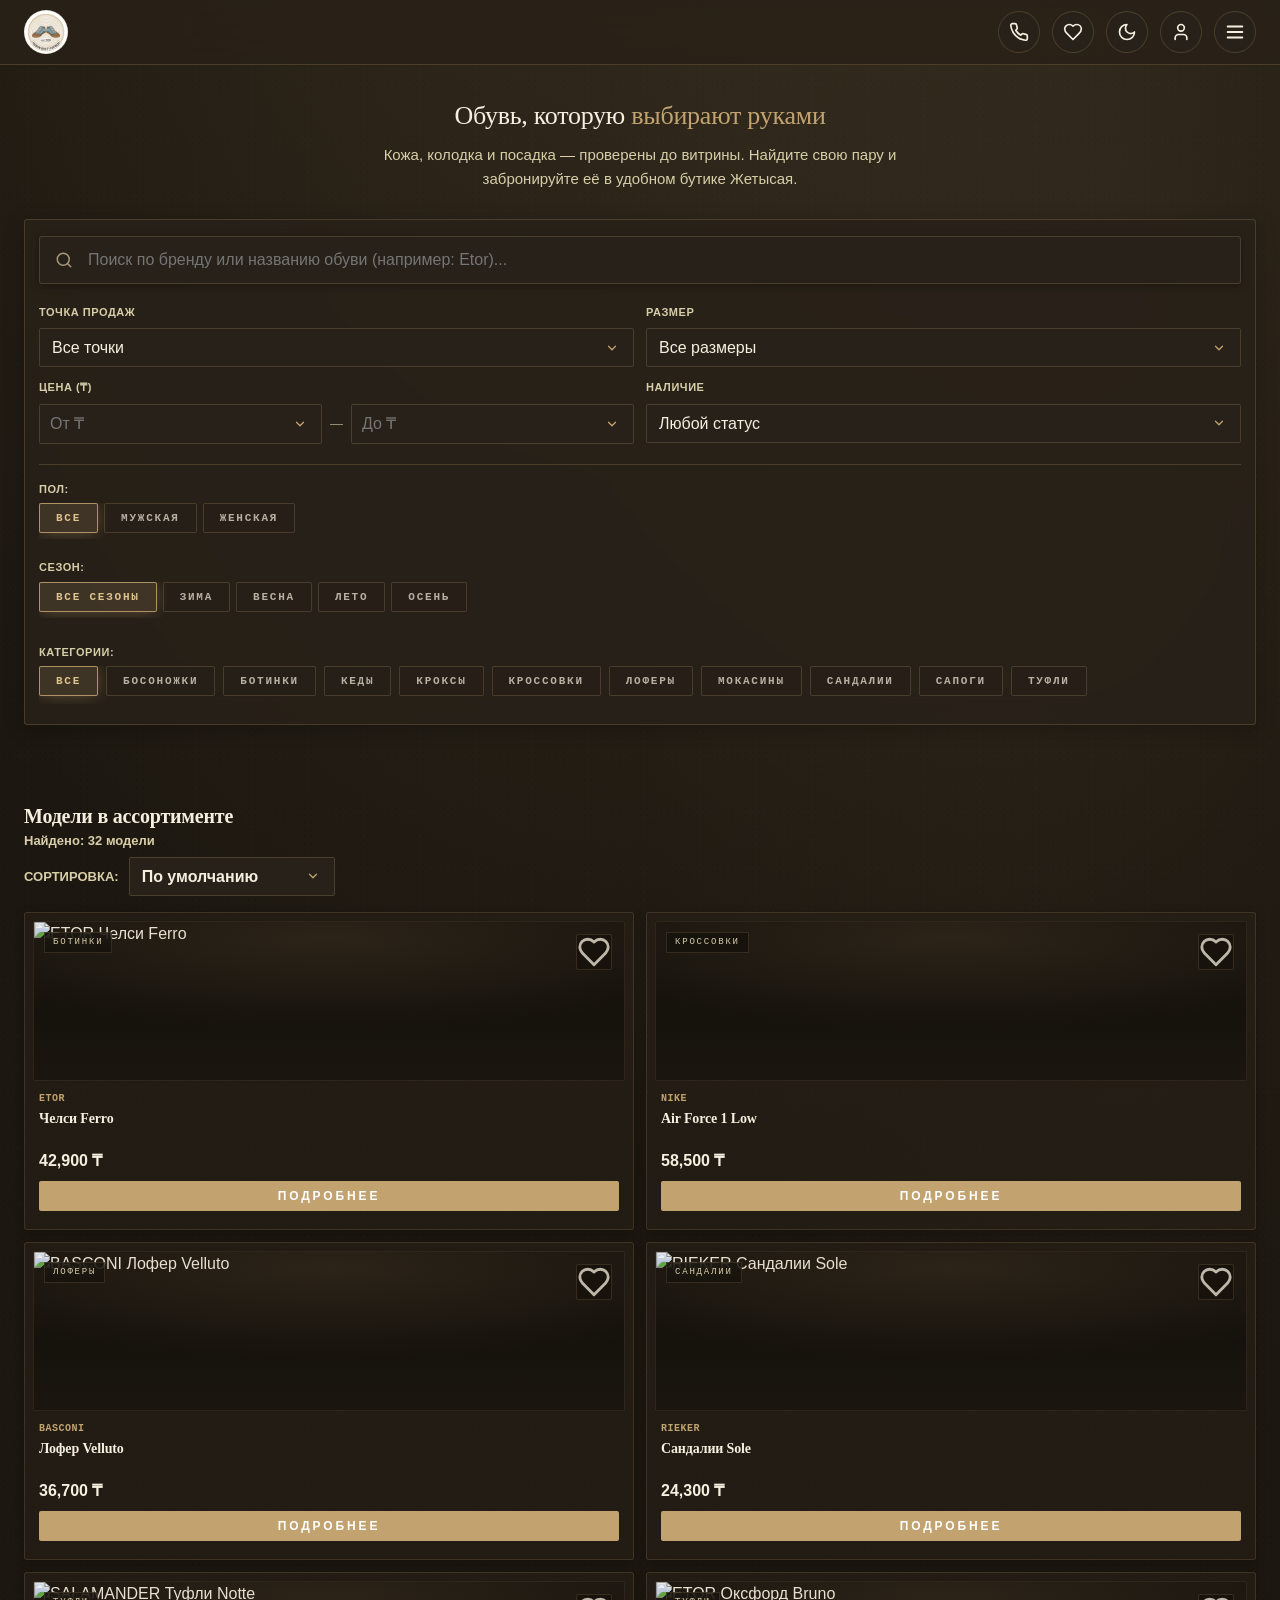
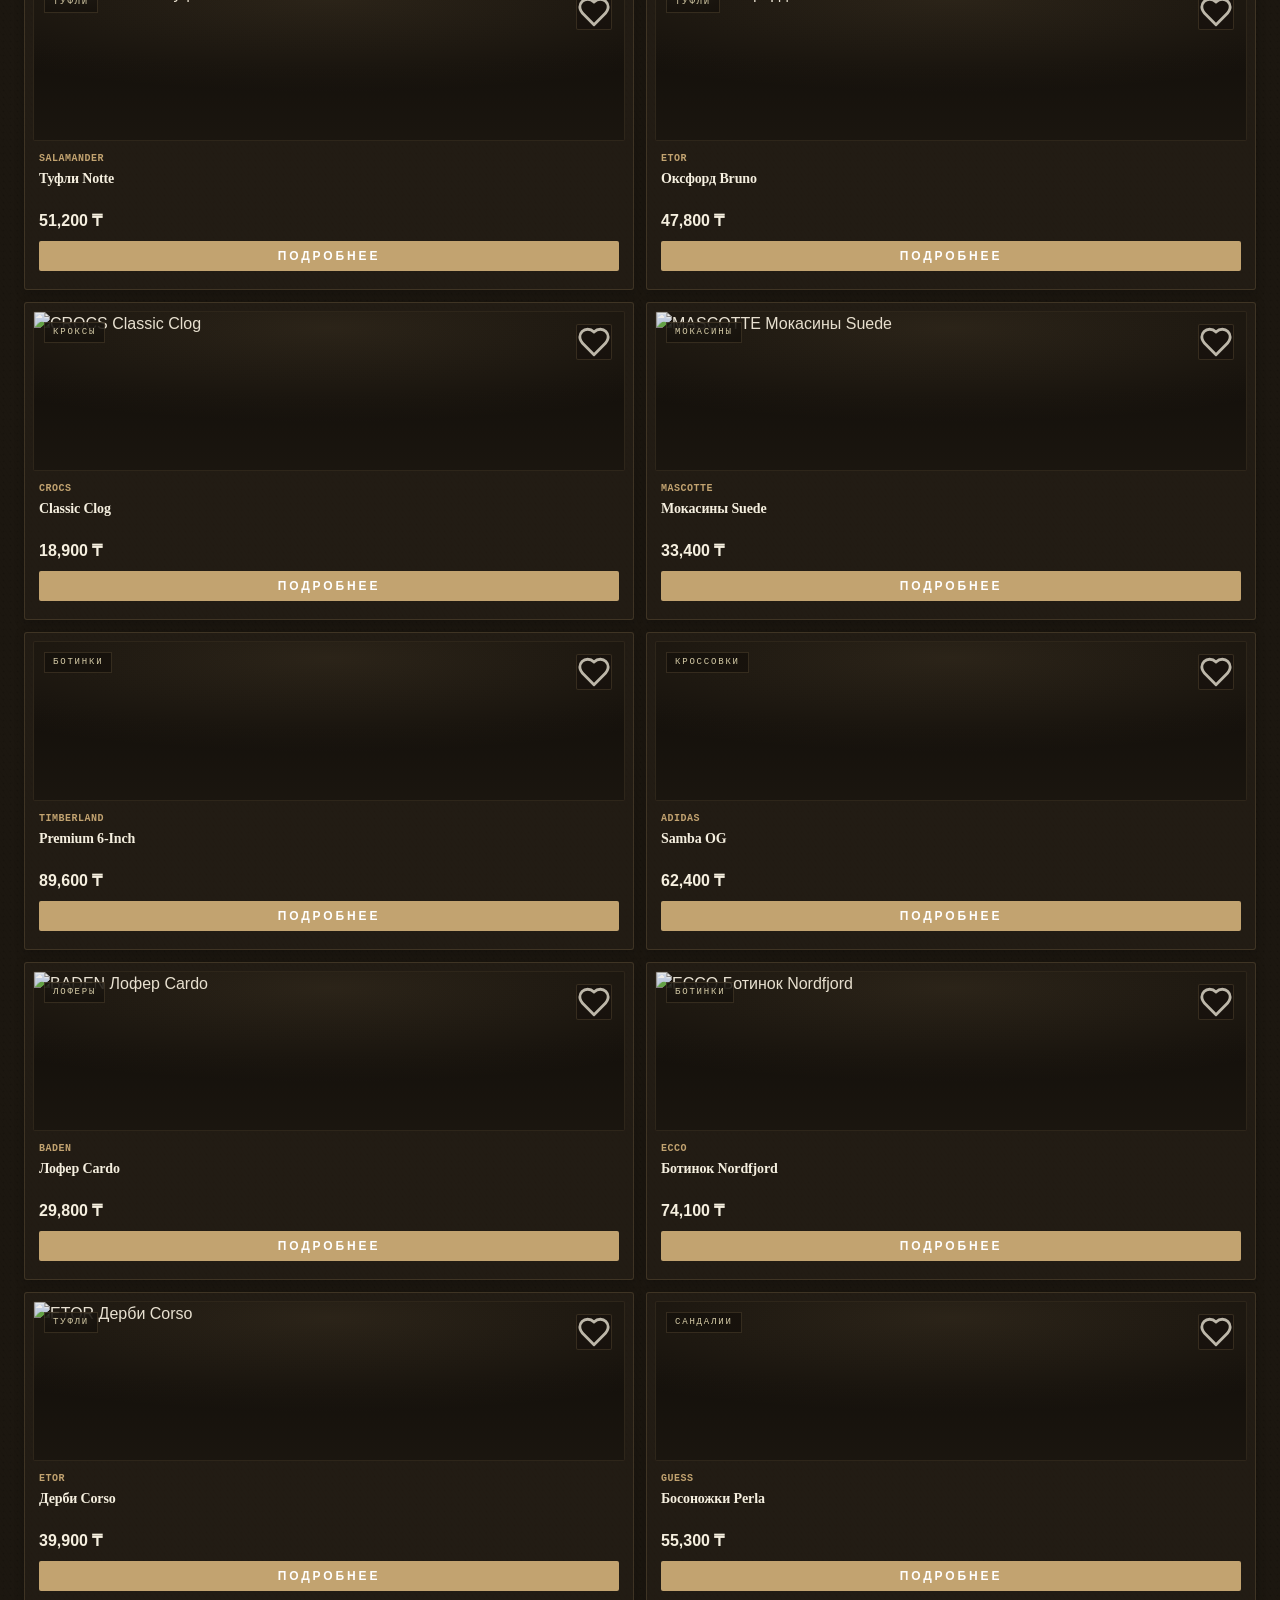
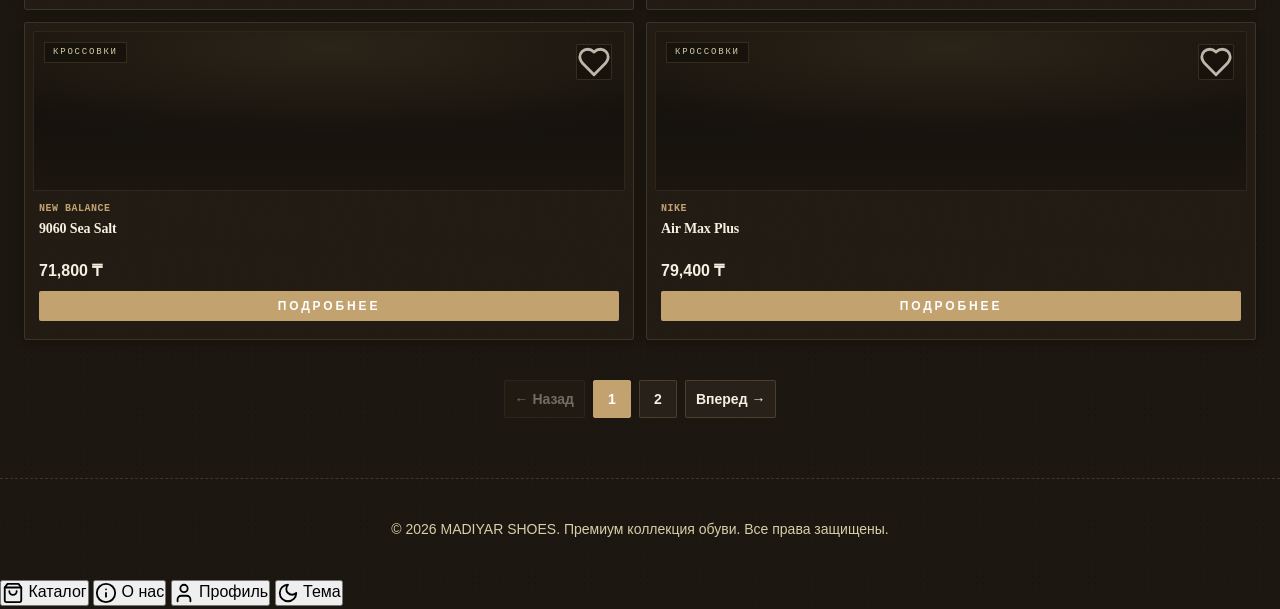
==== index.html @ 5789b3b8 "fix: show product delivery note on mobile" ====
<!DOCTYPE html>
<html lang="ru" data-theme="dark">

<head>
  <meta charset="UTF-8">
  <meta name="viewport" content="width=device-width, initial-scale=1.0">
  <meta http-equiv="Content-Security-Policy" content="default-src 'self'; connect-src 'self' https://*.supabase.co; img-src 'self' data: https://images.unsplash.com https://*.supabase.co; style-src 'self' 'unsafe-inline' https://fonts.googleapis.com; font-src 'self' https://fonts.gstatic.com; script-src 'self' https://cdn.jsdelivr.net; frame-src 'self'; base-uri 'self'; form-action 'self'">

  <title>MADIYAR SHOES — Премиум каталог и Учет остатков</title>
  <link rel="stylesheet" href="css/style.css?v=1014">
</head>

<body>

  <!-- Шапка сайта -->
  <header>
    <div class="container header-wrapper">
      <button type="button" class="logo" id="btn-logo" aria-label="На главную страницу">
        <div class="logo-icon-container" style="display: flex; align-items: center; justify-content: center;">
          <img src="assets/images/logo.png?v=1" alt="Madiyar Shoes Logo"
            style="width: 52px; height: 52px; border-radius: 50%; object-fit: cover; border: 1.5px solid var(--border-color); background: #ffffff;">
        </div>
        <div style="display: flex; flex-direction: column; margin-left: 10px;">
          <span style="font-family: var(--font-title); font-weight: 400; letter-spacing: 0.12em; font-size: 18px; color: var(--text-primary);">MADIYAR</span>
          <span style="font-family: var(--font-mono); font-size: 9px; letter-spacing: 0.38em; color: var(--primary); text-transform: uppercase; margin-top: 1px;">SHOES &bull; ЖЕТЫСАЙ</span>
        </div>
      </button>

      <nav class="nav-menu" id="nav-menu">
        <button type="button" class="nav-link active" id="nav-catalog">Каталог</button>
        <button type="button" class="nav-link" id="nav-about">О нас</button>
      </nav>

      <div class="header-actions">
        <!-- Быстрая связь -->
        <button class="btn-icon" id="btn-contact-quick" title="Быстрая связь">
          <svg xmlns="http://www.w3.org/2000/svg" width="20" height="20" viewBox="0 0 24 24" fill="none"
            stroke="currentColor" stroke-width="2" stroke-linecap="round" stroke-linejoin="round">
            <path d="M22 16.92v3a2 2 0 0 1-2.18 2 19.79 19.79 0 0 1-8.63-3.07 19.5 19.5 0 0 1-6-6 19.79 19.79 0 0 1-3.07-8.67A2 2 0 0 1 4.11 2h3a2 2 0 0 1 2 1.72 12.84 12.84 0 0 0 .7 2.81 2 2 0 0 1-.45 2.11L8.09 9.91a16 16 0 0 0 6 6l1.27-1.27a2 2 0 0 1 2.11-.45 12.84 12.84 0 0 0 2.81.7A2 2 0 0 1 22 16.92z"/>
          </svg>
        </button>

        <!-- Избранное -->
        <button class="btn-icon" id="btn-favorites" title="Избранное" style="position: relative;">
          <svg xmlns="http://www.w3.org/2000/svg" width="20" height="20" viewBox="0 0 24 24" fill="none"
            stroke="currentColor" stroke-width="2" stroke-linecap="round" stroke-linejoin="round">
            <path d="M19 14c1.49-1.46 3-3.21 3-5.5A5.5 5.5 0 0 0 16.5 3c-1.76 0-3 .5-4.5 2-1.5-1.5-2.74-2-4.5-2A5.5 5.5 0 0 0 2 8.5c0 2.3 1.5 4.05 3 5.5l7 7Z"/>
          </svg>
          <span class="badge-count d-none" id="fav-badge">0</span>
        </button>

        <!-- Кнопка смены темы -->
        <button class="btn-icon" id="btn-theme-toggle" title="Сменить тему">
          <svg xmlns="http://www.w3.org/2000/svg" width="20" height="20" viewBox="0 0 24 24" fill="none"
            stroke="currentColor" stroke-width="2" stroke-linecap="round" stroke-linejoin="round">
            <path d="M12 3a6 6 0 0 0 9 9 9 9 0 1 1-9-9Z" />
          </svg>
        </button>

        <!-- Профиль клиента -->
        <button class="btn-icon" id="btn-profile" title="Личный кабинет">
          <svg xmlns="http://www.w3.org/2000/svg" width="20" height="20" viewBox="0 0 24 24" fill="none"
            stroke="currentColor" stroke-width="2" stroke-linecap="round" stroke-linejoin="round">
            <path d="M19 21v-2a4 4 0 0 0-4-4H9a4 4 0 0 0-4 4v2" />
            <circle cx="12" cy="7" r="4" />
          </svg>
        </button>

        <!-- Мобильная кнопка меню (гамбургер) -->
        <button class="btn-icon mobile-menu-toggle" id="btn-mobile-menu" title="Меню">
          <svg xmlns="http://www.w3.org/2000/svg" width="22" height="22" viewBox="0 0 24 24" fill="none"
            stroke="currentColor" stroke-width="2" stroke-linecap="round" stroke-linejoin="round">
            <line x1="4" x2="20" y1="12" y2="12"/>
            <line x1="4" x2="20" y1="6" y2="6"/>
            <line x1="4" x2="20" y1="18" y2="18"/>
          </svg>
        </button>
      </div>
    </div>
  </header>

  <!-- ==================== КЛИЕНТСКИЙ РАЗДЕЛ ==================== -->
  <main id="client-section">

    <!-- 2. СТРАНИЦА КАТАЛОГА С ОБЪЕДИНЕННОЙ ПАНЕЛЬЮ ФИЛЬТРОВ -->
    <div id="page-catalog" class="client-page">
      
      <!-- Заголовок и Объединенная Панель Поиска и Фильтров -->
      <section class="container" style="padding-top: 36px; padding-bottom: 24px;">
        <h1 class="hero-title" style="text-align: center; margin-bottom: 12px;">Обувь, которую <span style="color: var(--primary);">выбирают руками</span></h1>
        <p class="hero-subtitle" style="text-align: center; margin-bottom: 28px;">Кожа, колодка и посадка — проверены до витрины. Найдите свою пару и забронируйте её в удобном бутике Жетысая.</p>

        <!-- Единая Премиум Карта Фильтров -->
        <div class="filters-section unified-filters-card">
          
          <!-- Поисковая строка вверху панели -->
          <div class="search-bar-row">
            <div class="search-bar-container" style="max-width: 100%;">
              <svg class="search-icon-inside" xmlns="http://www.w3.org/2000/svg" width="20" height="20"
                viewBox="0 0 24 24" fill="none" stroke="currentColor" stroke-width="2" stroke-linecap="round"
                stroke-linejoin="round">
                <circle cx="11" cy="11" r="8" />
                <path d="m21 21-4.3-4.3" />
              </svg>
              <input type="text" class="search-input" id="search-input"
                placeholder="Поиск по бренду или названию обуви (например: Etor)...">
            </div>
            
            <button type="button" class="btn-secondary btn-reset-filters d-none" id="btn-reset-filters" title="Сбросить все фильтры">
              <svg xmlns="http://www.w3.org/2000/svg" width="16" height="16" viewBox="0 0 24 24" fill="none" stroke="currentColor" stroke-width="2" stroke-linecap="round" stroke-linejoin="round"><path d="M3 12a9 9 0 1 0 9-9 9.75 9.75 0 0 0-6.74 2.74L3 8"/><path d="M3 3v5h5"/></svg>
              <span>Сбросить все</span>
            </button>
          </div>

          <!-- Кнопка разворачивания на мобильных -->
          <div class="filters-toggle-bar">
            <button type="button" class="btn-filters-toggle" id="btn-toggle-filters" aria-expanded="false" aria-controls="filters-grid-container mobile-filter-options">
              <svg xmlns="http://www.w3.org/2000/svg" width="18" height="18" viewBox="0 0 24 24" fill="none" stroke="currentColor" stroke-width="2" stroke-linecap="round" stroke-linejoin="round"><polygon points="22 3 2 3 10 12.46 10 19 14 21 14 12.46 22 3"/></svg>
              <span>Параметры и фильтры</span>
              <span class="filters-badge d-none" id="filters-active-badge">0</span>
              <svg class="chevron-icon" xmlns="http://www.w3.org/2000/svg" width="16" height="16" viewBox="0 0 24 24" fill="none" stroke="currentColor" stroke-width="2" stroke-linecap="round" stroke-linejoin="round"><path d="m6 9 6 6 6-6"/></svg>
            </button>
          </div>

          <div class="filters-grid" id="filters-grid-container">
            <!-- Выпадающие селекторы (Точка, Размер, Наличие, Цена, Сортировка) -->
            <div class="filter-group">
              <label class="filter-label">Точка продаж</label>
              <select class="filter-select" id="filter-location">
                <option value="all">Все точки</option>
                <option value="bazaar">Базар «Кулпаршын» (25 бутик)</option>
                <option value="mall">Гранд Парк (1 блок, 10 бутик)</option>
              </select>
            </div>

            <div class="filter-group">
              <label class="filter-label">Размер</label>
              <select class="filter-select" id="filter-size">
                <option value="all">Все размеры</option>
                <!-- Размеры добавятся динамически из JS -->
              </select>
            </div>

            <div class="filter-group">
              <label class="filter-label">Цена (₸)</label>
              <div style="display: flex; gap: 8px; align-items: center;">
                <input type="number" id="filter-price-min" min="0" placeholder="От ₸" class="filter-select filter-price-input" style="padding-right: 8px !important; padding-left: 10px !important; background-image: none; font-size: 13px;">
                <span style="color: var(--text-muted); font-size: 13px;">—</span>
                <input type="number" id="filter-price-max" min="0" placeholder="До ₸" class="filter-select filter-price-input" style="padding-right: 8px !important; padding-left: 10px !important; background-image: none; font-size: 13px;">
              </div>
            </div>

            <div class="filter-group">
              <label class="filter-label">Наличие</label>
              <select class="filter-select" id="filter-status">
                <option value="all">Любой статус</option>
                <option value="in-stock">В наличии</option>
              </select>
            </div>
          </div>

          <!-- Чипсы мультивыбора Категорий, Пола, Сезона -->
          <div class="chips-filters-wrapper mobile-filter-options" id="mobile-filter-options">
            <!-- Пол -->
            <div class="nav-filter-group">
              <span class="nav-filter-label">Пол:</span>
              <div class="nav-tabs" id="tabs-gender">
                <button class="nav-tab-btn active" data-gender="all">Все</button>
                <button class="nav-tab-btn" data-gender="мужской">Мужская</button>
                <button class="nav-tab-btn" data-gender="женский">Женская</button>
              </div>
            </div>

            <!-- Сезон -->
            <div class="nav-filter-group">
              <span class="nav-filter-label">Сезон:</span>
              <div class="nav-tabs" id="tabs-season">
                <button class="nav-tab-btn active" data-season="all">Все сезоны</button>
                <button class="nav-tab-btn" data-season="зима">Зима</button>
                <button class="nav-tab-btn" data-season="весна">Весна</button>
                <button class="nav-tab-btn" data-season="лето">Лето</button>
                <button class="nav-tab-btn" data-season="осень">Осень</button>
              </div>
            </div>

            <!-- Горизонтально прокручиваемые Категории -->
            <div class="nav-filter-group" style="align-items: flex-start;">
              <span class="nav-filter-label" style="margin-top: 6px;">Категории:</span>
              <div class="categories-scroll-wrapper nav-tabs" id="tabs-category">
                <button class="nav-tab-btn active" data-category="all">Все</button>
              </div>
            </div>
          </div>

          <!-- Плашка активных тегов фильтрации -->
          <div class="active-filter-tags-row d-none" id="active-filters-tags"></div>
        </div>
      </section>

      <!-- Сетка товаров каталога с панелью сортировки -->
      <section class="container" style="padding-top: 32px;">
        <div class="catalog-title-bar">
          <div>
            <h2 class="catalog-title">Модели в ассортименте</h2>
            <div class="catalog-count" id="catalog-count">Найдено: 0 моделей</div>
          </div>

          <!-- Видная сортировка рядом со счетчиком -->
          <div class="catalog-sort-wrapper">
            <label for="catalog-sort-select" class="sort-label">Сортировка:</label>
            <select class="filter-select catalog-sort-select" id="catalog-sort-select">
              <option value="default">По умолчанию</option>
              <option value="price-asc">Сначала дешевле ↑</option>
              <option value="price-desc">Сначала дороже ↓</option>
              <option value="name-asc">По названию (А-Я)</option>
            </select>
          </div>
        </div>

        <div class="products-grid" id="products-grid">
          <!-- Карточки товаров заполняются динамически через JS -->
        </div>

        <div class="pagination-container" id="catalog-pagination"
          style="display: flex; justify-content: center; align-items: center; gap: 8px; margin-top: 32px; margin-bottom: 20px;">
          <!-- Заполняется динамически -->
        </div>
      </section>
    </div>


    <!-- 3. СТРАНИЦА "О НАС" С ИСТОРИЕЙ И КАРТАМИ -->
    <div id="page-about" class="client-page d-none">
      <!-- Наша история -->
      <section class="container" style="margin-top: 40px; margin-bottom: 50px;">
        <div class="filters-section" style="padding: 40px; border-radius: var(--radius-lg);">
          <h2
            style="font-family: var(--font-title); font-size: 32px; text-align: center; margin-bottom: 20px; color: var(--text-primary);">
            Наша история</h2>
          <p
            style="font-size: 16px; line-height: 1.8; color: var(--text-secondary); margin-bottom: 15px; text-align: justify;">
            Все началось в далеком 2008 году как скромное семейное дело. Мы с родителями всегда считали, что
            качественная обувь — это залог уверенных шагов в будущее, отсюда и родилось наше название —
            <strong>MADIYAR</strong>.
            Первый наш бутик открылся на базаре «Кулпаршын». В те годы мы лично отбирали каждую модель, проверяя
            прочность швов, мягкость кожи и удобство колодки. Наши клиенты ценили эту заботу, и слухи о качественном
            бутике быстро расходились по городу.
          </p>
          <p style="font-size: 16px; line-height: 1.8; color: var(--text-secondary); text-align: justify;">
            Со временем наше дело росло, и к нам присоединилось новое поколение семьи. Чтобы быть ближе к покупателям,
            которые ценят современный комфорт, мы открыли вторую точку продаж в одном из знаковых торгово-выставочных
            комплексов Жетысая — Гранд Парке. Сегодня MADIYAR — это проверенный временем бренд с 4 заботливыми
            администраторами (нашей семьей!), собственными точками и тысячами постоянных клиентов, шагающих по жизни с
            комфортом.
          </p>
        </div>
      </section>

      <!-- Интерактивная карта и бутики -->
      <section class="container" style="margin-bottom: 60px;">
        <div class="filters-section" style="padding: 30px;">
          <h2
            style="font-family: var(--font-title); font-size: 28px; text-align: center; margin-bottom: 25px; color: var(--text-primary);">
            Наши торговые точки</h2>

          <div style="display: flex; justify-content: center; gap: 15px; margin-bottom: 30px; flex-wrap: wrap;">
            <button class="nav-tab-btn active" id="btn-map-bazaar" style="padding: 10px 24px; cursor: pointer;">Базар
              «Кулпаршын» (25 бутик)</button>
            <button class="nav-tab-btn" id="btn-map-mall" style="padding: 10px 24px; cursor: pointer;">Гранд Парк (1
              блок, 10 бутик)</button>
          </div>

          <div style="display: grid; grid-template-columns: repeat(auto-fit, minmax(300px, 1fr)); gap: 30px;">
            <!-- Информация и Фото бутика -->
            <div style="display: flex; flex-direction: column; gap: 20px;">
              <!-- Контент для Кулпаршын -->
              <div id="info-map-bazaar" class="map-info-block">
                <div
                  style="border-radius: var(--radius-md); overflow: hidden; height: 220px; margin-bottom: 15px; border: 1px solid var(--border-color); background: rgba(0,0,0,0.05); display: flex; justify-content: center; align-items: center;">
                  <img src="https://images.unsplash.com/photo-1441986300917-64674bd600d8?w=800&q=80"
                    style="width: 100%; height: 100%; object-fit: cover;" alt="Бутик Кулпаршын">
                </div>
                <h3 style="margin-bottom: 10px; color: var(--text-primary);">Базар «Кулпаршын»</h3>
                <p style="font-size: 14px; margin-bottom: 6px; color: var(--text-secondary);"><strong>Адрес:</strong>
                  Базар «Кулпаршын», бутик 25</p>
                <p style="font-size: 14px; margin-bottom: 6px; color: var(--text-secondary);"><strong>Режим
                    работы:</strong> Вторник — Воскресенье, 09:00 - 18:00</p>
                <p style="font-size: 14px; margin-bottom: 15px; color: var(--text-secondary);"><strong>Телефон:</strong>
                  +7 (777) 123-45-67</p>
              </div>

              <!-- Контент для Гранд Парк -->
              <div id="info-map-mall" class="map-info-block d-none">
                <div
                  style="border-radius: var(--radius-md); overflow: hidden; height: 220px; margin-bottom: 15px; border: 1px solid var(--border-color); background: rgba(0,0,0,0.05); display: flex; justify-content: center; align-items: center;">
                  <img src="https://images.unsplash.com/photo-1528698827591-e19ccd7bc23d?w=800&q=80"
                    style="width: 100%; height: 100%; object-fit: cover;" alt="Бутик Гранд Парк">
                </div>
                <h3 style="margin-bottom: 10px; color: var(--text-primary);">Гранд Парк</h3>
                <p style="font-size: 14px; margin-bottom: 6px; color: var(--text-secondary);"><strong>Адрес:</strong>
                  Гранд Парк, 1 блок, бутик 10</p>
                <p style="font-size: 14px; margin-bottom: 6px; color: var(--text-secondary);"><strong>Режим
                    работы:</strong> Ежедневно, 10:00 - 22:00</p>
                <p style="font-size: 14px; margin-bottom: 15px; color: var(--text-secondary);"><strong>Телефон:</strong>
                  +7 (778) 987-65-43</p>
              </div>

              <button class="btn-primary" id="btn-show-map-action" style="width: 100%; cursor: pointer;">Показать
                интерактивную карту</button>
            </div>

            <!-- Контейнер для Карты -->
            <div id="map-iframe-container"
              style="border-radius: var(--radius-md); overflow: hidden; height: 350px; border: 1px solid var(--border-color); background: rgba(0,0,0,0.03); display: flex; align-items: center; justify-content: center; position: relative;">
              <div id="map-placeholder-text" style="padding: 20px; text-align: center; color: var(--text-secondary);">
                <svg xmlns="http://www.w3.org/2000/svg" width="40" height="40" viewBox="0 0 24 24" fill="none"
                  stroke="currentColor" stroke-width="1.5" stroke-linecap="round" stroke-linejoin="round"
                  style="margin-bottom: 10px; color: var(--primary);">
                  <path d="M20 10c0 6-8 12-8 12s-8-6-8-12a8 8 0 0 1 16 0Z" />
                  <circle cx="12" cy="10" r="3" />
                </svg>
                <p>Нажмите на кнопку слева, чтобы запустить интерактивную карту</p>
              </div>


              <iframe id="map-iframe" src="" style="width:100%; height:100%; border:none; display:none;"
                sandbox="allow-scripts" allowfullscreen="true"></iframe>
            </div>
          </div>
        </div>
      </section>
    </div>

    <!-- Футер публичного сайта -->
    <footer
      style="text-align: center; padding: 40px 0; color: var(--text-secondary); font-size: 14px; border-top: 1px dashed var(--border-color); margin-top: 60px;">
      <div class="container">
        <p>© 2026 MADIYAR SHOES. Премиум коллекция обуви. Все права защищены.</p>
      </div>
    </footer>
  </main>


  <!-- ==================== ПАНЕЛЬ СОТРУДНИКОВ (staff.html) ==================== -->
  <main class="d-none" id="admin-section">
    <div class="admin-luxury-wrapper">
      
      <!-- Бэк-офисный Хедер Control Center -->
      <header class="admin-luxury-topbar">
        <div class="admin-brand-info">
          <div class="admin-logo-badge">
            <span class="gold-crown-icon">👑</span>
            <div class="admin-brand-text">
              <span class="brand-title">MADIYAR CONTROL CENTER</span>
              <span class="brand-subtitle">Панель управления для сотрудников</span>
            </div>
          </div>
        </div>

        <div class="admin-topbar-controls">
          <div class="admin-user-badge" id="admin-logged-user-badge">
            <span class="user-status-dot online"></span>
            <span id="admin-user-display-name">Сотрудник</span>
            <span class="user-role-tag" id="admin-user-display-role">Админ</span>
          </div>

          <div class="admin-action-btns">
            <button class="btn-admin-action" id="btn-admin-theme-toggle" type="button" title="Сменить тему">
              <svg xmlns="http://www.w3.org/2000/svg" width="15" height="15" viewBox="0 0 24 24" fill="none" stroke="currentColor" stroke-width="2" stroke-linecap="round" stroke-linejoin="round"><circle cx="12" cy="12" r="4"/><path d="M12 2v2M12 20v2M4.93 4.93l1.41 1.41M17.66 17.66l1.41 1.41M2 12h2M20 12h2M4.93 19.07l1.41-1.41M17.66 6.34l1.41-1.41"/></svg>
              <span>Тема</span>
            </button>
            <button class="btn-admin-action" id="btn-export-backup" title="Экспорт локальной БД">
              <svg xmlns="http://www.w3.org/2000/svg" width="15" height="15" viewBox="0 0 24 24" fill="none" stroke="currentColor" stroke-width="2" stroke-linecap="round" stroke-linejoin="round"><path d="M21 15v4a2 2 0 0 1-2 2H5a2 2 0 0 1-2-2v-4"/><polyline points="17 8 12 3 7 8"/><line x1="12" x2="12" y1="3" y2="15"/></svg>
              <span>Экспорт БД</span>
            </button>
            <button class="btn-admin-action" id="btn-import-backup" title="Импорт базы данных">
              <svg xmlns="http://www.w3.org/2000/svg" width="15" height="15" viewBox="0 0 24 24" fill="none" stroke="currentColor" stroke-width="2" stroke-linecap="round" stroke-linejoin="round"><path d="M21 15v4a2 2 0 0 1-2 2H5a2 2 0 0 1-2-2v-4"/><polyline points="7 10 12 15 17 10"/><line x1="12" x2="12" y1="15" y2="3"/></svg>
              <span>Импорт БД</span>
            </button>
            <button class="btn-admin-logout" id="btn-exit-admin" title="Выйти из панели сотрудников">
              <svg xmlns="http://www.w3.org/2000/svg" width="15" height="15" viewBox="0 0 24 24" fill="none" stroke="currentColor" stroke-width="2" stroke-linecap="round" stroke-linejoin="round"><path d="M9 21H5a2 2 0 0 1-2-2V5a2 2 0 0 1 2-2h4"/><polyline points="16 17 21 12 16 7"/><line x1="21" x2="9" y1="12" y2="12"/></svg>
              <span>Выйти</span>
            </button>
          </div>
        </div>
      </header>

      <div class="container admin-container">
        <!-- Дашборд со статистикой в тёмном люксовом стиле -->
        <div class="admin-dashboard-grid">
          <div class="dash-card luxury-card">
            <div class="dash-icon-glow" aria-hidden="true"><svg viewBox="0 0 24 24" fill="none" stroke="currentColor" stroke-width="1.8"><path d="M3 16c3 0 5-2 6-5l2 2c2 2 5 3 10 3v3H3z"/><path d="M8 7h.01M11 8h.01"/></svg></div>
            <div>
              <div class="dash-value" id="dash-total-models">0</div>
              <div class="dash-label">Моделей в каталоге</div>
            </div>
          </div>
          <div class="dash-card luxury-card">
            <div class="dash-icon-glow" aria-hidden="true"><svg viewBox="0 0 24 24" fill="none" stroke="currentColor" stroke-width="1.8"><path d="M3 21h18M5 21V9l7-5 7 5v12M9 21v-6h6v6M7 11h.01M17 11h.01"/></svg></div>
            <div>
              <div class="dash-value" id="dash-bazaar-stock">0</div>
              <div class="dash-label">Пар в Базаре «Кулпаршын»</div>
            </div>
          </div>
          <div class="dash-card luxury-card">
            <div class="dash-icon-glow" aria-hidden="true"><svg viewBox="0 0 24 24" fill="none" stroke="currentColor" stroke-width="1.8"><rect x="5" y="3" width="14" height="18" rx="1"/><path d="M9 7h.01M15 7h.01M9 11h.01M15 11h.01M9 15h.01M15 15h.01"/></svg></div>
            <div>
              <div class="dash-value" id="dash-mall-stock">0</div>
              <div class="dash-label">Пар в Гранд Парке</div>
            </div>
          </div>
          <div class="dash-card luxury-card">
            <div class="dash-icon-glow" aria-hidden="true"><svg viewBox="0 0 24 24" fill="none" stroke="currentColor" stroke-width="1.8"><rect x="5" y="4" width="14" height="17" rx="2"/><path d="M9 4.5h6v3H9zM9 12h6M9 16h4"/></svg></div>
            <div>
              <div class="dash-value" id="dash-pending-orders">0</div>
              <div class="dash-label">Новых броней</div>
            </div>
          </div>
        </div>

        <!-- Вкладки управления -->
        <div class="admin-tabs luxury-tabs">
          <button class="admin-tab active" id="tab-products">Товары</button>
          <button class="admin-tab" id="tab-orders">Заявки и брони</button>
          <button class="admin-tab" id="tab-sales">Касса и продажи</button>
          <button class="admin-tab" id="tab-staff">Сотрудники</button>
          <button class="admin-tab" id="tab-backup">Резервная копия</button>
        </div>

        <!-- Вкладка 1: Список товаров -->
        <div class="admin-panel-content active" id="panel-products">
        <div class="admin-actions-row">
          <h3>Каталог товаров</h3>
          <div style="display: flex; gap: 12px; align-items: center; flex-wrap: wrap;">
            <input type="text" id="admin-product-search" class="form-input"
              placeholder="Поиск по артикулу или названию..."
              style="width: 280px; margin: 0; padding: 10px 14px; font-size: 14px;">
            <button class="btn-primary" id="btn-add-product-modal">
              <svg xmlns="http://www.w3.org/2000/svg" width="16" height="16" viewBox="0 0 24 24" fill="none"
                stroke="currentColor" stroke-width="2" stroke-linecap="round" stroke-linejoin="round">
                <path d="M5 12h14" />
                <path d="M12 5v14" />
              </svg>
              Добавить модель
            </button>
          </div>
        </div>

        <div class="table-responsive">
          <table class="admin-table">
            <thead>
              <tr>
                <th>Фото</th>
                <th>Артикул</th>
                <th>Бренд / Название</th>
                <th>Базар (Размеры : Кол-во)</th>
                <th>ТЦ (Размеры : Кол-во)</th>
                <th>Цена</th>
                <th>Действия</th>
              </tr>
            </thead>
            <tbody id="admin-products-list">
              <!-- Заполняется динамически -->
            </tbody>
          </table>
        </div>
        <div class="admin-products-mobile-list" id="admin-products-mobile-list"></div>
      </div>

      <!-- Вкладка 2: Список заказов/бронирований -->
      <div class="admin-panel-content" id="panel-orders">
        <h3>Заявки от клиентов</h3>
        <br>
        <div class="table-responsive">
          <table class="admin-table">
            <thead>
              <tr>
                <th>ID</th>
                <th>Клиент</th>
                <th>Модель и Размер</th>
                <th>Точка / Доставка</th>
                <th>Тип покупки</th>
                <th>Сумма</th>
                <th>Статус</th>
                <th>Действия</th>
              </tr>
            </thead>
            <tbody id="admin-orders-list">
              <!-- Заполняется динамически -->
            </tbody>
          </table>
        </div>
      </div>

      <!-- Вкладка 3: Резервное копирование -->
      <div class="admin-panel-content" id="panel-backup">
        <h3>Резервное копирование базы данных</h3>
        <p style="color:var(--text-secondary); margin-bottom: 24px;">Вы можете экспортировать текущую базу товаров,
          остатков и броней в текстовый файл, чтобы восстановить её в будущем или перенести на другое устройство.</p>

        <div class="backup-section">
          <div class="backup-info">
            <h4>Экспорт данных</h4>
            <p>Скачать текущее состояние товаров, остатков и заказов в виде JSON файла.</p>
          </div>
          <button class="btn-primary" id="btn-export-db">Скачать файл базы</button>
        </div>

        <div class="backup-section">
          <div class="backup-info">
            <h4>Импорт данных</h4>
            <p>Загрузить данные из ранее сохраненного JSON файла. Текущие данные будут перезаписаны!</p>
            <input type="file" id="import-file-input" accept=".json" style="display:none;">
          </div>
          <button class="btn-secondary" id="btn-trigger-import">Выбрать файл и импортировать</button>
        </div>

        <div class="backup-section">
          <div class="backup-info">
            <h4>Сброс базы данных</h4>
            <p style="color: var(--accent-red)">Внимание! Все измененные остатки, добавленные товары и бронирования
              будут стерты. Приложение вернется к исходному демо-ассортименту.</p>
          </div>
          <button class="btn-secondary" style="border-color: var(--accent-red); color: var(--accent-red)"
            id="btn-reset-db">Сбросить базу данных</button>
        </div>
      </div>

      <!-- Вкладка 4: История оффлайн-продаж -->
      <div class="admin-panel-content" id="panel-sales">
        <h3>Оффлайн продажи и Учет остатков</h3>
        <p style="color:var(--text-secondary); margin-bottom: 24px;">Запись оффлайн продаж, сделанных непосредственно со
          складов на Базаре или в ТЦ. При сохранении остаток выбранного размера автоматически уменьшится на 1.</p>

        <div class="sales-layout" style="display: flex; gap: 24px; flex-wrap: wrap; margin-bottom: 24px;">
          <!-- Форма записи продажи -->
          <div class="sales-form-card"
            style="flex: 1.5; min-width: 320px; background: var(--bg-card); padding: 20px; border-radius: var(--radius-md); border: 1px solid var(--border-color);">
            <h4
              style="margin-top: 0; margin-bottom: 16px; font-family: var(--font-title); font-size: 18px; color: var(--text-primary);">
              Записать продажу обуви</h4>

            <form id="offline-sale-form">
              <div style="display: flex; gap: 16px; flex-wrap: wrap;">
                <div class="form-group" style="flex: 1; min-width: 200px; margin-bottom: 14px; position: relative;">
                  <label class="form-label">Поиск модели по артикулу</label>
                  <input type="text" id="sale-product-search" class="form-input"
                    placeholder="Введите артикул (например: 14090)..." style="width: 100%;" autocomplete="off" required>
                  <input type="hidden" id="sale-product-id" value="">
                  <div id="sale-product-autocomplete-dropdown" class="autocomplete-dropdown d-none"></div>
                </div>

                <div class="form-group" style="flex: 1; min-width: 200px; margin-bottom: 14px;">
                  <label class="form-label">Точка продажи</label>
                  <div class="form-btn-group" id="sale-point-group" style="margin-top: 4px;">
                    <button type="button" class="form-group-btn active" data-value="bazaar">Базар</button>
                    <button type="button" class="form-group-btn" data-value="mall">ТЦ</button>
                  </div>
                </div>
              </div>

              <div style="display: flex; gap: 16px; flex-wrap: wrap;">
                <div class="form-group" style="flex: 1; min-width: 200px; margin-bottom: 14px;">
                  <label class="form-label">Доступный размер</label>
                  <select id="sale-size-select" class="form-input" style="width: 100%;" required>
                    <!-- Заполняется динамически -->
                  </select>
                </div>

                <div class="form-group" style="flex: 1; min-width: 200px; margin-bottom: 14px;">
                  <label class="form-label">Способ оплаты</label>
                  <div class="form-btn-group" id="sale-payment-group" style="margin-top: 4px;">
                    <button type="button" class="form-group-btn active" data-value="kaspi">Каспи</button> 
                    <button type="button" class="form-group-btn" data-value="red">Каспи Ред</button>
                    <button type="button" class="form-group-btn" data-value="cash">Нал</button>
                  </div>
                </div>
              </div>

              <button type="submit" class="btn-primary"
                style="width: 100%; justify-content: center; padding: 12px; margin-top: 10px;">
                Сохранить продажу и списать со склада
              </button>
            </form>
          </div>

          <!-- Касса / Статистика оффлайн -->
          <div class="sales-stats-card"
            style="flex: 1; min-width: 280px; background: var(--bg-card); padding: 20px; border-radius: var(--radius-md); border: 1px solid var(--border-color); display: flex; flex-direction: column; justify-content: space-between;">
            <div>
              <h4
                style="margin-top: 0; margin-bottom: 16px; font-family: var(--font-title); font-size: 18px; color: var(--text-primary);">
                Касса за сегодня</h4>
              <div style="display: flex; flex-direction: column; gap: 12px; margin-bottom: 16px;">
                <div
                  style="background: rgba(0,0,0,0.02); padding: 14px; border-radius: var(--radius-sm); border: 1px solid var(--border-color); text-align: center;">
                  <div
                    style="font-size: 12px; color: var(--text-muted); text-transform: uppercase; font-weight: 700; margin-bottom: 4px;">
                    Всего за сегодня</div>
                  <div id="sales-count-total" style="font-size: 24px; font-weight: 800; color: var(--text-primary);">0
                    шт</div>
                </div>
                <div
                  style="background: rgba(0,0,0,0.02); padding: 14px; border-radius: var(--radius-sm); border: 1px solid var(--border-color); text-align: center;">
                  <div
                    style="font-size: 12px; color: var(--text-muted); text-transform: uppercase; font-weight: 700; margin-bottom: 4px;">
                    Выручка за сегодня</div>
                  <div id="sales-sum-total" style="font-size: 24px; font-weight: 800; color: var(--accent-green);">0 ₸
                  </div>
                </div>
              </div>
            </div>

            <div style="border-top: 1px solid var(--border-color); padding-top: 16px;">
              <div style="display: flex; justify-content: space-between; font-size: 14px; margin-bottom: 8px;">
                <span style="color: var(--text-secondary);">Каспи QR:</span>
                <strong id="sales-sum-kaspi" style="color: var(--text-primary);">0 ₸</strong>
              </div>
              <div style="display: flex; justify-content: space-between; font-size: 14px; margin-bottom: 8px;">
                <span style="color: var(--text-secondary);">Каспи Ред:</span>
                <strong id="sales-sum-red" style="color: var(--text-primary);">0 ₸</strong>
              </div>
              <div style="display: flex; justify-content: space-between; font-size: 14px;">
                <span style="color: var(--text-secondary);">Наличные:</span>
                <strong id="sales-sum-cash" style="color: var(--text-primary);">0 ₸</strong>
              </div>
            </div>
          </div>
        </div>

        <!-- Таблица истории продаж -->
        <div
          style="display: flex; justify-content: space-between; align-items: center; flex-wrap: wrap; margin-top: 32px; margin-bottom: 14px;">
          <h4 style="font-family: var(--font-title); font-size: 20px; color: var(--text-primary); margin: 0;">История
            операций</h4>

          <div style="display: flex; gap: 12px; align-items: center; flex-wrap: wrap;">
            <div style="display: flex; align-items: center; gap: 8px;">
              <span style="font-size: 13px; color: var(--text-secondary);">Период с:</span>
              <input type="date" id="history-date-start" class="form-input"
                style="padding: 6px 10px; margin: 0; width: 140px; font-size: 13px;">
            </div>
            <div style="display: flex; align-items: center; gap: 8px;">
              <span style="font-size: 13px; color: var(--text-secondary);">по:</span>
              <input type="date" id="history-date-end" class="form-input"
                style="padding: 6px 10px; margin: 0; width: 140px; font-size: 13px;">
            </div>
            <button type="button" class="btn-secondary" id="btn-clear-history-dates"
              style="padding: 6px 10px; font-size: 12px; margin: 0;">Сбросить даты</button>
          </div>
        </div>
        <div class="table-responsive">
          <table class="admin-table">
            <thead>
              <tr>
                <th>Дата и время</th>
                <th>Артикул / Модель</th>
                <th>Точка</th>
                <th>Размер</th>
                <th>Способ оплаты</th>
                <th>Сумма</th>
                <th>Действия</th>
              </tr>
            </thead>
            <tbody id="offline-sales-list">
              <!-- Заполняется динамически -->
            </tbody>
          </table>
        </div>
      </div>

      <!-- Вкладка 4: Управление продавцами -->
      <div class="admin-panel-content" id="panel-staff">
        <div class="admin-actions-row">
          <h3>Управление продавцами и доступом</h3>
          <button class="btn-primary" id="btn-add-staff-modal">
            <svg xmlns="http://www.w3.org/2000/svg" width="16" height="16" viewBox="0 0 24 24" fill="none" stroke="currentColor" stroke-width="2" stroke-linecap="round" stroke-linejoin="round">
              <path d="M16 21v-2a4 4 0 0 0-4-4H6a4 4 0 0 0-4 4v2"/><circle cx="9" cy="7" r="4"/><line x1="19" x2="19" y1="8" y2="14"/><line x1="16" x2="22" y1="11" y2="11"/>
            </svg>
            <span>Добавить сотрудника</span>
          </button>
        </div>

        <div class="table-container">
          <table class="admin-table">
            <thead>
              <tr>
                <th>ФИО Сотрудника</th>
                <th>Телефон</th>
                <th>Роль</th>
                <th>Точка</th>
                <th>Статус</th>
                <th>Действия</th>
              </tr>
            </thead>
            <tbody id="admin-staff-list">
              <!-- Заполняется динамически -->
            </tbody>
          </table>
        </div>
      </div>
    </div>
    </div>
  </main>


  <!-- ==================== МОДАЛЬНЫЕ ОКНА ==================== -->

  <!-- 1. Модальное окно деталей товара (Client View) -->
  <div class="modal-overlay" id="modal-product-details" role="dialog" aria-modal="true" aria-labelledby="details-name">
    <div class="modal-container">
      <button class="modal-close"><svg xmlns="http://www.w3.org/2000/svg" width="18" height="18" viewBox="0 0 24 24"
          fill="none" stroke="currentColor" stroke-width="2.5" stroke-linecap="round" stroke-linejoin="round">
          <line x1="18" y1="6" x2="6" y2="18"></line>
          <line x1="6" y1="6" x2="18" y2="18"></line>
        </svg></button>
      <div class="product-details">
        <div class="details-image-box">
          <img class="details-image" id="details-image" src="" alt="Обувь">
        </div>
        <div class="details-info">
          <div class="details-brand" id="details-brand"></div>
          <h2 class="details-name" id="details-name"></h2>
          <p class="details-description" id="details-description"></p>
          <div class="details-price" id="details-price"></div>

          <!-- Выбор размера по точкам -->
          <div class="size-picker-section">
            <div class="size-section-title">Выберите нужный размер на точке:</div>

            <div class="sizes-grid-wrapper">
              <!-- Точка 1: Базар -->
              <div class="point-sizes-block">
                <div class="point-title">
                  <span>Базар «Кулпаршын» (25 бутик)</span>
                  <span class="status" id="bazaar-point-status"></span>
                </div>
                <div class="sizes-flex-list" id="bazaar-sizes-list">
                  <!-- Размеры -->
                </div>
              </div>

              <!-- Точка 2: Гранд Парк -->
              <div class="point-sizes-block">
                <div class="point-title">
                  <span>Гранд Парк (1 блок, 10 бутик)</span>
                  <span class="status" id="mall-point-status"></span>
                </div>
                <div class="sizes-flex-list" id="mall-sizes-list">
                  <!-- Размеры -->
                </div>
              </div>
            </div>
          </div>

          <!-- Действия с обувью -->
          <div class="details-actions-block">
            <button class="btn-booking" id="btn-book-action" disabled>
              <svg xmlns="http://www.w3.org/2000/svg" width="18" height="18" viewBox="0 0 24 24" fill="none"
                stroke="currentColor" stroke-width="2" stroke-linecap="round" stroke-linejoin="round">
                <path d="M19 21v-2a4 4 0 0 0-4-4H9a4 4 0 0 0-4 4v2" />
                <circle cx="12" cy="7" r="4" />
              </svg>
              Забронировать
            </button>
            <button class="btn-buy-now" id="btn-buy-action" disabled>
              <span>Оставить заявку Kaspi</span>
            </button>
          </div>
          <span class="details-help-text" style="font-size: 11px; color: var(--text-muted); margin-top: 10px; text-align: center;">При
            бронировании вы сможете примерить обувь на выбранной точке. При удаленной оплате Kaspi мы свяжемся для
            доставки.</span>
        </div>
      </div>
    </div>
  </div>

  <!-- 2. Модальное окно авторизации/профиля (Client Auth) -->
  <div class="modal-overlay" id="modal-auth-profile" role="dialog" aria-modal="true" aria-labelledby="auth-modal-title">
    <div class="modal-container" style="max-width: 500px;">
      <button class="modal-close"><svg xmlns="http://www.w3.org/2000/svg" width="18" height="18" viewBox="0 0 24 24"
          fill="none" stroke="currentColor" stroke-width="2.5" stroke-linecap="round" stroke-linejoin="round">
          <line x1="18" y1="6" x2="6" y2="18"></line>
          <line x1="6" y1="6" x2="18" y2="18"></line>
        </svg></button>

      <!-- Форма входа/регистрации (показывается гостю) -->
      <div class="auth-box" id="auth-form-container">
        <h2 class="auth-title" id="auth-modal-title">Данные для бронирования</h2>
        <p class="auth-desc" id="auth-modal-desc">Укажите имя и телефон. Данные сохранятся только на этом устройстве для просмотра заявок.</p>

        <form id="auth-form">
          <div class="form-group" id="name-group">
            <label class="form-label">Ваши Имя и Фамилия</label>
            <input type="text" class="form-input" id="auth-name" placeholder="Например, Арман Сериков" required>
          </div>

          <div class="form-group">
            <label class="form-label">Номер телефона</label>
            <input type="tel" class="form-input" id="auth-phone" placeholder="+7 (777) 123-45-67" required>
          </div>

          <button type="submit" class="btn-submit" id="btn-auth-submit">Продолжить</button>
        </form>
      </div>

      <!-- Панель профиля клиента (показывается авторизованному) -->
      <div class="profile-box d-none" id="profile-container">
        <div class="profile-header" style="padding-right: 48px;">
          <div>
            <h2 id="profile-user-name">Здравствуйте!</h2>
            <p style="color:var(--text-secondary); font-size:14px;" id="profile-user-phone"></p>
          </div>
          <button class="btn-secondary btn-profile-logout" id="btn-logout">Выйти</button>
        </div>

        <h3 class="profile-orders-title">Ваши заказы и бронирования</h3>
        <div class="orders-list" id="profile-orders-list">
          <!-- Заказы выводятся из JS -->
        </div>
      </div>
    </div>
  </div>

  <!-- 3. Модальное окно входа в Админ-панель (Admin Pin Code) -->
  <div class="modal-overlay" id="modal-admin-auth">
    <div class="modal-container" style="max-width: 400px;">
      <button class="modal-close"><svg xmlns="http://www.w3.org/2000/svg" width="18" height="18" viewBox="0 0 24 24"
          fill="none" stroke="currentColor" stroke-width="2.5" stroke-linecap="round" stroke-linejoin="round">
          <line x1="18" y1="6" x2="6" y2="18"></line>
          <line x1="6" y1="6" x2="18" y2="18"></line>
        </svg></button>
      <div class="auth-box">
        <h2 class="auth-title">Вход в Панель Учета</h2>
        <p class="auth-desc">Доступ только для владельцев и продавцов магазина.</p>

        <form id="admin-login-form">
          <div class="form-group">
            <label class="form-label">Номер телефона администратора</label>
            <input type="tel" class="form-input" id="admin-phone-input" placeholder="+7 (701) 999-88-77" required>
          </div>
          <div class="form-group">
            <label class="form-label">Пароль сотрудника</label>
            <div style="position: relative; width: 100%;">
              <input type="password" autocomplete="current-password" minlength="8" maxlength="64" class="form-input" id="admin-pin-input" placeholder="Пароль сотрудника" required style="padding-right: 42px;">
              <button type="button" id="btn-toggle-admin-pin" title="Показать или скрыть пароль" style="position: absolute; right: 10px; top: 50%; transform: translateY(-50%); background: none; border: none; color: var(--text-secondary); cursor: pointer; display: flex; align-items: center; justify-content: center; padding: 4px;">
                <svg id="eye-icon-admin" xmlns="http://www.w3.org/2000/svg" width="18" height="18" viewBox="0 0 24 24" fill="none" stroke="currentColor" stroke-width="2" stroke-linecap="round" stroke-linejoin="round">
                  <path d="M2 12s3-7 10-7 10 7 10 7-3 7-10 7-10-7-10-7Z"/>
                  <circle cx="12" cy="12" r="3"/>
                </svg>
              </button>
            </div>
          </div>
          <button type="submit" class="btn-submit">Войти</button>
        </form>
      </div>
    </div>
  </div>

  <!-- 4. Модальное окно симуляции оплаты Kaspi (QR / Red / Credit) -->
  <div class="modal-overlay" id="modal-kaspi-sim" role="dialog" aria-modal="true">
    <div class="modal-container kaspi-modal-container">
      <button class="modal-close"><svg xmlns="http://www.w3.org/2000/svg" width="18" height="18" viewBox="0 0 24 24"
          fill="none" stroke="currentColor" stroke-width="2.5" stroke-linecap="round" stroke-linejoin="round">
          <line x1="18" y1="6" x2="6" y2="18"></line>
          <line x1="6" y1="6" x2="18" y2="18"></line>
        </svg></button>
      <div class="kaspi-header">
        <div class="kaspi-logo-sim">kaspi<span>.kz</span></div>
        <div style="font-size:13px; color:#495057; font-weight: 600;">Удаленная оплата заказа</div>
      </div>
      <div class="kaspi-body">
        <div style="font-size:14px; color:var(--text-secondary); margin-bottom:8px;" id="kaspi-product-label">Кроссовки
          Etor (Размер 42)</div>
        <div class="kaspi-amount" id="kaspi-amount-label">28 000 ₸</div>

        <!-- Оплата: клиент указывает номер Kaspi, продавец отправляет удалённый запрос вручную -->

        <div style="margin: 18px 0 6px; text-align:left;">
          <label class="form-label" style="font-size:13px; display:block; margin-bottom:6px;">Введите номер Kaspi, с
            которого будете оплачивать:</label>
          <input type="tel" class="form-input" id="kaspi-phone-input" placeholder="8 700 000 00 00"
            style="width:100%; padding:12px 14px; font-size:15px; text-align:center; letter-spacing:0.5px;"
            autocomplete="off" inputmode="tel">
          <p class="kaspi-footer-note" id="kaspi-instruction-text">После отправки номера продавец отправит вам удаленный
            запрос на оплату.</p>
        </div>

        <button class="btn-submit" style="background: var(--kaspi-red); width:100%; margin-top:10px;"
          id="btn-kaspi-confirm">Отправить номер и подтвердить</button>
      </div>
    </div>
  </div>

  <!-- 5. Модальное окно добавления/редактирования товара (Admin Panel) -->
  <div class="modal-overlay" id="modal-admin-product-edit">
    <div class="modal-container" style="max-width: 650px;">
      <button class="modal-close"><svg xmlns="http://www.w3.org/2000/svg" width="18" height="18" viewBox="0 0 24 24"
          fill="none" stroke="currentColor" stroke-width="2.5" stroke-linecap="round" stroke-linejoin="round">
          <line x1="18" y1="6" x2="6" y2="18"></line>
          <line x1="6" y1="6" x2="18" y2="18"></line>
        </svg></button>
      <div style="padding:24px; border-bottom:1px solid var(--border-color)">
        <h2 id="product-modal-title">Добавление нового товара</h2>
      </div>

      <form id="product-edit-form">
        <input type="hidden" id="edit-product-id">
        <div class="edit-form-grid">

          <div class="form-group">
            <label class="form-label">Артикул товара</label>
            <input type="text" class="form-input" id="edit-product-article" placeholder="Например: ET-204-W" required>
          </div>

          <div class="form-group">
            <label class="form-label">Бренд</label>
            <input type="text" class="form-input" id="edit-product-brand" placeholder="Например: Etor" required>
          </div>

          <div class="form-group form-full-width">
            <label class="form-label">Название товара</label>
            <input type="text" class="form-input" id="edit-product-name" placeholder="Например: Белые кожаные кроссовки"
              required>
          </div>

          <div class="form-group form-full-width">
            <label class="form-label">Описание товара</label>
            <textarea class="form-input" id="edit-product-desc" rows="3"
              placeholder="Введите подробное описание обуви..."></textarea>
          </div>

          <div class="form-group">
            <label class="form-label">Цена (₸)</label>
            <input type="number" class="form-input" id="edit-product-price" placeholder="28000" required>
          </div>

          <div class="form-group">
            <label class="form-label">Фото товара (загрузить файл или указать URL)</label>
            <input type="file" class="form-input" id="edit-product-file" accept="image/*" style="padding: 8px 12px;">
            <input type="text" class="form-input" id="edit-product-image-url" placeholder="Или вставьте прямую URL-ссылку..." style="margin-top: 6px;">
            <input type="hidden" id="edit-product-image">
            <div id="product-image-preview"
              style="margin-top: 10px; display: none; width: 60px; height: 60px; border-radius: var(--radius-sm); border: 1px solid var(--border-color); overflow: hidden; align-items: center; justify-content: center; background: #1e293b;">
              <img id="preview-img-tag" src="" alt="Превью"
                style="max-width: 100%; max-height: 100%; object-fit: contain;">
            </div>
          </div>

          <div class="form-group">
            <label class="form-label">Пол</label>
            <div class="form-btn-group" id="edit-product-gender-group">
              <button type="button" class="form-group-btn" data-value="мужской">Мужской</button>
              <button type="button" class="form-group-btn" data-value="женский">Женский</button>
              <button type="button" class="form-group-btn" data-value="унисекс">Унисекс</button>
            </div>
          </div>

          <div class="form-group">
            <label class="form-label">Сезон</label>
            <div class="form-btn-group" id="edit-product-season-group">
              <button type="button" class="form-group-btn" data-value="зима">Зима</button>
              <button type="button" class="form-group-btn" data-value="весна">Весна</button>
              <button type="button" class="form-group-btn" data-value="лето">Лето</button>
              <button type="button" class="form-group-btn" data-value="осень">Осень</button>
            </div>
          </div>

          <div class="form-group" style="position: relative;">
            <label class="form-label">Категория</label>
            <input type="text" id="edit-product-category" class="form-input"
              placeholder="Нажмите для выбора или введите..." autocomplete="off" required>
            <div id="category-autocomplete-dropdown" class="autocomplete-dropdown d-none"></div>
          </div>

          <!-- Редактор остатков по размерам -->
          <div class="form-full-width">
            <h4 style="margin-bottom:12px;">Остатки размеров по торговым точкам</h4>
            <div class="admin-stock-editor">
              <!-- Точка 1: Базар -->
              <div class="admin-stock-point">
                <strong style="font-size:14px;">Базар «Кулпаршын» (25 бутик)</strong>
                <div class="admin-sizes-inputs" id="admin-sizes-bazaar">
                  <!-- Размеры инпуты (39-45) -->
                </div>
              </div>
              <!-- Точка 2: Гранд Парк -->
              <div class="admin-stock-point">
                <strong style="font-size:14px;">Гранд Парк (1 блок, 10 бутик)</strong>
                <div class="admin-sizes-inputs" id="admin-sizes-mall">
                  <!-- Размеры инпуты (39-45) -->
                </div>
              </div>
            </div>
          </div>
        </div>

        <div
          style="padding:20px 24px; background: rgba(0,0,0,0.05); display:flex; justify-content:flex-end; gap:12px; border-top: 1px solid var(--border-color);">
          <button type="button" class="btn-secondary" id="btn-cancel-edit">Отмена</button>
          <button type="submit" class="btn-primary" id="btn-save-product">Сохранить товар</button>
        </div>
      </form>
    </div>
  </div>

  <!-- Модальное окно управления сотрудниками -->
  <div class="modal-overlay" id="modal-admin-staff-edit">
    <div class="modal-content" style="max-width: 500px; border-radius: var(--radius-md); overflow: hidden; position: relative;">
      <button class="modal-close-btn">&times;</button>
      <div style="padding: 24px; border-bottom: 1px solid rgba(255, 215, 0, 0.25);">
        <h2 id="staff-modal-title" style="margin: 0; font-family: var(--font-title); font-size: 20px;">Добавление сотрудника</h2>
      </div>

      <form id="staff-edit-form" style="padding: 24px;">
        <input type="hidden" id="edit-staff-id">
        <div class="form-group" style="margin-bottom: 16px;">
          <label class="form-label" style="display:block; margin-bottom: 6px; font-size: 13px; font-weight: 600;">ФИО Продавца</label>
          <input type="text" class="form-input" id="edit-staff-name" placeholder="Например: Арман Сериков" required>
        </div>

        <div class="form-group" style="margin-bottom: 16px;">
          <label class="form-label" style="display:block; margin-bottom: 6px; font-size: 13px; font-weight: 600;">Номер телефона РК</label>
          <input type="text" class="form-input" id="edit-staff-phone" placeholder="+7 (707) 123-45-67" required>
        </div>

        <div class="form-group" style="margin-bottom: 16px;">
          <label class="form-label" style="display:block; margin-bottom: 6px; font-size: 13px; font-weight: 600;">Пароль сотрудника</label>
          <input type="password" autocomplete="new-password" minlength="8" maxlength="64" class="form-input" id="edit-staff-pin" placeholder="8–64 букв и цифр" required>
        </div>

        <div class="form-group" style="margin-bottom: 16px;">
          <label class="form-label" style="display:block; margin-bottom: 6px; font-size: 13px; font-weight: 600;">Роль</label>
          <div class="form-btn-group" id="edit-staff-role-group">
            <button type="button" class="form-group-btn active" data-value="seller">Продавец</button>
            <button type="button" class="form-group-btn" data-value="admin">Администратор</button>
          </div>
        </div>

        <div class="form-group" style="margin-bottom: 24px;">
          <label class="form-label" style="display:block; margin-bottom: 6px; font-size: 13px; font-weight: 600;">Привязанная точка продаж</label>
          <div class="form-btn-group" id="edit-staff-location-group">
            <button type="button" class="form-group-btn active" data-value="bazaar">Базар</button>
            <button type="button" class="form-group-btn" data-value="mall">Гранд Парк</button>
          </div>
        </div>

        <div style="display:flex; justify-content:flex-end; gap:12px;">
          <button type="button" class="btn-secondary" id="btn-cancel-staff">Отмена</button>
          <button type="submit" class="btn-primary" id="btn-save-staff">Сохранить сотрудника</button>
        </div>
      </form>
    </div>
  </div>

  <!-- 6. Модальное окно Быстрой связи (WhatsApp / Звонок продавцу) -->
  <div class="modal-overlay" id="modal-quick-contact" role="dialog" aria-modal="true">
    <div class="modal-container" style="max-width: 480px;">
      <button class="modal-close"><svg xmlns="http://www.w3.org/2000/svg" width="18" height="18" viewBox="0 0 24 24"
          fill="none" stroke="currentColor" stroke-width="2.5" stroke-linecap="round" stroke-linejoin="round">
          <line x1="18" y1="6" x2="6" y2="18"></line>
          <line x1="6" y1="6" x2="18" y2="18"></line>
        </svg></button>
      <div class="favorites-modal-content">
        <h2 class="quick-contact-title" style="font-family: var(--font-title); font-size: 22px; margin-bottom: 8px;">Быстрая связь с бутиками MADIYAR</h2>
        <p class="quick-contact-intro" style="color: var(--text-secondary); font-size: 14px; margin-bottom: 24px;">Выберите бутик для консультации по наличию, размеру и доставке.</p>

        <div style="display: flex; flex-direction: column; gap: 16px;">
          <!-- Точка 1: Базар -> Рыскул -->
          <div style="background: var(--bg-card); padding: 20px; border-radius: 2px; border: 1px solid var(--border-color);" class="aura quick-contact-card">
            <h4 style="margin-bottom: 4px; font-family: var(--font-title); font-size: 17px; color: var(--text-primary);">Базар «Кулпаршын» (25 бутик)</h4>
            <p style="font-family: var(--font-mono); font-size: 11px; letter-spacing: 0.15em; color: var(--text-muted); text-transform: uppercase; margin-bottom: 14px;">Рыскул / Администрация</p>
            <div class="quick-contact-actions" style="display: flex; gap: 10px;">
              <a href="https://wa.me/77027570109?text=%D0%97%D0%B4%D1%80%D0%B0%D0%B2%D1%81%D1%82%D0%B2%D1%83%D0%B9%D1%82%D0%B5!%20%D0%AF%20%D0%BF%D0%BE%20%D0%BF%D0%BE%D0%B2%D0%BE%D0%B4%D1%83%20%D0%BE%D0%B1%D1%83%D0%B2%D0%B8%20MADIYAR" target="_blank" class="aura quick-contact-action quick-contact-whatsapp" style="flex: 1.2; display: inline-flex; align-items: center; justify-content: center; gap: 8px; background: rgba(37, 211, 102, 0.12); border: 1px solid rgba(37, 211, 102, 0.4); color: #25D366; font-size: 12px; font-weight: 700; text-transform: uppercase; letter-spacing: 0.08em; padding: 10px 14px; border-radius: 2px; text-decoration: none;">
                <svg width="15" height="15" viewBox="0 0 24 24" fill="currentColor"><path d="M17.472 14.382c-.297-.149-1.758-.867-2.03-.967-.273-.099-.471-.148-.67.15-.197.297-.767.966-.94 1.164-.173.199-.347.223-.644.075-.297-.15-1.255-.463-2.39-1.475-.883-.788-1.48-1.761-1.653-2.059-.173-.297-.018-.458.13-.606.134-.133.298-.347.446-.52.149-.174.198-.298.298-.497.099-.198.05-.371-.025-.52-.075-.149-.669-1.612-.916-2.207-.242-.579-.487-.501-.669-.51l-.57-.01c-.198 0-.52.074-.792.372s-1.04 1.016-1.04 2.479 1.065 2.876 1.213 3.074c.149.198 2.095 3.2 5.076 4.487.709.306 1.263.489 1.694.626.712.226 1.36.194 1.872.118.571-.085 1.758-.719 2.006-1.413.248-.695.248-1.29.173-1.414-.074-.124-.272-.198-.57-.347m-5.421 7.403h-.004a9.87 9.87 0 0 1-5.031-1.378l-.361-.214-3.741.982.998-3.648-.235-.374a9.86 9.86 0 0 1-1.51-5.26c.001-5.45 4.436-9.884 9.888-9.884 2.64 0 5.122 1.03 6.988 2.898a9.825 9.825 0 0 1 2.893 6.99c-.002 5.45-4.437 9.884-9.885 9.884m8.413-18.297A11.815 11.815 0 0 0 12.05 0C5.495 0 .16 5.335.157 11.892c0 2.096.547 4.142 1.588 5.945L.057 24l6.305-1.654a11.882 11.882 0 0 0 5.683 1.448h.005c6.554 0 11.89-5.335 11.893-11.893a11.821 11.821 0 0 0-3.48-8.413"/></svg>
                WhatsApp
              </a>
              <a href="tel:+77027570109" class="aura quick-contact-action quick-contact-call" style="display: inline-flex; align-items: center; justify-content: center; gap: 6px; background: rgba(255, 255, 255, 0.05); border: 1px solid var(--border-color); color: var(--text-primary); font-size: 12px; font-weight: 600; text-transform: uppercase; letter-spacing: 0.05em; padding: 10px 14px; border-radius: 2px; text-decoration: none;">
                <svg width="14" height="14" viewBox="0 0 24 24" fill="none" stroke="currentColor" stroke-width="2" stroke-linecap="round" stroke-linejoin="round"><path d="M22 16.92v3a2 2 0 0 1-2.18 2 19.79 19.79 0 0 1-8.63-3.07 19.5 19.5 0 0 1-6-6 19.79 19.79 0 0 1-3.07-8.67A2 2 0 0 1 4.11 2h3a2 2 0 0 1 2 1.72 12.84 12.84 0 0 0 .7 2.81 2 2 0 0 1-.45 2.11L8.09 9.91a16 16 0 0 0 6 6l1.27-1.27a2 2 0 0 1 2.11-.45 12.84 12.84 0 0 0 2.81.7A2 2 0 0 1 22 16.92z"/></svg>
                Позвонить
              </a>
            </div>
          </div>

          <!-- Точка 2: Гранд Парк -> Жидебай -->
          <div style="background: var(--bg-card); padding: 20px; border-radius: 2px; border: 1px solid var(--border-color);" class="aura quick-contact-card">
            <h4 style="margin-bottom: 4px; font-family: var(--font-title); font-size: 17px; color: var(--text-primary);">Гранд Парк (1 блок, 10 бутик)</h4>
            <p style="font-family: var(--font-mono); font-size: 11px; letter-spacing: 0.15em; color: var(--text-muted); text-transform: uppercase; margin-bottom: 14px;">Жидебай / Администрация</p>
            <div class="quick-contact-actions" style="display: flex; gap: 10px;">
              <a href="https://wa.me/77757157560?text=%D0%97%D0%B4%D1%80%D0%B0%D0%B2%D1%81%D1%82%D0%B2%D0%B9%D1%82%D0%B5!%20%D0%AF%20%D0%BF%D0%BE%20%D0%BF%D0%BE%D0%B2%D0%BE%D0%B4%D1%83%20%D0%BE%D0%B1%D1%83%D0%B2%D0%B8%20MADIYAR" target="_blank" class="aura quick-contact-action quick-contact-whatsapp" style="flex: 1.2; display: inline-flex; align-items: center; justify-content: center; gap: 8px; background: rgba(37, 211, 102, 0.12); border: 1px solid rgba(37, 211, 102, 0.4); color: #25D366; font-size: 12px; font-weight: 700; text-transform: uppercase; letter-spacing: 0.08em; padding: 10px 14px; border-radius: 2px; text-decoration: none;">
                <svg width="15" height="15" viewBox="0 0 24 24" fill="currentColor"><path d="M17.472 14.382c-.297-.149-1.758-.867-2.03-.967-.273-.099-.471-.148-.67.15-.197.297-.767.966-.94 1.164-.173.199-.347.223-.644.075-.297-.15-1.255-.463-2.39-1.475-.883-.788-1.48-1.761-1.653-2.059-.173-.297-.018-.458.13-.606.134-.133.298-.347.446-.52.149-.174.198-.298.298-.497.099-.198.05-.371-.025-.52-.075-.149-.669-1.612-.916-2.207-.242-.579-.487-.501-.669-.51l-.57-.01c-.198 0-.52.074-.792.372s-1.04 1.016-1.04 2.479 1.065 2.876 1.213 3.074c.149.198 2.095 3.2 5.076 4.487.709.306 1.263.489 1.694.626.712.226 1.36.194 1.872.118.571-.085 1.758-.719 2.006-1.413.248-.695.248-1.29.173-1.414-.074-.124-.272-.198-.57-.347m-5.421 7.403h-.004a9.87 9.87 0 0 1-5.031-1.378l-.361-.214-3.741.982.998-3.648-.235-.374a9.86 9.86 0 0 1-1.51-5.26c.001-5.45 4.436-9.884 9.888-9.884 2.64 0 5.122 1.03 6.988 2.898a9.825 9.825 0 0 1 2.893 6.99c-.002 5.45-4.437 9.884-9.885 9.884m8.413-18.297A11.815 11.815 0 0 0 12.05 0C5.495 0 .16 5.335.157 11.892c0 2.096.547 4.142 1.588 5.945L.057 24l6.305-1.654a11.882 11.882 0 0 0 5.683 1.448h.005c6.554 0 11.89-5.335 11.893-11.893a11.821 11.821 0 0 0-3.48-8.413"/></svg>
                WhatsApp
              </a>
              <a href="tel:+77757157560" class="aura quick-contact-action quick-contact-call" style="display: inline-flex; align-items: center; justify-content: center; gap: 6px; background: rgba(255, 255, 255, 0.05); border: 1px solid var(--border-color); color: var(--text-primary); font-size: 12px; font-weight: 600; text-transform: uppercase; letter-spacing: 0.05em; padding: 10px 14px; border-radius: 2px; text-decoration: none;">
                <svg width="14" height="14" viewBox="0 0 24 24" fill="none" stroke="currentColor" stroke-width="2" stroke-linecap="round" stroke-linejoin="round"><path d="M22 16.92v3a2 2 0 0 1-2.18 2 19.79 19.79 0 0 1-8.63-3.07 19.5 19.5 0 0 1-6-6 19.79 19.79 0 0 1-3.07-8.67A2 2 0 0 1 4.11 2h3a2 2 0 0 1 2 1.72 12.84 12.84 0 0 0 .7 2.81 2 2 0 0 1-.45 2.11L8.09 9.91a16 16 0 0 0 6 6l1.27-1.27a2 2 0 0 1 2.11-.45 12.84 12.84 0 0 0 2.81.7A2 2 0 0 1 22 16.92z"/></svg>
                Позвонить
              </a>
            </div>
          </div>
        </div>
      </div>
    </div>
  </div>

  <!-- 7. Модальное окно Избранных товаров -->
  <div class="modal-overlay" id="modal-favorites-list" role="dialog" aria-modal="true">
    <div class="modal-container" style="max-width: 800px;">
      <button class="modal-close"><svg xmlns="http://www.w3.org/2000/svg" width="18" height="18" viewBox="0 0 24 24"
          fill="none" stroke="currentColor" stroke-width="2.5" stroke-linecap="round" stroke-linejoin="round">
          <line x1="18" y1="6" x2="6" y2="18"></line>
          <line x1="6" y1="6" x2="18" y2="18"></line>
        </svg></button>
      <div style="padding: 24px;">
        <h2 style="font-family: var(--font-title); font-size: 22px; margin-bottom: 6px;">Избранные модели</h2>
        <p style="color: var(--text-secondary); font-size: 14px; margin-bottom: 20px;">Сохраненные модели обуви для быстрого доступа:</p>

        <div class="products-grid" id="favorites-products-grid" style="margin-bottom: 0;">
          <!-- Карточки избранного выводятся из JS -->
        </div>
      </div>
    </div>
  </div>

  <!-- Мобильная нижняя навигационная панель (Bottom Nav) -->
  <nav class="mobile-bottom-nav" id="mobile-bottom-nav">
    <button class="bottom-nav-item active" id="bnav-catalog" title="Каталог">
      <svg xmlns="http://www.w3.org/2000/svg" width="22" height="22" viewBox="0 0 24 24" fill="none" stroke="currentColor" stroke-width="2" stroke-linecap="round" stroke-linejoin="round">
        <path d="M6 2 3 6v14a2 2 0 0 0 2 2h14a2 2 0 0 0 2-2V6l-3-4Z"/><line x1="3" x2="21" y1="6" y2="6"/><path d="M16 10a4 4 0 0 1-8 0"/>
      </svg>
      <span>Каталог</span>
    </button>
    <button class="bottom-nav-item" id="bnav-about" title="О нас">
      <svg xmlns="http://www.w3.org/2000/svg" width="22" height="22" viewBox="0 0 24 24" fill="none" stroke="currentColor" stroke-width="2" stroke-linecap="round" stroke-linejoin="round">
        <circle cx="12" cy="12" r="10"/><path d="M12 16v-4"/><path d="M12 8h.01"/>
      </svg>
      <span>О нас</span>
    </button>
    <button class="bottom-nav-item" id="bnav-profile" title="Профиль">
      <svg xmlns="http://www.w3.org/2000/svg" width="22" height="22" viewBox="0 0 24 24" fill="none" stroke="currentColor" stroke-width="2" stroke-linecap="round" stroke-linejoin="round">
        <path d="M19 21v-2a4 4 0 0 0-4-4H9a4 4 0 0 0-4 4v2"/><circle cx="12" cy="7" r="4"/>
      </svg>
      <span>Профиль</span>
    </button>
    <button class="bottom-nav-item" id="bnav-theme" title="Тема">
      <svg xmlns="http://www.w3.org/2000/svg" width="22" height="22" viewBox="0 0 24 24" fill="none" stroke="currentColor" stroke-width="2" stroke-linecap="round" stroke-linejoin="round">
        <path d="M12 3a6 6 0 0 0 9 9 9 9 0 1 1-9-9Z"/>
      </svg>
      <span>Тема</span>
    </button>
  </nav>

  <!-- Контейнер для уведомлений (Toasts) -->
  <div class="toast-container" id="toast-container"></div>

  <!-- Подключение скриптов -->
  <script src="https://cdn.jsdelivr.net/npm/@supabase/supabase-js@2"></script>
  <script src="js/config.js?v=25"></script>
  <script src="js/utils.js?v=27"></script>
  <script src="js/db.js?v=25"></script>
  <script src="js/auth.js?v=25"></script>
  <script src="js/catalog.js?v=27"></script>
  <script src="js/orders.js?v=25"></script>
  <script src="js/admin.js?v=26"></script>
  <script src="js/sales.js?v=26"></script>
  <script src="js/app.js?v=29"></script>
</body>

</html>
---- css/style.css ----
/* Премиум стили для интернет-магазина обуви MADIYAR SHOES (style.css) */

@import url('https://fonts.googleapis.com/css2?family=Prata&family=Manrope:wght@300;400;500;600;700;800&family=JetBrains+Mono:wght@400;500;700&family=Plus+Jakarta+Sans:wght@300;400;500;600;700;800&display=swap');

:root {
  /* Цветовая схема Dark Vintage (Тёмный табачно-золотой фон Figma Make по умолчанию) */
  --bg-main: #1c1710;
  --bg-deep: #14100b;
  --bg-surface: rgba(40, 33, 25, 0.85);
  --bg-card: #282119;
  --bg-card-soft: #322a20;
  --bg-modal: #251e16;
  
  --border-color: rgba(194, 163, 112, 0.22);
  --border-glow: rgba(194, 163, 112, 0.45);
  
  --text-primary: #f5efdf;
  --text-secondary: #d8cea9;
  --text-muted: #a8977c;
  
  --primary: #c2a370;
  --primary-hover: #e0c48f;
  --primary-glow: rgba(194, 163, 112, 0.4);
  
  --accent-cyan: #436e78;
  --accent-green: #4d7041;
  --accent-red: #b94242;
  --accent-gold: #c2a370;
  
  /* Kaspi брендовые цвета */
  --kaspi-red: #e63939;
  --kaspi-red-hover: #c92c2c;
  --kaspi-bg: #fff5f5;
  
  --font-title: 'Prata', Georgia, serif;
  --font-body: 'Manrope', 'Plus Jakarta Sans', sans-serif;
  --font-mono: 'JetBrains Mono', monospace;
  
  --shadow-sm: 0 2px 8px rgba(0, 0, 0, 0.3);
  --shadow-md: 0 8px 24px rgba(0, 0, 0, 0.4);
  --shadow-lg: 0 16px 40px rgba(0, 0, 0, 0.5);
  
  /* Четкие архитектурные квадратные рамки в стиле Figma */
  --radius-sm: 2px;
  --radius-md: 3px;
  --radius-lg: 4px;
  
  --transition: all 0.32s cubic-bezier(0.22, 1, 0.36, 1);
}

/* Plenkacore Light (Теплая винтажная бумага / Светлая тема) */
[data-theme="light"] {
  --bg-main: #ddd0b6;
  --bg-deep: #cbbb9c;
  --bg-surface: rgba(239, 230, 209, 0.88);
  --bg-card: #efe6d1;
  --bg-card-soft: #e5d9be;
  --bg-modal: #faf4e8;
  
  --border-color: rgba(107, 78, 30, 0.22);
  --border-glow: rgba(107, 78, 30, 0.45);
  
  --text-primary: #2b2318;
  --text-secondary: #6d5c44;
  --text-muted: #8c785d;
  
  --primary: #8a6326;
  --primary-hover: #6f4e1a;
  --primary-glow: rgba(138, 99, 38, 0.35);
  
  --shadow-sm: 0 2px 8px rgba(43, 35, 24, 0.08);
  --shadow-md: 0 8px 24px rgba(43, 35, 24, 0.12);
  --shadow-lg: 0 16px 40px rgba(43, 35, 24, 0.18);
}

/* Сброс стилей */
* {
  margin: 0;
  padding: 0;
  box-sizing: border-box;
}

body {
  background-color: var(--bg-main);
  color: var(--text-primary);
  font-family: var(--font-body);
  line-height: 1.5;
  overflow-x: hidden;
  transition: background-color 0.5s ease, color 0.3s ease;
  min-height: 100vh;
  background-image:
    radial-gradient(120% 70% at 50% -12%, rgba(194, 163, 112, 0.16), transparent 62%),
    radial-gradient(60% 45% at 88% 8%, rgba(194, 163, 112, 0.07), transparent 70%),
    repeating-linear-gradient(58deg, rgba(0, 0, 0, 0.05) 0px, rgba(0, 0, 0, 0.05) 1px, transparent 1px, transparent 4px),
    radial-gradient(circle at 50% 50%, rgba(0, 0, 0, 0.14) 0.6px, transparent 1.2px);
  background-size: 100% 100%, 100% 100%, auto, 7px 7px;
  background-attachment: fixed;
}

h1, h2, h3, h4, h5, h6 {
  font-family: var(--font-title);
  font-weight: 400;
  letter-spacing: -0.01em;
}

a {
  color: inherit;
  text-decoration: none;
}

button, input, textarea, select {
  font-family: inherit;
  font-size: inherit;
  outline: none;
}

/* Скроллбар */
::-webkit-scrollbar {
  width: 8px;
  height: 8px;
}
::-webkit-scrollbar-track {
  background: var(--bg-main);
}
::-webkit-scrollbar-thumb {
  background: var(--border-color);
  border-radius: 4px;
}
::-webkit-scrollbar-thumb:hover {
  background: var(--text-muted);
}

/* Контейнер */
.container {
  max-width: 1280px;
  margin: 0 auto;
  padding: 0 24px;
}

/* Шапка (Header) */
header {
  position: sticky;
  top: 0;
  z-index: 100;
  background: var(--bg-surface);
  backdrop-filter: blur(12px) saturate(180%);
  -webkit-backdrop-filter: blur(12px) saturate(180%);
  border-bottom: 1px solid var(--border-color);
  transition: var(--transition);
}

.header-wrapper {
  display: flex;
  align-items: center;
  justify-content: space-between;
  height: 80px;
}

.logo {
  display: flex;
  align-items: center;
  gap: 12px;
  font-size: 24px;
  font-weight: 800;
  background: linear-gradient(135deg, var(--primary), var(--accent-cyan));
  -webkit-background-clip: text;
  -webkit-text-fill-color: transparent;
  cursor: pointer;
}

.logo span {
  font-family: var(--font-title);
}

.logo-icon {
  background: linear-gradient(135deg, var(--primary), var(--accent-cyan));
  border-radius: 50%;
  width: 40px;
  height: 40px;
  display: flex;
  align-items: center;
  justify-content: center;
  -webkit-text-fill-color: #fff;
  color: #fff;
  font-size: 20px;
  font-weight: bold;
  box-shadow: 0 0 15px var(--primary-glow);
}

.nav-menu {
  display: flex;
  gap: 24px;
  align-items: center;
}

.nav-link {
  color: var(--text-secondary);
  font-weight: 500;
  font-size: 15px;
  cursor: pointer;
  transition: var(--transition);
  padding: 8px 16px;
  border-radius: var(--radius-sm);
}

.nav-link:hover, .nav-link.active {
  color: var(--text-primary);
  background: rgba(255, 255, 255, 0.05);
}

[data-theme="light"] .nav-link:hover, [data-theme="light"] .nav-link.active {
  background: rgba(0, 0, 0, 0.03);
}

.header-actions {
  display: flex;
  align-items: center;
  gap: 12px;
}

.btn-icon {
  background: var(--bg-card);
  border: 1px solid var(--border-color);
  color: var(--text-primary);
  width: 42px;
  height: 42px;
  border-radius: 50%;
  display: flex;
  align-items: center;
  justify-content: center;
  cursor: pointer;
  transition: all 0.3s cubic-bezier(0.4, 0, 0.2, 1);
  position: relative;
}

.btn-icon:hover {
  background: var(--bg-card);
  border-color: var(--accent-gold);
  color: var(--primary);
  transform: translateY(-2px);
}

[data-theme="light"] .btn-icon:hover {
  background: rgba(0, 0, 0, 0.05);
}

/* Кнопка переключения админа */
.btn-admin-toggle {
  background: var(--bg-card);
  border: 1px solid var(--border-color);
  color: var(--text-secondary);
  font-weight: 600;
  padding: 10px 20px;
  border-radius: var(--radius-md);
  cursor: pointer;
  display: flex;
  align-items: center;
  gap: 8px;
  transition: var(--transition);
}

.btn-admin-toggle:hover {
  color: var(--primary);
  border-color: var(--primary);
  box-shadow: 0 0 15px var(--border-glow);
}

.btn-admin-toggle.admin-active {
  background: var(--primary);
  color: #fff;
  border-color: var(--primary);
  box-shadow: 0 4px 15px var(--primary-glow);
}

/* Главный заголовок в шрифте Prata из Figma */
.hero-section {
  padding: 60px 0 40px;
  text-align: center;
}

.hero-title {
  font-family: var(--font-title);
  font-size: 48px;
  font-weight: 400;
  margin-bottom: 16px;
  line-height: 1.15;
  color: var(--text-primary);
  letter-spacing: -0.01em;
}

.hero-subtitle {
  color: var(--text-secondary);
  max-width: 600px;
  margin: 0 auto 32px;
  font-size: 15px;
  line-height: 1.6;
}

.search-bar-container {
  max-width: 600px;
  margin: 0 auto;
  position: relative;
}

.search-input {
  width: 100%;
  background: var(--bg-card);
  border: 1px solid var(--border-color);
  color: var(--text-primary);
  padding: 16px 24px 16px 54px;
  border-radius: 2px;
  font-size: 15px;
  transition: all 0.3s ease;
  box-shadow: var(--shadow-sm);
}

.search-input:focus {
  border-color: var(--primary);
  box-shadow: 0 0 0 1px var(--primary), 0 0 20px -4px rgba(194, 163, 112, 0.45);
}

.search-icon-inside {
  position: absolute;
  left: 20px;
  top: 50%;
  transform: translateY(-50%);
  color: var(--text-muted);
  pointer-events: none;
}

/* Блок фильтров (Unified Filters Card - Figma Architectural Style) */
.filters-section {
  margin-bottom: 40px;
  background: var(--bg-surface);
  border: 1px solid var(--border-color);
  padding: 24px;
  border-radius: 2px;
  backdrop-filter: blur(16px);
  -webkit-backdrop-filter: blur(16px);
  box-shadow: 0 4px 20px rgba(0, 0, 0, 0.25);
}

.filters-toggle-bar {
  display: none;
}

.btn-filters-toggle {
  display: flex;
  align-items: center;
  gap: 8px;
  width: 100%;
  padding: 12px 16px;
  background: var(--bg-card);
  border: 1px solid var(--border-color);
  border-radius: var(--radius-md);
  color: var(--text-primary);
  font-size: 14px;
  font-weight: 600;
  cursor: pointer;
  transition: var(--transition);
}

.btn-filters-toggle .chevron-icon {
  margin-left: auto;
  transition: transform 0.3s ease;
}

.btn-filters-toggle[aria-expanded="true"] .chevron-icon {
  transform: rotate(180deg);
}

.badge-count {
  position: absolute;
  top: -4px;
  right: -4px;
  background: var(--accent-red);
  color: #ffffff;
  font-size: 10px;
  font-weight: 800;
  padding: 2px 6px;
  border-radius: 10px;
  line-height: 1;
  box-shadow: 0 2px 6px rgba(0, 0, 0, 0.3);
}

.filters-badge {
  background: var(--primary);
  color: #fff;
  font-size: 11px;
  font-weight: 700;
  padding: 2px 7px;
  border-radius: 10px;
}

/* Единая карта фильтров */
.unified-filters-card {
  display: flex;
  flex-direction: column;
  gap: 20px;
  padding: 24px;
}

.search-bar-row {
  display: flex;
  gap: 16px;
  align-items: center;
}

.search-bar-row .search-bar-container {
  flex: 1;
}

.btn-reset-filters {
  display: inline-flex;
  align-items: center;
  gap: 8px;
  padding: 12px 18px;
  border-radius: var(--radius-md);
  border: 1px solid var(--accent-red);
  color: var(--accent-red);
  background: transparent;
  font-weight: 600;
  font-size: 13px;
  cursor: pointer;
  white-space: nowrap;
  transition: var(--transition);
}

.btn-reset-filters:hover {
  background: var(--accent-red);
  color: #ffffff;
  box-shadow: 0 4px 12px rgba(185, 66, 66, 0.3);
}

.chips-filters-wrapper {
  display: flex;
  flex-direction: column;
  gap: 16px;
  padding-top: 16px;
  border-top: 1px solid var(--border-color);
}

.nav-filter-group {
  display: flex;
  align-items: center;
  gap: 12px;
}

.nav-filter-label {
  font-size: 12px;
  font-weight: 700;
  color: var(--text-secondary);
  text-transform: uppercase;
  letter-spacing: 0.05em;
  min-width: 130px;
}

.nav-tabs {
  display: flex;
  flex-wrap: wrap;
  gap: 8px;
}

.nav-tab-btn {
  background: var(--bg-card);
  border: 1px solid var(--border-color);
  color: var(--text-primary);
  padding: 8px 16px;
  border-radius: 2px;
  font-size: 12px;
  font-weight: 700;
  text-transform: uppercase;
  letter-spacing: 0.1em;
  cursor: pointer;
  transition: all 0.25s ease;
  user-select: none;
}

.nav-tab-btn:hover {
  border-color: var(--primary-hover);
  color: var(--text-primary);
  box-shadow: 0 0 16px -2px rgba(194, 163, 112, 0.45);
}

/* Активное состояние чипсы с мягким золотистым рассеянным ореолом */
.nav-tab-btn.active {
  background: linear-gradient(135deg, rgba(194, 163, 112, 0.28), rgba(163, 125, 34, 0.2));
  color: #fff !important;
  border: 1px solid var(--primary);
  box-shadow: 0 0 20px rgba(194, 163, 112, 0.45), inset 0 1px 0 rgba(255, 255, 255, 0.2);
  font-weight: 800;
}

/* Плашка активных тегов фильтрации */
.active-filter-tags-row {
  display: flex;
  flex-wrap: wrap;
  align-items: center;
  gap: 8px;
  padding-top: 14px;
  border-top: 1px dashed var(--border-color);
}

.active-filter-tags-row {
  display: flex;
  flex-wrap: wrap;
  gap: 8px;
  margin-top: 18px;
  padding-top: 16px;
  border-top: 1px solid var(--border-color);
  margin-bottom: 4px;
}

.active-tag {
  display: inline-flex;
  align-items: center;
  gap: 6px;
  padding: 6px 12px;
  font-family: var(--font-mono);
  font-size: 11px;
  letter-spacing: 0.05em;
  background: rgba(40, 33, 25, 0.7);
  border: 1px solid rgba(194, 163, 112, 0.4);
  color: var(--text-primary);
  border-radius: 2px !important;
}

.tag-remove-btn {
  background: none;
  border: none;
  color: var(--accent-red);
  font-size: 16px;
  font-weight: 800;
  line-height: 1;
  cursor: pointer;
  padding: 0 2px;
  display: inline-flex;
  align-items: center;
}

.tag-remove-btn:hover {
  color: #ff0000;
}

.filters-grid {
  display: grid;
  grid-template-columns: repeat(auto-fit, minmax(200px, 1fr));
  gap: 20px;
}

.filter-group {
  display: flex;
  flex-direction: column;
  gap: 8px;
}

.filter-label {
  font-size: 12px;
  font-weight: 700;
  color: var(--text-secondary);
  text-transform: uppercase;
  letter-spacing: 0.05em;
}

.filter-select, .filter-input {
  background-color: var(--bg-card);
  border: 1px solid var(--border-color);
  color: var(--text-primary);
  padding: 12px 16px;
  padding-right: 38px !important;
  border-radius: 2px !important;
  font-size: 13.5px;
  width: 100%;
  cursor: pointer;
  transition: var(--transition);
  appearance: none;
  -webkit-appearance: none;
  -moz-appearance: none;
  background-image: url("data:image/svg+xml,%3Csvg xmlns='http://www.w3.org/2000/svg' width='14' height='14' viewBox='0 0 24 24' fill='none' stroke='%23c2a370' stroke-width='2.2' stroke-linecap='round' stroke-linejoin='round'%3E%3Cpolyline points='6 9 12 15 18 9'%3E%3C/polyline%3E%3C/svg%3E") !important;
  background-repeat: no-repeat !important;
  background-position: right 14px center !important;
}

.filter-select:focus, .filter-input:focus {
  border-color: var(--primary);
  box-shadow: 0 0 12px -2px rgba(194, 163, 112, 0.35);
}

/* Прокручиваемый горизонтальный контейнер для множества категорий */
.categories-scroll-wrapper {
  display: flex !important;
  gap: 8px !important;
  overflow-x: auto !important;
  max-width: 100% !important;
  padding-bottom: 8px !important;
  scrollbar-width: thin !important;
  scrollbar-color: rgba(194, 163, 112, 0.4) transparent !important;
}

.categories-scroll-wrapper::-webkit-scrollbar {
  height: 4px;
}

.categories-scroll-wrapper::-webkit-scrollbar-track {
  background: rgba(20, 16, 11, 0.5);
  border-radius: 2px;
}

.categories-scroll-wrapper::-webkit-scrollbar-thumb {
  background: rgba(194, 163, 112, 0.4);
  border-radius: 2px;
}

.categories-scroll-wrapper .nav-tab-btn {
  flex-shrink: 0 !important;
  white-space: nowrap !important;
}

/* Стилизация активных чипсов навигации и фильтрации (Прямоугольный архитектурный стиль Figma) */
.nav-tab-btn, .btn-filter-pill, .form-group-btn {
  border-radius: 2px !important;
  border: 1px solid var(--border-color) !important;
  background: rgba(40, 33, 25, 0.45) !important;
  color: rgba(245, 239, 223, 0.7) !important;
  font-family: var(--font-mono) !important;
  font-size: 11px !important;
  letter-spacing: 0.16em !important;
  text-transform: uppercase !important;
  padding: 8px 16px !important;
  transition: all 0.25s ease !important;
}

.nav-tab-btn:hover, .btn-filter-pill:hover, .form-group-btn:hover {
  border-color: rgba(194, 163, 112, 0.45) !important;
  color: #f5efdf !important;
}

.nav-tab-btn.active, .btn-filter-pill.active, .form-group-btn.active {
  background: rgba(194, 163, 112, 0.16) !important;
  border-color: rgba(194, 163, 112, 0.85) !important;
  color: #e0c48f !important;
  box-shadow: 0 0 16px -2px rgba(194, 163, 112, 0.45) !important;
}

/* Каталог товаров и заголовочная плашка */
.catalog-title-bar {
  display: flex;
  justify-content: space-between;
  align-items: center;
  flex-wrap: wrap;
  gap: 16px;
  margin-bottom: 24px;
}

.catalog-title {
  font-size: 24px;
  font-weight: 800;
  color: var(--text-primary);
}

.catalog-count {
  color: var(--text-secondary);
  font-size: 14px;
  font-weight: 600;
}

.catalog-sort-wrapper {
  display: flex;
  align-items: center;
  gap: 10px;
}

.sort-label {
  font-size: 13px;
  font-weight: 700;
  color: var(--text-secondary);
  text-transform: uppercase;
}

.catalog-sort-select {
  padding: 10px 16px;
  font-size: 14px;
  font-weight: 600;
  min-width: 200px;
  border-radius: var(--radius-md);
}

/* Кнопка ИЗБРАННОЕ на карточке товара (Точно по Figma ProductCard.tsx) */
.btn-fav-card {
  position: absolute;
  top: 12px;
  right: 12px;
  z-index: 5;
  width: 36px;
  height: 36px;
  border-radius: 2px !important;
  background: rgba(20, 16, 11, 0.55) !important;
  backdrop-filter: blur(8px);
  -webkit-backdrop-filter: blur(8px);
  border: 1px solid rgba(194, 163, 112, 0.25) !important;
  color: rgba(245, 239, 223, 0.75) !important;
  display: flex;
  align-items: center;
  justify-content: center;
  cursor: pointer;
  transition: all 0.3s cubic-bezier(0.2, 1, 0.3, 1);
}

.btn-fav-card:hover {
  border-color: rgba(194, 163, 112, 0.6) !important;
  color: #e0c48f !important;
  box-shadow: 0 0 14px -2px rgba(194, 163, 112, 0.4) !important;
}

.btn-fav-card.active {
  background: rgba(20, 16, 11, 0.85) !important;
  border-color: rgba(194, 163, 112, 0.85) !important;
  color: #c2a370 !important;
  box-shadow: 0 0 16px -2px rgba(194, 163, 112, 0.45) !important;
}

/* Уведомления (Toast Notifications) в стиле Figma Dark Vintage */
#toast-container {
  position: fixed;
  bottom: 24px;
  right: 24px;
  z-index: 99999;
  display: flex;
  flex-direction: column;
  gap: 10px;
  pointer-events: none;
}

.toast {
  pointer-events: auto;
  display: flex;
  align-items: center;
  gap: 12px;
  padding: 12px 18px;
  border-radius: 2px !important;
  background: rgba(28, 23, 16, 0.94) !important;
  border: 1px solid rgba(194, 163, 112, 0.4) !important;
  color: #f5efdf !important;
  font-family: var(--font-main) !important;
  font-size: 13px !important;
  backdrop-filter: blur(12px) !important;
  -webkit-backdrop-filter: blur(12px) !important;
  box-shadow: 0 8px 30px rgba(0, 0, 0, 0.6), 0 0 20px rgba(194, 163, 112, 0.18) !important;
  opacity: 0;
  transform: translateY(12px) scale(0.96);
  transition: all 0.3s cubic-bezier(0.2, 1, 0.3, 1);
}

.toast.show {
  opacity: 1;
  transform: translateY(0) scale(1);
}

.toast svg {
  color: #c2a370 !important;
  flex-shrink: 0;
}

/* Сетка товаров: 3 карточки в ряд на десктопе */
.products-grid {
  display: grid;
  grid-template-columns: repeat(3, 1fr);
  gap: 24px;
  margin-bottom: 60px;
}

/* Карточка товара в четком прямоугольном архитектурном стиле Figma */
.product-card {
  background: var(--bg-card);
  border: 1px solid var(--border-color);
  border-radius: 2px;
  overflow: hidden;
  display: flex;
  flex-direction: column;
  transition: box-shadow 320ms ease, border-color 320ms ease, transform 320ms ease;
  cursor: pointer;
  position: relative;
  padding: 12px;
  box-shadow: 0 2px 10px rgba(0, 0, 0, 0.25);
}

.product-card:hover {
  transform: translateY(-4px);
  border-color: var(--primary);
  box-shadow:
    0 0 0 1px rgba(194, 163, 112, 0.25),
    0 0 28px -6px rgba(194, 163, 112, 0.48),
    0 0 64px -16px rgba(194, 163, 112, 0.35);
}

.product-image-container {
  height: 300px;
  background: var(--bg-deep);
  border: 1px solid rgba(194, 163, 112, 0.15);
  overflow: hidden;
  position: relative;
  display: flex;
  align-items: center;
  justify-content: center;
  border-radius: 2px;
}

/* Атмосферный плёночный наплыв на фото из Figma (Warm Film Wash) */
.film-wash-overlay {
  position: absolute;
  inset: 0;
  pointer-events: none;
  z-index: 2;
  background: 
    linear-gradient(to top, rgba(28, 23, 16, 0.75), rgba(28, 23, 16, 0.04) 55%),
    radial-gradient(80% 60% at 50% 10%, rgba(194, 163, 112, 0.14), transparent);
}

/* Прямоугольный тег категории в стиле Figma */
.card-category-tag {
  position: absolute;
  top: 10px;
  left: 10px;
  z-index: 5;
  border: 1px solid rgba(194, 163, 112, 0.35);
  background: rgba(20, 16, 11, 0.75);
  backdrop-filter: blur(8px);
  -webkit-backdrop-filter: blur(8px);
  padding: 3px 8px;
  font-family: var(--font-mono);
  font-size: 9px;
  letter-spacing: 0.2em;
  color: var(--text-secondary);
  text-transform: uppercase;
}

[data-theme="light"] .product-image-container {
  background: rgba(255, 255, 255, 0.05);
}

.product-image {
  width: 100% !important;
  height: 100% !important;
  max-width: 100% !important;
  max-height: 100% !important;
  object-fit: cover !important;
  transition: transform 0.8s cubic-bezier(0.2, 1, 0.3, 1) !important;
}

.product-card:hover .product-image {
  transform: scale(1.06) !important;
}

.product-card-badge {
  display: none; /* Убран наплывающий бейдж */
}

.product-card-content {
  padding: 24px;
  display: flex;
  flex-direction: column;
  flex-grow: 1;
}

.product-brand {
  color: var(--primary);
  font-size: 12px;
  font-weight: 700;
  text-transform: uppercase;
  letter-spacing: 0.05em;
  margin-bottom: 4px;
}

.product-name {
  font-size: 18px;
  font-weight: 700;
  margin-bottom: 8px;
  line-height: 1.3;
}

/* Локации в карточке */
.product-locations-info {
  display: flex;
  flex-direction: column;
  gap: 8px;
  margin-bottom: 20px;
  padding-top: 12px;
  border-top: 1px dashed var(--border-color);
  font-size: 13px;
}

.location-item {
  display: flex;
  justify-content: space-between;
  align-items: center;
}

.location-name {
  color: var(--text-secondary);
}

.location-status {
  font-weight: 600;
}

.status-in-stock {
  color: var(--accent-green);
}

.status-low-stock {
  color: var(--accent-gold);
}

.status-out-of-stock {
  color: var(--text-muted);
}

.product-price-row {
  display: flex;
  justify-content: space-between;
  align-items: center;
  margin-top: auto;
  gap: 8px;
  width: 100%;
}

.product-price {
  font-size: 16px !important;
  font-weight: 800;
  color: var(--text-primary);
  white-space: nowrap !important;
  flex-shrink: 0 !important;
}

.btn-card-action {
  white-space: nowrap !important;
  flex-shrink: 0 !important;
}

.btn-card-action {
  background: var(--primary);
  color: #fff;
  border: none;
  padding: 8px 16px;
  border-radius: var(--radius-sm);
  font-size: 13px;
  font-weight: 600;
  cursor: pointer;
  transition: var(--transition);
}

.btn-card-action:hover {
  background: var(--primary-hover);
  box-shadow: 0 4px 12px var(--primary-glow);
}

/* Модальные окна (Modals) */
.modal-overlay {
  position: fixed;
  top: 0;
  left: 0;
  width: 100%;
  height: 100%;
  background: rgba(0, 0, 0, 0.6);
  backdrop-filter: blur(8px);
  z-index: 1000;
  display: flex;
  align-items: center;
  justify-content: center;
  opacity: 0;
  pointer-events: none;
  transition: opacity 0.3s ease;
}

.modal-overlay.open {
  opacity: 1;
  pointer-events: auto;
}

.modal-container {
  background: var(--bg-modal);
  border: 1px solid var(--border-color);
  border-radius: var(--radius-lg);
  width: 90%;
  max-width: 800px;
  max-height: 90vh;
  overflow-y: auto;
  box-shadow: var(--shadow-lg);
  transform: scale(0.95);
  transition: transform 0.3s cubic-bezier(0.34, 1.56, 0.64, 1);
  position: relative;
}

.modal-overlay.open .modal-container {
  transform: scale(1);
}

.modal-close {
  position: absolute;
  top: 20px;
  right: 20px;
  width: 36px;
  height: 36px;
  border-radius: 50%;
  background: rgba(255, 255, 255, 0.05);
  border: 1px solid var(--border-color);
  color: var(--text-primary);
  display: flex;
  align-items: center;
  justify-content: center;
  cursor: pointer;
  z-index: 10;
  transition: var(--transition);
}

.modal-close:hover {
  background: rgba(255, 255, 255, 0.1);
  transform: rotate(90deg);
}

/* Деталка товара в модалке */
.product-details {
  display: grid;
  grid-template-columns: 1fr;
  gap: 30px;
  padding: 30px;
}

@media (min-width: 768px) {
  .product-details {
    grid-template-columns: 1.1fr 0.9fr;
  }
}

.details-image-box {
  background: rgba(0, 0, 0, 0.03);
  border-radius: var(--radius-md);
  height: 400px; /* Увеличено фото в деталях */
  display: flex;
  align-items: center;
  justify-content: center;
  overflow: hidden;
  border: 1px solid var(--border-color);
}

[data-theme="light"] .details-image-box {
  background: rgba(255, 255, 255, 0.05);
}

.details-image {
  max-width: 90%;
  max-height: 90%;
  object-fit: contain;
}

.details-info {
  display: flex;
  flex-direction: column;
}

.details-brand {
  color: var(--primary);
  font-weight: 700;
  text-transform: uppercase;
  font-size: 13px;
  margin-bottom: 6px;
}

.details-name {
  font-size: 26px;
  font-weight: 800;
  margin-bottom: 8px;
}

.details-description {
  color: var(--text-secondary);
  font-size: 14px;
  line-height: 1.6;
  margin-bottom: 24px;
}

.details-price {
  font-size: 28px;
  font-weight: 800;
  margin-bottom: 24px;
}

/* Выбор размера */
.size-picker-section {
  margin-bottom: 24px;
}

.size-section-title {
  font-size: 14px;
  font-weight: 600;
  color: var(--text-secondary);
  margin-bottom: 12px;
}

.sizes-grid-wrapper {
  display: flex;
  flex-direction: column;
  gap: 16px;
}

.point-sizes-block {
  background: rgba(255, 255, 255, 0.02);
  border: 1px solid var(--border-color);
  padding: 16px;
  border-radius: var(--radius-md);
}

[data-theme="light"] .point-sizes-block {
  background: rgba(0, 0, 0, 0.01);
}

.point-title {
  font-size: 13px;
  font-weight: 700;
  color: var(--text-primary);
  margin-bottom: 10px;
  display: flex;
  justify-content: space-between;
}

.point-title span.status {
  font-weight: 500;
  font-size: 12px;
}

.sizes-flex-list {
  display: flex;
  flex-wrap: wrap;
  gap: 10px;
}

.size-pill {
  min-width: 44px;
  height: 40px;
  border: 1px solid var(--border-color);
  background: var(--bg-card);
  color: var(--text-primary);
  border-radius: 2px;
  display: flex;
  align-items: center;
  justify-content: center;
  font-size: 14px;
  font-family: var(--font-mono);
  font-weight: 600;
  cursor: pointer;
  position: relative;
  transition: all 0.25s ease;
}

.size-pill:hover:not(.disabled) {
  border-color: var(--primary);
  color: var(--primary-hover);
  box-shadow: 0 0 16px -2px rgba(194, 163, 112, 0.45);
}

.size-pill.selected {
  background: linear-gradient(135deg, #c2a370, #96753d);
  border-color: #e0c48f;
  color: #14100b;
  font-weight: 800;
  box-shadow: 0 0 18px rgba(194, 163, 112, 0.55);
}

.size-pill.disabled {
  opacity: 0.3;
  cursor: not-allowed;
  background: rgba(255, 255, 255, 0.01);
}

.size-pill-qty {
  position: absolute;
  bottom: -4px;
  right: -4px;
  background: var(--accent-cyan);
  color: #fff;
  font-size: 9px;
  padding: 1px 4px;
  border-radius: 4px;
  font-weight: 800;
}

/* Действия в карточке товара */
.details-actions-block {
  display: flex;
  gap: 12px;
  margin-top: 10px;
}

.btn-booking {
  flex: 1;
  background: transparent;
  border: 1px solid var(--primary);
  color: var(--primary);
  padding: 14px 20px;
  border-radius: var(--radius-md);
  font-weight: 700;
  cursor: pointer;
  transition: var(--transition);
  display: flex;
  align-items: center;
  justify-content: center;
  gap: 8px;
}

.btn-booking:hover:not(:disabled) {
  background: var(--primary-glow);
}

.btn-buy-now {
  flex: 1;
  background: var(--kaspi-red);
  color: #fff;
  border: none;
  padding: 14px 20px;
  border-radius: var(--radius-md);
  font-weight: 700;
  cursor: pointer;
  transition: var(--transition);
  display: flex;
  align-items: center;
  justify-content: center;
  gap: 8px;
  box-shadow: 0 4px 14px rgba(241, 70, 53, 0.3);
}

.btn-buy-now:hover:not(:disabled) {
  background: var(--kaspi-red-hover);
  box-shadow: 0 6px 20px rgba(241, 70, 53, 0.4);
}

.btn-booking:disabled, .btn-buy-now:disabled {
  opacity: 0.5;
  cursor: not-allowed;
  box-shadow: none;
}

/* Модалка профиля / авторизации */
.auth-box {
  padding: 40px;
  max-width: 450px;
  margin: 0 auto;
  text-align: center;
}

.auth-title {
  font-size: 24px;
  margin-bottom: 8px;
}

.auth-desc {
  color: var(--text-secondary);
  font-size: 14px;
  margin-bottom: 24px;
}

.form-group {
  margin-bottom: 20px;
  text-align: left;
}

.form-label {
  font-size: 13px;
  font-weight: 600;
  color: var(--text-secondary);
  margin-bottom: 8px;
  display: block;
}

.form-input {
  background: var(--bg-card);
  border: 1px solid var(--border-color);
  color: var(--text-primary);
  padding: 12px 16px;
  border-radius: var(--radius-md);
  width: 100%;
  font-size: 15px;
  transition: var(--transition);
}

.form-input:focus {
  border-color: var(--primary);
}

.btn-submit {
  background: var(--primary);
  color: #fff;
  border: none;
  padding: 14px 24px;
  width: 100%;
  border-radius: var(--radius-md);
  font-weight: 700;
  cursor: pointer;
  transition: var(--transition);
  margin-top: 10px;
}

.btn-submit:hover {
  background: var(--primary-hover);
  box-shadow: 0 4px 15px var(--primary-glow);
}

/* Профиль авторизованного клиента */
.profile-box {
  padding: 30px;
}

.profile-header {
  display: flex;
  justify-content: space-between;
  align-items: center;
  padding-bottom: 20px;
  border-bottom: 1px solid var(--border-color);
  margin-bottom: 24px;
}

.profile-orders-title {
  font-size: 18px;
  margin-bottom: 16px;
}

.orders-list {
  display: flex;
  flex-direction: column;
  gap: 16px;
}

.order-card {
  background: rgba(255, 255, 255, 0.02);
  border: 1px solid var(--border-color);
  border-radius: var(--radius-md);
  padding: 16px;
  display: flex;
  flex-direction: column;
  gap: 10px;
}

[data-theme="light"] .order-card {
  background: rgba(0, 0, 0, 0.01);
}

.order-header-row {
  display: flex;
  justify-content: space-between;
  font-size: 14px;
  font-weight: 600;
}

.order-status-badge {
  padding: 4px 8px;
  border-radius: var(--radius-sm);
  font-size: 12px;
  font-weight: 700;
}

.badge-new {
  background: rgba(99, 102, 241, 0.15);
  color: var(--primary);
}

.badge-paid {
  background: rgba(16, 185, 129, 0.15);
  color: var(--accent-green);
}

.badge-confirmed {
  background: rgba(6, 182, 212, 0.15);
  color: var(--accent-cyan);
}

.badge-completed {
  background: rgba(107, 114, 128, 0.15);
  color: var(--text-secondary);
}

.order-details-row {
  display: flex;
  gap: 16px;
  font-size: 14px;
  color: var(--text-secondary);
}

.order-details-row strong {
  color: var(--text-primary);
}

/* Симулятор оплаты Kaspi */
.kaspi-modal-container {
  max-width: 440px;
  border-top: 4px solid var(--kaspi-red);
}

.kaspi-header {
  background: #f8f9fa;
  padding: 24px;
  text-align: center;
  border-bottom: 1px solid #e9ecef;
}

[data-theme="light"] .kaspi-header {
  background: #f1f3f5;
}

.kaspi-logo-sim {
  font-size: 24px;
  font-weight: 900;
  color: var(--kaspi-red);
  letter-spacing: -0.05em;
  margin-bottom: 4px;
}

.kaspi-logo-sim span {
  color: #1e293b;
}

.kaspi-body {
  padding: 30px 24px;
  text-align: center;
}

.kaspi-amount {
  font-size: 32px;
  font-weight: 800;
  color: #1f2937;
  margin-bottom: 20px;
}

[data-theme="dark"] .kaspi-amount {
  color: #f3f4f6;
}

.kaspi-qr-frame {
  width: 190px;
  height: 190px;
  margin: 0 auto 24px;
  background: #fff;
  border: 4px solid var(--kaspi-red);
  border-radius: var(--radius-md);
  padding: 12px;
  display: flex;
  align-items: center;
  justify-content: center;
  box-shadow: 0 0 25px rgba(241, 70, 53, 0.2);
  position: relative;
}

.kaspi-qr-sim {
  width: 100%;
  height: 100%;
  background: repeating-linear-gradient(45deg, #000, #000 4px, #fff 4px, #fff 8px);
  opacity: 0.85;
}

/* Симуляция QR считывания */
.kaspi-qr-frame::after {
  content: '';
  position: absolute;
  top: 0;
  left: 0;
  width: 100%;
  height: 3px;
  background: var(--kaspi-red);
  animation: scan 2s infinite ease-in-out;
  box-shadow: 0 0 10px var(--kaspi-red);
}

@keyframes scan {
  0%, 100% { top: 0%; }
  50% { top: 100%; }
}

.kaspi-type-selector {
  display: flex;
  gap: 10px;
  margin-bottom: 24px;
}

.kaspi-type-btn {
  flex: 1;
  background: rgba(0, 0, 0, 0.03);
  border: 1px solid var(--border-color);
  color: var(--text-primary);
  padding: 10px 4px;
  border-radius: var(--radius-sm);
  font-size: 13px;
  font-weight: 600;
  cursor: pointer;
  transition: var(--transition);
}

[data-theme="dark"] .kaspi-type-btn {
  background: rgba(255, 255, 255, 0.03);
}

.kaspi-type-btn:hover {
  border-color: var(--kaspi-red);
}

.kaspi-type-btn.selected {
  background: var(--kaspi-red);
  color: #fff;
  border-color: var(--kaspi-red);
}

.kaspi-footer-note {
  font-size: 12px;
  color: var(--text-secondary);
  line-height: 1.5;
  margin-bottom: 20px;
}

/* О нас блок */
.about-section {
  padding: 60px 0;
  border-top: 1px solid var(--border-color);
  margin-top: 60px;
}

.about-title {
  text-align: center;
  font-size: 32px;
  margin-bottom: 40px;
}

.about-grid {
  display: grid;
  grid-template-columns: 1fr;
  gap: 40px;
}

@media (min-width: 768px) {
  .about-grid {
    grid-template-columns: 1fr 1fr;
  }
}

.about-card {
  background: var(--bg-card);
  border: 1px solid var(--border-color);
  padding: 30px;
  border-radius: var(--radius-lg);
}

.about-card h3 {
  font-size: 20px;
  margin-bottom: 16px;
  color: var(--primary);
}

.about-info-list {
  display: flex;
  flex-direction: column;
  gap: 12px;
}

.about-info-item {
  display: flex;
  gap: 12px;
  font-size: 14px;
}

.about-info-item strong {
  min-width: 120px;
}

/* ==========================================================================
   Административная Панель (Admin View)
   ========================================================================== */
.admin-layout {
  display: flex;
  flex-direction: column;
  gap: 30px;
  padding: 40px 0;
}

.admin-dashboard-grid {
  display: grid;
  grid-template-columns: repeat(auto-fit, minmax(220px, 1fr));
  gap: 20px;
}

.dash-card {
  background: var(--bg-card);
  border: 1px solid var(--border-color);
  border-radius: var(--radius-md);
  padding: 24px;
  display: flex;
  flex-direction: column;
  gap: 8px;
}

.dash-value {
  font-size: 36px;
  font-weight: 800;
  color: var(--primary);
  line-height: 1;
}

.dash-label {
  font-size: 14px;
  color: var(--text-secondary);
  font-weight: 500;
}

/* Вкладки в админке */
.admin-tabs {
  display: flex;
  border-bottom: 1px solid var(--border-color);
  gap: 8px;
}

.admin-tab {
  background: transparent;
  border: none;
  border-bottom: 2px solid transparent;
  color: var(--text-secondary);
  padding: 12px 24px;
  font-weight: 600;
  font-size: 16px;
  cursor: pointer;
  transition: var(--transition);
}

.admin-tab:hover {
  color: var(--text-primary);
}

.admin-tab.active {
  color: var(--primary);
  border-color: var(--primary);
}

.admin-panel-content {
  display: none;
}

.admin-panel-content.active {
  display: block;
}

/* Действия в админке */
.admin-actions-row {
  display: flex;
  justify-content: space-between;
  align-items: center;
  margin-bottom: 24px;
  gap: 16px;
}

.btn-primary {
  background: var(--primary);
  color: #fff;
  border: none;
  padding: 12px 24px;
  border-radius: var(--radius-md);
  font-weight: 600;
  cursor: pointer;
  transition: var(--transition);
  display: inline-flex;
  align-items: center;
  justify-content: center;
  gap: 8px;
}

.btn-primary:hover {
  background: var(--primary-hover);
  box-shadow: 0 4px 12px var(--primary-glow);
}

.btn-secondary {
  background: transparent;
  border: 1px solid var(--border-color);
  color: var(--text-primary);
  padding: 12px 24px;
  border-radius: var(--radius-md);
  font-weight: 600;
  cursor: pointer;
  transition: var(--transition);
  display: inline-flex;
  align-items: center;
  justify-content: center;
  gap: 8px;
}

.btn-secondary:hover {
  background: rgba(255, 255, 255, 0.05);
}

/* Таблицы (Tables) */
.table-responsive {
  width: 100%;
  overflow-x: auto;
  background: var(--bg-card);
  border: 1px solid var(--border-color);
  border-radius: var(--radius-lg);
  box-shadow: var(--shadow-sm);
}

.admin-table {
  width: 100%;
  border-collapse: collapse;
  text-align: left;
  font-size: 14px;
}

.admin-table th {
  background: rgba(255, 255, 255, 0.02);
  padding: 16px 20px;
  font-weight: 600;
  color: var(--text-secondary);
  border-bottom: 1px solid var(--border-color);
  text-transform: uppercase;
  font-size: 12px;
  letter-spacing: 0.05em;
}

.admin-table td {
  padding: 16px 20px;
  border-bottom: 1px solid var(--border-color);
  vertical-align: middle;
}

.admin-table tr:last-child td {
  border-bottom: none;
}

.admin-table tbody tr:hover {
  background: rgba(255, 255, 255, 0.01);
}

/* Мини превью */
.table-img {
  width: 48px;
  height: 48px;
  background: #1e293b;
  border-radius: var(--radius-sm);
  display: flex;
  align-items: center;
  justify-content: center;
  border: 1px solid var(--border-color);
}

[data-theme="light"] .table-img {
  background: #f1f5f9;
}

.table-img img {
  max-width: 90%;
  max-height: 90%;
  object-fit: contain;
}

/* Таблица размеров в управлении остатками */
.stock-matrix-table {
  width: 100%;
  border-collapse: collapse;
}

.stock-matrix-table th {
  padding: 8px;
  font-size: 12px;
}

.stock-matrix-table td {
  padding: 8px;
  text-align: center;
}

.stock-input {
  width: 50px;
  background: var(--bg-card);
  border: 1px solid var(--border-color);
  color: var(--text-primary);
  padding: 6px;
  border-radius: 4px;
  text-align: center;
  font-size: 13px;
}

.stock-input:focus {
  border-color: var(--primary);
}

/* Формы редактирования товара */
.edit-form-grid {
  display: grid;
  grid-template-columns: 1fr;
  gap: 20px;
  padding: 24px;
}

@media (min-width: 768px) {
  .edit-form-grid {
    grid-template-columns: 1fr 1fr;
  }
}

.form-full-width {
  grid-column: 1 / -1;
}

/* Утилиты отображения */
.d-none {
  display: none !important;
}

.status-cell {
  display: inline-flex;
  align-items: center;
  gap: 6px;
}

/* Сетки для точек продаж в админке остатков */
.admin-stock-editor {
  display: flex;
  flex-direction: column;
  gap: 16px;
  margin-top: 12px;
}

.admin-stock-point {
  border: 1px solid var(--border-color);
  border-radius: var(--radius-md);
  padding: 16px;
  background: rgba(255, 255, 255, 0.01);
}

.admin-sizes-inputs {
  display: grid;
  grid-template-columns: repeat(auto-fill, minmax(70px, 1fr));
  gap: 12px;
  margin-top: 12px;
}

.size-input-group {
  display: flex;
  flex-direction: column;
  align-items: center;
  gap: 4px;
}

.size-input-label {
  font-size: 12px;
  color: var(--text-secondary);
  font-weight: 600;
}

/* Экспорт/Импорт база */
.backup-section {
  display: flex;
  gap: 16px;
  background: var(--bg-card);
  border: 1px solid var(--border-color);
  padding: 24px;
  border-radius: var(--radius-lg);
  margin-top: 30px;
}

.backup-info {
  flex-grow: 1;
}

.backup-info h4 {
  margin-bottom: 6px;
}

.backup-info p {
  font-size: 13px;
  color: var(--text-secondary);
}

/* Уведомления (Toasts) */
.toast-container {
  position: fixed;
  bottom: 24px;
  right: 24px;
  display: flex;
  flex-direction: column;
  gap: 12px;
  z-index: 2000;
}

.toast {
  background: var(--bg-modal);
  border: 1px solid var(--border-color);
  border-left: 4px solid var(--primary);
  border-radius: var(--radius-sm);
  padding: 16px 24px;
  color: var(--text-primary);
  font-size: 14px;
  font-weight: 500;
  box-shadow: var(--shadow-md);
  display: flex;
  align-items: center;
  gap: 12px;
  transform: translateY(20px);
  opacity: 0;
  transition: all 0.3s cubic-bezier(0.34, 1.56, 0.64, 1);
}

.toast.show {
  transform: translateY(0);
  opacity: 1;
}

.toast.success {
  border-left-color: var(--accent-green);
}

.toast.error {
  border-left-color: var(--accent-red);
}

.toast.info {
  border-left-color: var(--accent-cyan);
}

/* Выравнивание SVG иконок */
svg {
  display: inline-block;
  vertical-align: middle;
}

.modal-close svg {
  display: block;
}

/* Отступы при переходе к якорям (для фиксации шапки) */
#about-section, #client-section {
  scroll-margin-top: 100px;
}

/* Стили навигационных табов */
.nav-filter-group {
  display: flex;
  align-items: center;
  gap: 12px;
  overflow-x: auto;
  padding-bottom: 4px;
  scrollbar-width: none;
}

.nav-filter-group::-webkit-scrollbar {
  display: none;
}

.nav-filter-label {
  font-size: 13px;
  font-weight: 700;
  text-transform: uppercase;
  color: var(--text-secondary);
  min-width: 90px;
}

.nav-tabs {
  display: flex;
  gap: 8px;
}

.nav-tab-btn {
  background: rgba(0, 0, 0, 0.04);
  border: 1px solid var(--border-color);
  color: var(--text-primary);
  padding: 6px 14px;
  border-radius: 20px;
  font-size: 13px;
  font-weight: 600;
  cursor: pointer;
  white-space: nowrap;
  transition: var(--transition);
}

[data-theme="light"] .nav-tab-btn {
  background: rgba(255, 255, 255, 0.05);
}

.nav-tab-btn:hover {
  border-color: var(--primary);
  background: rgba(0, 0, 0, 0.08);
}

.nav-tab-btn.active {
  background: var(--primary);
  color: #fff;
  border-color: var(--primary);
  box-shadow: 0 4px 10px var(--primary-glow);
}

/* Стили бейджа для распроданных товаров */
.sold-out-badge {
  position: absolute;
  top: 12px;
  left: 12px;
  background: #7a6e5b;
  color: #faf6eb;
  font-size: 10px;
  font-weight: 800;
  text-transform: uppercase;
  padding: 4px 10px;
  border-radius: var(--radius-sm);
  border: 1px solid var(--border-color);
  letter-spacing: 0.05em;
  z-index: 5;
  box-shadow: var(--shadow-sm);
}

/* Кнопочные переключатели и автокомплит в формах */
.form-btn-group {
  display: flex;
  gap: 8px;
  width: 100%;
}

.form-group-btn {
  flex: 1;
  padding: 12px 14px;
  border: 2px solid var(--border-color);
  background: var(--bg-card);
  color: var(--text-secondary);
  border-radius: var(--radius-sm);
  font-weight: 700;
  font-size: 11px;
  text-transform: uppercase;
  letter-spacing: 0.06em;
  cursor: pointer;
  transition: all 0.2s ease;
  text-align: center;
}

[data-theme="dark"] .form-group-btn {
  background: rgba(255, 255, 255, 0.02);
}

.form-group-btn:hover {
  border-color: var(--primary);
  color: var(--text-primary);
}

.form-group-btn.active {
  background: var(--primary) !important;
  color: #fff !important;
  border-color: var(--primary) !important;
  font-weight: 700;
  box-shadow: 0 4px 10px var(--primary-glow) !important;
}

.form-group-btn.active::before {
  content: "✓ ";
  font-weight: 800;
  margin-right: 4px;
}

.autocomplete-dropdown {
  position: absolute;
  top: calc(100% + 4px);
  left: 0;
  right: 0;
  background: var(--bg-modal);
  border: 1px solid var(--border-color);
  border-radius: var(--radius-md);
  max-height: 180px;
  overflow-y: auto;
  z-index: 1000;
  box-shadow: var(--shadow-lg);
}

.autocomplete-item {
  padding: 10px 14px;
  font-size: 14px;
  color: var(--text-primary);
  cursor: pointer;
  transition: background 0.15s, color 0.15s;
  text-align: left;
  border-bottom: 1px solid rgba(0,0,0,0.03);
}

.autocomplete-item:hover {
  background: var(--text-primary);
  color: var(--bg-modal);
}

@keyframes flash-green {
  0% { border-color: var(--border-color); box-shadow: none; }
  50% { border-color: #678c59; box-shadow: 0 0 10px rgba(103, 140, 89, 0.4); background-color: rgba(103, 140, 89, 0.05); }
  100% { border-color: var(--border-color); box-shadow: none; }
}

.flash-success {
  animation: flash-green 0.6s ease;
}

/* Пагинация */
.pagination-btn {
  display: inline-flex;
  align-items: center;
  justify-content: center;
  min-width: 38px;
  height: 38px;
  padding: 0 10px;
  border-radius: var(--radius-sm);
  border: 1px solid var(--border-color);
  background: var(--bg-card);
  color: var(--text-primary);
  font-family: var(--font-body);
  font-size: 14px;
  font-weight: 700;
  cursor: pointer;
  transition: all 0.2s ease;
  user-select: none;
}

.pagination-btn:hover {
  background: var(--text-primary);
  color: var(--bg-modal);
  border-color: var(--text-primary);
}

.pagination-btn.active {
  background: var(--primary);
  color: #ffffff;
  border-color: var(--primary);
  pointer-events: none;
}

.pagination-btn.disabled {
  opacity: 0.4;
  pointer-events: none;
  cursor: default;
}

/* ==================== АДАПТИВНОСТЬ ДЛЯ МОБИЛЬНЫХ УСТРОЙСТВ И СМАРТФОНОВ ==================== */

/* Кнопка гамбургер-меню (скрыта на ПК) */
.mobile-menu-toggle {
  display: none;
}

/* Медиа-запрос для ноутбуков / планшетов (<= 992px) */
@media (max-width: 992px) {
  .container {
    padding: 0 16px;
  }

  .products-grid {
    grid-template-columns: repeat(auto-fill, minmax(220px, 1fr));
    gap: 20px;
  }

  .admin-dashboard-grid {
    grid-template-columns: repeat(2, 1fr);
    gap: 12px;
  }
}

/* Медиа-запрос для планшетов и мобильных (<= 768px) */
.admin-products-mobile-list {
  display: none;
}

@media (max-width: 768px) {
  /* Нижняя навигация уже содержит «О нас», профиль и тему. */
  #btn-theme-toggle,
  #btn-profile,
  #btn-mobile-menu {
    display: none;
  }

  .header-actions {
    gap: 8px;
  }

  .admin-products-mobile-list {
    display: grid;
    gap: 12px;
  }

  #panel-products .table-responsive {
    display: none;
  }

  .admin-product-mobile-card {
    display: grid;
    grid-template-columns: 76px minmax(0, 1fr);
    gap: 12px;
    padding: 12px;
    background: var(--bg-card);
    border: 1px solid var(--border-color);
    border-radius: 10px;
  }

  .admin-product-mobile-image {
    width: 76px;
    height: 94px;
    object-fit: cover;
    border-radius: 7px;
    border: 1px solid var(--border-color);
  }

  .admin-product-mobile-content {
    display: flex;
    min-width: 0;
    flex-direction: column;
    gap: 4px;
    color: var(--text-primary);
  }

  .admin-product-mobile-article,
  .admin-product-mobile-stock {
    overflow: hidden;
    color: var(--text-secondary);
    font-size: 12px;
    line-height: 1.35;
    text-overflow: ellipsis;
  }

  .admin-product-mobile-article {
    font-family: var(--font-mono);
    color: var(--primary);
    letter-spacing: 0.04em;
  }

  .admin-product-mobile-price {
    margin-top: auto;
    color: var(--text-primary);
  }

  .admin-product-mobile-edit {
    grid-column: 1 / -1;
    width: 100%;
    padding: 10px 12px !important;
  }

  #modal-admin-product-edit.modal-overlay,
  #modal-admin-staff-edit.modal-overlay {
    padding: 0 !important;
  }

  #modal-admin-product-edit .modal-container,
  #modal-admin-staff-edit .modal-content {
    width: 100vw !important;
    max-width: 100vw !important;
    max-height: 100dvh !important;
    margin: 0 !important;
    border-radius: 22px 22px 0 0 !important;
  }

  #modal-admin-product-edit .edit-form-grid,
  #modal-admin-staff-edit .edit-form-grid {
    grid-template-columns: 1fr !important;
  }

  #modal-admin-product-edit .admin-sizes-inputs {
    display: grid !important;
    grid-template-columns: repeat(4, minmax(0, 1fr));
    gap: 10px !important;
  }

  #modal-admin-product-edit .size-input-group {
    width: auto !important;
  }
}

/* Единая тёплая палитра: служебная панель продолжает витрину, без синего фона. */
body.is-admin-portal {
  background-color: var(--bg-main) !important;
  background-image:
    radial-gradient(120% 70% at 50% -12%, rgba(194, 163, 112, 0.16), transparent 62%),
    radial-gradient(60% 45% at 88% 8%, rgba(194, 163, 112, 0.07), transparent 70%) !important;
  color: var(--text-primary) !important;
}

body.is-admin-portal .admin-luxury-topbar,
body.is-admin-portal .admin-header,
body.is-admin-portal .admin-panel-card,
body.is-admin-portal .sales-form-card,
body.is-admin-portal .sales-stats-card,
body.is-admin-portal .dash-card.luxury-card,
body.is-admin-portal .admin-table,
body.is-admin-portal .admin-product-mobile-card,
body.is-admin-portal .modal-container {
  background: var(--bg-card) !important;
  border-color: var(--border-color) !important;
  box-shadow: var(--shadow-md) !important;
  color: var(--text-primary) !important;
}

body.is-admin-portal .admin-tabs.luxury-tabs,
body.is-admin-portal .admin-table th,
body.is-admin-portal .admin-table td,
body.is-admin-portal input,
body.is-admin-portal select,
body.is-admin-portal textarea,
body.is-admin-portal .form-group-btn {
  background: var(--bg-deep) !important;
  color: var(--text-primary) !important;
  border-color: var(--border-color) !important;
  box-shadow: none !important;
}

body.is-admin-portal .admin-table th,
body.is-admin-portal .admin-tabs.luxury-tabs .admin-tab,
body.is-admin-portal .dash-card .dash-label,
body.is-admin-portal .form-label,
body.is-admin-portal .form-group label {
  color: var(--text-secondary) !important;
  text-shadow: none !important;
}

body.is-admin-portal .admin-table tr:hover,
body.is-admin-portal .admin-tabs.luxury-tabs .admin-tab:hover {
  background: var(--bg-card-soft) !important;
  color: var(--text-primary) !important;
}

body.is-admin-portal .admin-tabs.luxury-tabs .admin-tab.active,
body.is-admin-portal .form-group-btn.active,
body.is-admin-portal .btn-primary,
body.is-admin-portal button[type="submit"] {
  background: var(--primary) !important;
  color: var(--bg-deep) !important;
  border-color: var(--primary) !important;
  box-shadow: 0 5px 16px var(--primary-glow) !important;
}

body.is-admin-portal .dash-card .dash-value,
body.is-admin-portal .dash-icon-glow,
body.is-admin-portal .admin-section-title,
body.is-admin-portal h1,
body.is-admin-portal h2,
body.is-admin-portal h3 {
  color: var(--text-primary) !important;
  text-shadow: none !important;
}

body.is-admin-portal .modal-overlay {
  background: rgba(27, 20, 13, 0.9) !important;
}

/* Финальная адаптация окон и панели управления для телефона. */
.modal-close,
body.is-admin-portal .modal-close {
  top: 16px !important;
  right: 16px !important;
  width: 42px !important;
  height: 42px !important;
  background: var(--bg-card-soft) !important;
  border: 1px solid var(--border-glow) !important;
  color: var(--text-primary) !important;
  box-shadow: var(--shadow-sm) !important;
}

.product-image,
#favorites-products-grid .product-image,
.details-image-box img {
  object-fit: contain !important;
  object-position: center !important;
}

#toast-container {
  bottom: calc(76px + env(safe-area-inset-bottom)) !important;
  left: 16px;
  right: 16px;
  align-items: center;
}

.toast {
  max-width: min(440px, 100%);
  padding: 10px 14px !important;
  font-size: 13px !important;
}

#modal-quick-contact .modal-container {
  overflow-x: hidden;
}

#modal-quick-contact .favorites-modal-content {
  padding: 76px 28px 28px !important;
}

.quick-contact-title {
  padding-right: 42px;
  font-size: clamp(25px, 7vw, 32px) !important;
  line-height: 1.16;
}

.quick-contact-intro {
  max-width: 38ch;
  line-height: 1.55;
}

.quick-contact-card {
  min-width: 0;
}

.quick-contact-actions {
  flex-wrap: wrap;
}

.quick-contact-action {
  min-width: 0;
  white-space: nowrap;
}

.quick-contact-whatsapp {
  flex: 1 1 180px !important;
}

.quick-contact-call {
  flex: 1 1 150px !important;
}

body.is-admin-portal .admin-luxury-wrapper,
body.is-admin-portal .admin-container {
  background: transparent !important;
  color: var(--text-primary) !important;
}

body.is-admin-portal .admin-luxury-topbar,
body.is-admin-portal .admin-logo-badge,
body.is-admin-portal .admin-user-badge,
body.is-admin-portal .btn-admin-action,
body.is-admin-portal .btn-admin-logout {
  background: var(--bg-surface) !important;
  color: var(--text-primary) !important;
  border-color: var(--border-color) !important;
  box-shadow: none !important;
}

body.is-admin-portal .gold-crown-icon {
  display: none !important;
}

body.is-admin-portal .admin-brand-text .brand-title,
body.is-admin-portal .admin-brand-text .brand-subtitle,
body.is-admin-portal .admin-user-badge,
body.is-admin-portal .user-role-tag {
  color: var(--text-primary) !important;
  text-shadow: none !important;
}

body.is-admin-portal .admin-dashboard-grid {
  grid-template-columns: repeat(4, minmax(0, 1fr));
}

body.is-admin-portal .dash-card.luxury-card {
  min-height: 132px;
  padding: 18px !important;
  flex-direction: row;
  align-items: center;
}

body.is-admin-portal .dash-icon-glow {
  width: 44px;
  height: 44px;
  flex: 0 0 44px;
  background: var(--bg-card-soft) !important;
  border-color: var(--border-color) !important;
  color: var(--primary) !important;
}

body.is-admin-portal .dash-icon-glow svg {
  width: 22px;
  height: 22px;
}

body.is-admin-portal .dash-card .dash-value {
  color: var(--text-primary) !important;
  font-family: var(--font-title) !important;
}

body.is-admin-portal .admin-tabs.luxury-tabs {
  display: grid !important;
  grid-template-columns: repeat(5, minmax(0, 1fr));
  overflow: visible !important;
  padding: 6px !important;
  background: var(--bg-card) !important;
}

body.is-admin-portal .admin-tabs.luxury-tabs .admin-tab {
  min-width: 0;
  padding: 11px 8px !important;
  font-family: var(--font-body) !important;
  font-size: 13px !important;
  letter-spacing: 0 !important;
  white-space: normal !important;
  line-height: 1.2;
}

body.is-admin-portal #modal-admin-product-edit .modal-container {
  background: var(--bg-modal) !important;
  border-color: var(--border-color) !important;
  box-shadow: var(--shadow-lg) !important;
}

body.is-admin-portal #modal-admin-product-edit h2,
body.is-admin-portal #modal-admin-product-edit h4,
body.is-admin-portal #modal-admin-product-edit strong,
body.is-admin-portal #modal-admin-product-edit .form-label {
  color: var(--text-primary) !important;
  text-shadow: none !important;
}

body.is-admin-portal #modal-admin-product-edit form,
body.is-admin-portal #modal-admin-product-edit form > div:last-child {
  background: transparent !important;
}

@media (max-width: 768px) {
  .modal-overlay {
    align-items: flex-end !important;
    padding: 0 !important;
  }

  .modal-container {
    width: 100% !important;
    max-width: 100% !important;
    max-height: min(92dvh, 820px) !important;
    border-radius: 22px 22px 0 0 !important;
  }

  #modal-product-details .product-details,
  #modal-auth-profile .profile-box,
  #modal-favorites-list .modal-container > div:not(.modal-close) {
    padding-top: 72px !important;
  }

  #modal-product-details .details-image-box {
    height: min(48dvh, 390px) !important;
  }

  #modal-favorites-list .products-grid {
    gap: 12px;
  }

  #modal-favorites-list .product-image-container {
    height: 210px !important;
  }

  .product-image-container {
    height: clamp(210px, 61vw, 286px) !important;
  }

  .film-wash-overlay {
    background: linear-gradient(to top, rgba(28, 23, 16, 0.42), rgba(28, 23, 16, 0.02) 58%) !important;
  }

  .quick-contact-actions {
    display: grid !important;
    grid-template-columns: 1fr;
  }

  .quick-contact-action,
  .quick-contact-whatsapp,
  .quick-contact-call {
    width: 100%;
    flex: none !important;
  }

  body.is-admin-portal .admin-luxury-topbar {
    position: sticky;
    top: 0;
    display: block !important;
    padding: 14px 16px !important;
  }

  body.is-admin-portal .admin-brand-info,
  body.is-admin-portal .admin-topbar-controls,
  body.is-admin-portal .admin-action-btns {
    width: 100%;
  }

  body.is-admin-portal .admin-brand-text .brand-title {
    font-size: 14px !important;
    letter-spacing: 0.06em !important;
  }

  body.is-admin-portal .admin-brand-text .brand-subtitle,
  body.is-admin-portal .admin-user-badge {
    display: none !important;
  }

  body.is-admin-portal .admin-action-btns {
    display: grid !important;
    grid-template-columns: repeat(4, minmax(0, 1fr));
    gap: 6px !important;
    margin-top: 10px;
  }

  body.is-admin-portal .btn-admin-action,
  body.is-admin-portal .btn-admin-logout {
    min-width: 0;
    justify-content: center;
    padding: 9px 5px !important;
    font-size: 11px !important;
  }

  body.is-admin-portal .btn-admin-action span,
  body.is-admin-portal .btn-admin-logout span {
    display: none;
  }

  body.is-admin-portal .admin-container {
    padding: 20px 16px calc(40px + env(safe-area-inset-bottom)) !important;
  }

  body.is-admin-portal .admin-dashboard-grid {
    grid-template-columns: repeat(2, minmax(0, 1fr));
    gap: 10px;
  }

  body.is-admin-portal .dash-card.luxury-card {
    min-height: 112px;
    padding: 14px !important;
    gap: 10px;
  }

  body.is-admin-portal .dash-icon-glow {
    width: 36px;
    height: 36px;
    flex-basis: 36px;
  }

  body.is-admin-portal .dash-icon-glow svg {
    width: 19px;
    height: 19px;
  }

  body.is-admin-portal .dash-card .dash-value {
    font-size: 28px !important;
  }

  body.is-admin-portal .dash-card .dash-label {
    font-size: 11px !important;
    line-height: 1.25;
  }

  body.is-admin-portal .admin-tabs.luxury-tabs {
    grid-template-columns: repeat(2, minmax(0, 1fr));
    gap: 6px !important;
    border-radius: 12px !important;
  }

  body.is-admin-portal .admin-tabs.luxury-tabs .admin-tab:last-child {
    grid-column: 1 / -1;
  }

  body.is-admin-portal #modal-admin-product-edit.modal-overlay {
    align-items: flex-end !important;
  }

  body.is-admin-portal #modal-admin-product-edit .modal-container {
    width: 100% !important;
    max-height: 94dvh !important;
    border-radius: 22px 22px 0 0 !important;
  }

  body.is-admin-portal #modal-admin-product-edit .modal-container > div:first-of-type {
    padding: 72px 20px 18px !important;
  }

  body.is-admin-portal #modal-admin-product-edit form {
    padding: 18px 20px !important;
  }

  body.is-admin-portal #modal-admin-product-edit .admin-sizes-inputs {
    grid-template-columns: repeat(3, minmax(0, 1fr)) !important;
    gap: 8px !important;
  }

  body.is-admin-portal #modal-admin-product-edit form > div:last-child {
    position: sticky;
    bottom: 0;
    display: grid !important;
    grid-template-columns: 1fr 1.35fr;
    padding: 14px 20px calc(14px + env(safe-area-inset-bottom)) !important;
    background: var(--bg-modal) !important;
    z-index: 4;
  }
}

/* Панель сотрудников в палитре витрины, без старого синего неона. */
body.is-admin-portal {
  background-color: var(--bg-main) !important;
  background-image:
    radial-gradient(120% 70% at 50% -12%, rgba(194, 163, 112, 0.16), transparent 62%),
    radial-gradient(60% 45% at 88% 8%, rgba(194, 163, 112, 0.07), transparent 70%) !important;
  color: var(--text-primary) !important;
}

body.is-admin-portal .admin-luxury-topbar,
body.is-admin-portal .admin-tabs.luxury-tabs,
body.is-admin-portal .sales-form-card,
body.is-admin-portal .sales-stats-card,
body.is-admin-portal .admin-panel-card,
body.is-admin-portal .admin-table,
body.is-admin-portal .backup-section,
body.is-admin-portal .backup-card,
body.is-admin-portal fieldset {
  background: var(--bg-card) !important;
  border-color: var(--border-color) !important;
  box-shadow: var(--shadow-sm) !important;
  color: var(--text-primary) !important;
}

body.is-admin-portal .admin-tabs.luxury-tabs .admin-tab,
body.is-admin-portal .form-group-btn,
body.is-admin-portal .btn-admin-action,
body.is-admin-portal .btn-secondary,
body.is-admin-portal input,
body.is-admin-portal select,
body.is-admin-portal textarea,
body.is-admin-portal .admin-table th {
  background: var(--bg-card-soft) !important;
  border-color: var(--border-color) !important;
  color: var(--text-primary) !important;
}

body.is-admin-portal .admin-tabs.luxury-tabs .admin-tab.active,
body.is-admin-portal .form-group-btn.active,
body.is-admin-portal button[type="submit"],
body.is-admin-portal .btn-primary {
  background: var(--primary) !important;
  border-color: var(--primary) !important;
  color: #fffaf0 !important;
  box-shadow: none !important;
}

body.is-admin-portal h1,
body.is-admin-portal h2,
body.is-admin-portal h3,
body.is-admin-portal h4,
body.is-admin-portal .admin-table th,
body.is-admin-portal .dash-value {
  color: var(--text-primary) !important;
  text-shadow: none !important;
}

body.is-admin-portal .admin-panel-content > p,
body.is-admin-portal .form-label,
body.is-admin-portal label,
body.is-admin-portal .admin-table td,
body.is-admin-portal .dash-label {
  color: var(--text-secondary) !important;
}

body.is-admin-portal .admin-table td {
  border-bottom-color: var(--border-color) !important;
}

body.is-admin-portal #modal-admin-product-edit .modal-container,
body.is-admin-portal #modal-admin-staff-edit .modal-content {
  background: var(--bg-modal) !important;
  border-color: var(--border-color) !important;
  box-shadow: var(--shadow-lg) !important;
}
  /* Предотвращение принудительного масштабирования Safari/Chrome в iOS на полях ввода */
  input, select, textarea {
    font-size: 16px !important;
  }

  /* Шапка сайта и мобильное меню */
  header {
    padding-top: env(safe-area-inset-top, 0px);
  }

  .header-wrapper {
    height: 64px;
  }

  .logo {
    gap: 8px;
  }

  .logo img {
    width: 44px !important;
    height: 44px !important;
  }

  .logo span {
    font-size: 16px !important;
    margin-left: 6px !important;
  }

  .mobile-menu-toggle {
    display: flex;
  }

  /* Выдвижная мобильная навигация */
  .nav-menu {
    position: absolute;
    top: 100%;
    left: 0;
    right: 0;
    background: var(--bg-modal);
    border-bottom: 1px solid var(--border-color);
    box-shadow: var(--shadow-lg);
    flex-direction: column;
    padding: 16px;
    gap: 10px;
    display: none;
    backdrop-filter: blur(16px);
    -webkit-backdrop-filter: blur(16px);
    z-index: 1000;
  }

  .nav-menu.active {
    display: flex;
    animation: fadeInDown 0.25s ease-out;
  }

  .nav-link {
    width: 100%;
    text-align: center;
    padding: 12px 16px;
    font-size: 16px;
    border-radius: var(--radius-md);
  }

  /* Поиск и Hero секция */
  .hero-section {
    padding: 24px 0 16px !important;
  }

  .hero-title {
    font-size: 26px;
    margin-bottom: 12px;
  }

  .search-input {
    padding: 14px 18px 14px 48px;
    font-size: 15px;
    border-radius: var(--radius-md);
  }

  .search-icon-inside {
    left: 16px;
    width: 18px;
    height: 18px;
  }

  /* Фильтры */
  .filters-section {
    padding: 16px 14px !important;
    margin-bottom: 20px !important;
    border-radius: var(--radius-md);
  }

  .filters-grid {
    grid-template-columns: repeat(2, 1fr);
    gap: 12px;
  }

  .filter-label {
    font-size: 11px;
  }

  .filter-select, .filter-input {
    padding: 10px 12px;
    font-size: 14px;
  }

  /* Горизонтальный скролл навигационных табов */
  .nav-filter-group {
    flex-direction: column;
    align-items: flex-start;
    gap: 6px;
    overflow: visible;
  }

  .nav-filter-label {
    min-width: auto;
    font-size: 11px;
  }

  .nav-tabs {
    width: 100%;
    overflow-x: auto;
    white-space: nowrap;
    -webkit-overflow-scrolling: touch;
    padding-bottom: 6px;
    gap: 6px;
    scrollbar-width: none;
  }

  .nav-tabs::-webkit-scrollbar {
    display: none;
  }

  .nav-tab-btn {
    padding: 6px 12px;
    font-size: 12px;
    flex-shrink: 0;
  }

  /* Сетка товаров */
  .catalog-title-bar {
    flex-direction: column;
    align-items: flex-start;
    gap: 6px;
    margin-bottom: 16px;
  }

  .catalog-title {
    font-size: 20px;
  }

  .catalog-count {
    font-size: 13px;
  }

  .products-grid {
    grid-template-columns: repeat(2, 1fr);
    gap: 12px;
    margin-bottom: 40px;
  }

  .product-card {
    padding: 8px;
    border-radius: var(--radius-md);
  }

  .product-image-container {
    height: 160px;
  }

  .product-card-content {
    padding: 10px 6px;
  }

  .product-brand {
    font-size: 10px;
  }

  .product-name {
    font-size: 14px;
    line-height: 1.25;
    margin-bottom: 4px;
    height: 35px;
    overflow: hidden;
    display: -webkit-box;
    -webkit-line-clamp: 2;
    -webkit-box-orient: vertical;
  }

  .product-locations-info {
    gap: 4px;
    padding-top: 8px;
    margin-bottom: 10px;
    font-size: 11px;
  }

  .product-price-row {
    flex-direction: column;
    align-items: stretch;
    gap: 8px;
  }

  .product-price {
    font-size: 16px;
    text-align: left;
  }

  .btn-card-action {
    width: 100%;
    text-align: center;
    padding: 8px 10px;
    font-size: 12px;
  }

  /* Модальные окна (Bottom-sheet style на смартфонах) */
  .modal-container {
    width: 96%;
    max-height: 88vh;
    border-radius: 20px;
    margin: 10px auto;
  }

  .modal-close {
    top: 12px;
    right: 12px;
    width: 32px;
    height: 32px;
  }

  .product-details {
    grid-template-columns: 1fr;
    padding: 20px 16px;
    gap: 16px;
  }

  .details-image-box {
    height: 240px;
  }

  .details-name {
    font-size: 20px;
  }

  .details-price {
    font-size: 22px;
    margin-bottom: 16px;
  }

  .details-actions-block {
    flex-direction: column;
    gap: 10px;
  }

  .btn-booking, .btn-buy-now {
    width: 100%;
    min-height: 44px;
    justify-content: center;
  }

  /* Панель администратора */
  .admin-layout {
    padding: 10px 0;
  }

  .admin-dashboard-grid {
    grid-template-columns: repeat(2, 1fr);
    gap: 10px;
  }

  .dash-card {
    padding: 12px 10px;
  }

  .dash-value {
    font-size: 20px;
  }

  .dash-label {
    font-size: 11px;
  }

  .admin-tabs {
    overflow-x: auto;
    white-space: nowrap;
    -webkit-overflow-scrolling: touch;
    padding-bottom: 6px;
    gap: 6px;
  }

  .admin-tab {
    padding: 8px 14px;
    font-size: 13px;
    flex-shrink: 0;
  }

  .admin-actions-row {
    flex-direction: column;
    align-items: stretch;
    gap: 12px;
  }

  .admin-actions-row input {
    width: 100% !important;
  }

  /* Таблицы админки */
  .table-responsive {
    border-radius: var(--radius-md);
    border: 1px solid var(--border-color);
    -webkit-overflow-scrolling: touch;
  }

  .admin-table th, .admin-table td {
    padding: 10px 8px;
    font-size: 12px;
    white-space: nowrap;
  }

  /* Секция продаж */
  .sales-layout {
    flex-direction: column;
  }

  .sales-form-card, .sales-stats-card {
    width: 100%;
    min-width: 100%;
  }

  /* Форма редактирования товара */
  .edit-form-grid {
    grid-template-columns: 1fr;
    gap: 14px;
  }
}

/* Мобильные элементы по умолчанию скрыты на десктопе */
.mobile-bottom-nav {
  display: none;
}
.filters-toggle-bar {
  display: none;
}

@keyframes slideUpBottomSheet {
  from {
    transform: translateY(100%);
  }
  to {
    transform: translateY(0);
  }
}

@keyframes fadeInDown {
  from {
    opacity: 0;
    transform: translateY(-8px);
  }
  to {
    opacity: 1;
    transform: translateY(0);
  }
}

/* ==================== МОБИЛЬНЫЕ СТИЛИ (<= 768px) ==================== */
@media (max-width: 768px) {
  html {
    -webkit-text-size-adjust: 100%;
    -webkit-tap-highlight-color: transparent;
  }

  body {
    padding-bottom: 74px !important;
  }

  button, input, select, textarea, a {
    touch-action: manipulation;
  }

  input, select, textarea {
    font-size: 16px !important; /* Отмена нежелательного авто-масштабирования iOS Safari */
  }

  /* Шапка сайта на мобильных */
  .header-wrapper {
    height: 60px;
  }

  .logo {
    font-size: 18px;
    gap: 8px;
  }

  .logo-icon-container img {
    width: 44px !important;
    height: 44px !important;
  }

  /* Мобильная нижняя навигация */
  .mobile-bottom-nav {
    display: flex;
    position: fixed;
    bottom: 0;
    left: 0;
    right: 0;
    height: 64px;
    background: var(--bg-surface);
    backdrop-filter: blur(16px) saturate(180%);
    -webkit-backdrop-filter: blur(16px) saturate(180%);
    border-top: 1px solid var(--border-color);
    align-items: center;
    justify-content: space-around;
    z-index: 990;
    padding: 0 8px;
    box-shadow: 0 -4px 20px rgba(0, 0, 0, 0.15);
  }

  .bottom-nav-item {
    display: flex;
    flex-direction: column;
    align-items: center;
    justify-content: center;
    gap: 3px;
    background: transparent;
    border: none;
    color: var(--text-muted);
    font-size: 11px;
    font-weight: 600;
    cursor: pointer;
    flex: 1;
    height: 100%;
    transition: var(--transition);
    -webkit-tap-highlight-color: transparent;
  }

  .bottom-nav-item.active {
    color: var(--primary);
    transform: translateY(-2px);
  }

  .bottom-nav-item.active svg {
    stroke: var(--primary);
    filter: drop-shadow(0 2px 8px var(--primary-glow));
  }

  /* Сворачиваемые фильтры на мобильном */
  .filters-toggle-bar {
    display: block;
    margin-bottom: 8px;
  }

  .btn-filters-toggle {
    width: 100%;
    display: flex;
    align-items: center;
    justify-content: space-between;
    padding: 12px 16px;
    background: var(--bg-card);
    border: 1px solid var(--border-color);
    border-radius: var(--radius-md);
    color: var(--text-primary);
    font-weight: 600;
    font-size: 14px;
    cursor: pointer;
    transition: var(--transition);
  }

  .btn-filters-toggle .chevron-icon {
    transition: transform 0.3s ease;
  }

  .btn-filters-toggle.is-active .chevron-icon {
    transform: rotate(180deg);
  }

  .filters-badge {
    background: var(--primary);
    color: #ffffff;
    font-size: 11px;
    font-weight: 700;
    padding: 2px 8px;
    border-radius: 12px;
    margin-left: auto;
    margin-right: 8px;
  }

  .filters-grid {
    display: none;
    grid-template-columns: repeat(2, 1fr);
    gap: 10px;
    padding-top: 8px;
    animation: fadeInDown 0.25s ease-out;
  }

  .filters-grid.is-open {
    display: grid;
  }

  /* Поиск и Hero секция */
  .hero-section {
    padding: 20px 0 12px !important;
  }

  .hero-title {
    font-size: 24px;
    margin-bottom: 10px;
  }

  .search-input {
    padding: 12px 16px 12px 44px;
    font-size: 15px;
    border-radius: var(--radius-md);
  }

  .search-icon-inside {
    left: 14px;
    width: 18px;
    height: 18px;
  }

  /* Фильтры секция */
  .filters-section {
    padding: 14px 12px !important;
    margin-bottom: 16px !important;
    border-radius: var(--radius-md);
  }

  .filters-toggle-bar {
    display: block;
  }

  .filters-grid {
    display: none;
  }

  .filters-grid.open {
    display: grid;
    margin-top: 12px;
  }

  .filter-label {
    font-size: 11px;
  }

  .filter-select, .filter-input {
    padding: 10px 12px;
    font-size: 14px;
  }

  /* Горизонтальный скролл навигационных табов */
  .nav-filter-group {
    flex-direction: column;
    align-items: flex-start;
    gap: 6px;
    overflow: visible;
  }

  .nav-filter-label {
    min-width: auto;
    font-size: 11px;
  }

  .nav-tabs {
    width: 100%;
    overflow-x: auto;
    white-space: nowrap;
    -webkit-overflow-scrolling: touch;
    scroll-snap-type: x mandatory;
    padding-bottom: 6px;
    gap: 6px;
    scrollbar-width: none;
  }

  .nav-tabs::-webkit-scrollbar {
    display: none;
  }

  .nav-tab-btn {
    scroll-snap-align: start;
    padding: 8px 14px;
    font-size: 13px;
    flex-shrink: 0;
    min-height: 38px;
    display: inline-flex;
    align-items: center;
    justify-content: center;
  }

  /* Сетка товаров */
  .catalog-title-bar {
    flex-direction: column;
    align-items: flex-start;
    gap: 4px;
    margin-bottom: 14px;
  }

  .catalog-title {
    font-size: 20px;
  }

  .catalog-count {
    font-size: 13px;
  }

  .products-grid {
    grid-template-columns: repeat(2, 1fr);
    gap: 10px;
    margin-bottom: 30px;
  }

  .product-card {
    padding: 8px;
    border-radius: var(--radius-md);
    transition: transform 0.15s ease, box-shadow 0.15s ease;
  }

  .product-card:active {
    transform: scale(0.97);
  }

  .product-image-container {
    height: 155px;
    border-radius: 12px;
  }

  .product-card-content {
    padding: 10px 6px;
  }

  .product-brand {
    font-size: 10px;
  }

  .product-name {
    font-size: 14px;
    line-height: 1.25;
    margin-bottom: 4px;
    height: 35px;
    overflow: hidden;
    display: -webkit-box;
    -webkit-line-clamp: 2;
    -webkit-box-orient: vertical;
  }

  .product-locations-info {
    gap: 4px;
    padding-top: 6px;
    margin-bottom: 8px;
    font-size: 11px;
  }

  .product-price-row {
    flex-direction: column;
    align-items: stretch;
    gap: 8px;
  }

  .product-price {
    font-size: 16px;
    text-align: left;
  }

  .btn-card-action {
    width: 100%;
    text-align: center;
    padding: 10px 12px;
    font-size: 13px;
    min-height: 40px;
    display: flex;
    align-items: center;
    justify-content: center;
  }

  /* Модальные окна (Bottom-sheet style на смартфонах) */
  .modal-overlay {
    align-items: flex-end !important;
    padding: 0 !important;
  }

  .modal-container {
    width: 100% !important;
    max-width: 100% !important;
    border-radius: 24px 24px 0 0 !important;
    max-height: 88vh !important;
    margin: 0 !important;
    border-bottom: none !important;
    animation: slideUpBottomSheet 0.3s cubic-bezier(0.16, 1, 0.3, 1) forwards !important;
    position: relative;
    padding-top: 24px !important;
  }

  .modal-container::before {
    content: '';
    position: absolute;
    top: 8px;
    left: 50%;
    transform: translateX(-50%);
    width: 40px;
    height: 4px;
    border-radius: 2px;
    background: var(--text-muted);
    opacity: 0.5;
  }

  .modal-close {
    top: 12px;
    right: 12px;
    width: 36px;
    height: 36px;
  }

  .product-details {
    grid-template-columns: 1fr;
    padding: 16px 14px;
    gap: 16px;
  }

  .details-image-box {
    height: 240px;
    border-radius: 16px;
  }

  .details-name {
    font-size: 20px;
  }

  .details-price {
    font-size: 22px;
    margin-bottom: 16px;
  }

  .details-actions-block {
    position: sticky;
    bottom: 0;
    background: var(--bg-modal);
    padding: 12px 16px;
    margin: 12px -20px -20px;
    border-top: 1px solid var(--border-color);
    box-shadow: 0 -4px 16px rgba(0, 0, 0, 0.08);
    z-index: 10;
    flex-direction: column;
    gap: 10px;
  }

  .btn-booking, .btn-buy-now {
    width: 100%;
    min-height: 44px;
    justify-content: center;
    font-size: 15px;
  }

  /* Панель администратора */
  .admin-layout {
    padding: 10px 0;
  }

  .admin-dashboard-grid {
    grid-template-columns: repeat(2, 1fr);
    gap: 10px;
  }

  .dash-card {
    padding: 12px 10px;
  }

  .dash-value {
    font-size: 20px;
  }

  .dash-label {
    font-size: 11px;
  }

  .admin-tabs {
    overflow-x: auto;
    white-space: nowrap;
    -webkit-overflow-scrolling: touch;
    padding-bottom: 6px;
    gap: 6px;
  }

  .admin-tab {
    padding: 10px 16px;
    font-size: 13px;
    flex-shrink: 0;
    min-height: 40px;
  }

  .admin-actions-row {
    flex-direction: column;
    align-items: stretch;
    gap: 12px;
  }

  .admin-actions-row input {
    width: 100% !important;
  }

  /* Таблицы админки */
  .table-responsive {
    border-radius: var(--radius-md);
    border: 1px solid var(--border-color);
    -webkit-overflow-scrolling: touch;
  }

  .admin-table th, .admin-table td {
    padding: 10px 8px;
    font-size: 12px;
    white-space: nowrap;
  }

  /* Секция продаж */
  .sales-layout {
    flex-direction: column;
  }

  .sales-form-card, .sales-stats-card {
    width: 100%;
    min-width: 100%;
  }

  /* Форма редактирования товара */
  .edit-form-grid {
    grid-template-columns: 1fr;
    gap: 14px;
  }
}

/* Очень узкие экраны (<= 400px) */
@media (max-width: 400px) {
  .products-grid {
    grid-template-columns: repeat(2, 1fr);
    gap: 8px;
  }

  .product-image-container {
    height: 135px;
  }

  .product-name {
    font-size: 13px;
  }

  .product-price {
    font-size: 15px;
  }

  .filters-grid {
    grid-template-columns: 1fr;
  }
}

/* ==========================================================================
   ПАНЕЛЬ СОТРУДНИКОВ CONTROL CENTER (staff.html) — DARK LUXURY STYLE
   ========================================================================== */

/* ==========================================================================
   ПАНЕЛЬ СОТРУДНИКОВ CONTROL CENTER (staff.html)
   ТЕМА: DEEP MIDNIGHT NAVY & ROYAL GOLD (#0a192f / #112240 / #FFD700)
   ========================================================================== */

/* Изоляция интерфейса админки */
body.is-admin-portal header,
body.is-admin-portal footer,
body.is-admin-portal .mobile-bottom-nav {
  display: none !important;
}

body.is-admin-portal {
  background-color: #0a192f !important;
  color: #ccd6f6 !important;
  background-image: 
    radial-gradient(circle at 10% 10%, rgba(255, 215, 0, 0.08) 0%, transparent 45%),
    radial-gradient(circle at 90% 90%, rgba(100, 255, 218, 0.06) 0%, transparent 45%) !important;
  background-attachment: fixed !important;
}

/* 1. Модальное окно Авторизации (#modal-admin-auth) */
#modal-admin-auth .modal-container {
  background: #0a192f !important;
  border: 1px solid rgba(255, 215, 0, 0.4) !important;
  border-radius: 4px !important;
  box-shadow: 0 20px 50px rgba(2, 12, 27, 0.9), 0 0 30px rgba(255, 215, 0, 0.15) !important;
  padding: 32px !important;
}

#modal-admin-auth .auth-title {
  color: #FFD700 !important;
  font-family: var(--font-title);
  font-size: 22px !important;
  font-weight: 800 !important;
  text-shadow: 0 0 12px rgba(255, 215, 0, 0.3) !important;
  margin-bottom: 8px !important;
}

#modal-admin-auth .auth-desc {
  color: #8892b0 !important;
  font-size: 13px !important;
  margin-bottom: 20px !important;
}

#modal-admin-auth .form-label {
  color: #ccd6f6 !important;
  font-size: 12px !important;
  font-weight: 600 !important;
}

#modal-admin-auth .form-input {
  background: #112240 !important;
  border: 1px solid rgba(255, 215, 0, 0.35) !important;
  color: #ffffff !important;
  font-size: 14px !important;
  border-radius: 2px !important;
}

#modal-admin-auth .form-input:focus {
  border-color: #FFD700 !important;
  box-shadow: 0 0 14px rgba(255, 215, 0, 0.4) !important;
}

#modal-admin-auth .btn-submit {
  background: linear-gradient(135deg, #FFD700 0%, #d4af37 100%) !important;
  color: #0a192f !important;
  font-weight: 800 !important;
  border: none !important;
  font-size: 15px !important;
  box-shadow: 0 4px 20px rgba(255, 215, 0, 0.4) !important;
  border-radius: 2px !important;
  padding: 12px !important;
  cursor: pointer !important;
  transition: all 0.25s ease !important;
  width: 100% !important;
  margin-top: 10px !important;
}

#modal-admin-auth .btn-submit:hover {
  background: linear-gradient(135deg, #ffe033 0%, #c2a370 100%) !important;
  box-shadow: 0 6px 24px rgba(255, 215, 0, 0.6) !important;
}

/* 2. Яркий неоновый зелёный цвет выручки и наличия */
.revenue-highlight,
.cash-stat-value,
.status-in-stock,
.text-green,
.text-success,
#kassa-today-revenue {
  color: #34d399 !important;
  font-weight: 800 !important;
  text-shadow: 0 0 14px rgba(52, 211, 153, 0.75), 0 0 4px rgba(52, 211, 153, 0.9) !important;
}

/* 3. Устранение всех остаточных коричневых и светлых блоков в админке (Резервное копирование, Импорт, Экспорт) */
body.is-admin-portal .backup-section,
body.is-admin-portal .backup-card,
body.is-admin-portal .admin-panel-card,
body.is-admin-portal .card,
body.is-admin-portal .sales-form-card,
body.is-admin-portal .sales-stats-card,
body.is-admin-portal fieldset {
  background: #112240 !important;
  border: 1px solid rgba(255, 215, 0, 0.3) !important;
  border-radius: 4px !important;
  box-shadow: 0 10px 30px -15px rgba(2, 12, 27, 0.7) !important;
  color: #ccd6f6 !important;
}

body.is-admin-portal .backup-info h4,
body.is-admin-portal .backup-card h3,
body.is-admin-portal .admin-panel-card h3,
body.is-admin-portal .backup-card h2,
body.is-admin-portal .admin-panel-card h2 {
  color: #FFD700 !important;
  font-weight: 700 !important;
}

body.is-admin-portal .backup-info p {
  color: #8892b0 !important;
  font-size: 13px !important;
}

/* 4. Четкие читаемые кнопки 2-го уровня (Редактировать, Отмена, Выбрать файл) */
body.is-admin-portal .btn-secondary,
body.is-admin-portal button.btn-secondary,
body.is-admin-portal #btn-cancel-edit,
body.is-admin-portal #btn-trigger-import {
  background: #112240 !important;
  border: 1px solid rgba(100, 255, 218, 0.45) !important;
  color: #64ffda !important;
  font-weight: 700 !important;
  border-radius: 2px !important;
  padding: 8px 16px !important;
  cursor: pointer !important;
  transition: all 0.2s ease !important;
}

body.is-admin-portal .btn-secondary:hover,
body.is-admin-portal button.btn-secondary:hover,
body.is-admin-portal #btn-cancel-edit:hover,
body.is-admin-portal #btn-trigger-import:hover {
  background: rgba(100, 255, 218, 0.15) !important;
  border-color: #64ffda !important;
  color: #ffffff !important;
  box-shadow: 0 0 14px rgba(100, 255, 218, 0.4) !important;
}

/* 5. Четкая яркая кнопка закрытия Х в модальных окнах */
body.is-admin-portal .modal-close,
body.is-admin-portal .modal-close-btn {
  background: #112240 !important;
  border: 1px solid rgba(255, 215, 0, 0.5) !important;
  color: #FFD700 !important;
  opacity: 1 !important;
  box-shadow: 0 0 12px rgba(255, 215, 0, 0.25) !important;
  transition: all 0.25s ease !important;
}

body.is-admin-portal .modal-close svg {
  stroke: #FFD700 !important;
}

body.is-admin-portal .modal-close:hover,
body.is-admin-portal .modal-close-btn:hover {
  background: rgba(255, 215, 0, 0.25) !important;
  color: #ffffff !important;
  box-shadow: 0 0 18px rgba(255, 215, 0, 0.5) !important;
  transform: rotate(90deg) scale(1.08) !important;
}

body.is-admin-portal .modal-close:hover svg {
  stroke: #ffffff !important;
}

/* 6. Насыщенная красная кнопка Удалить */
body.is-admin-portal .btn-delete-product,
body.is-admin-portal .btn-danger,
body.is-admin-portal #btn-reset-db {
  background: rgba(239, 68, 68, 0.2) !important;
  border: 1px solid rgba(239, 68, 68, 0.65) !important;
  color: #ef4444 !important;
  font-weight: 800 !important;
  border-radius: 2px !important;
  transition: all 0.2s ease !important;
}

body.is-admin-portal .btn-delete-product:hover,
body.is-admin-portal .btn-danger:hover,
body.is-admin-portal #btn-reset-db:hover {
  background: rgba(239, 68, 68, 0.4) !important;
  border-color: #ef4444 !important;
  color: #ffffff !important;
  box-shadow: 0 0 16px rgba(239, 68, 68, 0.6) !important;
}

/* 5. Идеальное симметричное центрирование и отступы модальных окон */
.modal-overlay {
  position: fixed !important;
  top: 0 !important;
  left: 0 !important;
  right: 0 !important;
  bottom: 0 !important;
  width: 100vw !important;
  height: 100vh !important;
  background: rgba(2, 12, 27, 0.88) !important;
  backdrop-filter: blur(12px) !important;
  -webkit-backdrop-filter: blur(12px) !important;
  z-index: 99999 !important;
  display: flex !important;
  align-items: center !important;
  justify-content: center !important;
  padding: 16px !important;
  box-sizing: border-box !important;
}

/* 5. Идеальное центрирование окна на экране и левостороннее симметричное выравнивание полей внутри */
#modal-admin-product-edit.modal-overlay {
  display: flex !important;
  align-items: center !important;
  justify-content: center !important;
  padding: 16px !important;
  box-sizing: border-box !important;
}

#modal-admin-product-edit .modal-container {
  margin: 0 auto !important;
  max-width: 680px !important;
  width: 92vw !important;
  max-height: 88vh !important;
  background: #0a192f !important;
  border: 1px solid rgba(255, 215, 0, 0.4) !important;
  border-radius: 4px !important;
  box-sizing: border-box !important;
  overflow-x: hidden !important;
  overflow-y: auto !important;
  box-shadow: 0 20px 60px rgba(2, 12, 27, 0.95), 0 0 30px rgba(255, 215, 0, 0.15) !important;
  transform: none !important;
}

#modal-admin-product-edit h2,
#modal-admin-product-edit h4,
#modal-admin-product-edit strong {
  text-align: left !important;
  color: #FFD700 !important;
}

#modal-admin-product-edit form {
  padding: 24px !important;
  box-sizing: border-box !important;
  width: 100% !important;
}

.edit-form-grid {
  display: grid !important;
  grid-template-columns: 1fr 1fr !important;
  gap: 16px !important;
  width: 100% !important;
  box-sizing: border-box !important;
  margin: 0 !important;
  padding: 0 !important;
}

.edit-form-grid .form-full-width {
  grid-column: 1 / -1 !important;
  width: 100% !important;
  box-sizing: border-box !important;
  text-align: left !important;
}

.edit-form-grid .form-group {
  width: 100% !important;
  box-sizing: border-box !important;
  text-align: left !important;
  display: flex !important;
  flex-direction: column !important;
  align-items: flex-start !important;
}

.edit-form-grid .form-label {
  display: block !important;
  text-align: left !important;
  color: #ccd6f6 !important;
  font-size: 12px !important;
  font-weight: 600 !important;
  margin-bottom: 6px !important;
  width: 100% !important;
}

.edit-form-grid input,
.edit-form-grid select,
.edit-form-grid textarea {
  width: 100% !important;
  max-width: 100% !important;
  box-sizing: border-box !important;
  text-align: left !important;
  background: #112240 !important;
  border: 1px solid rgba(255, 215, 0, 0.35) !important;
  color: #ffffff !important;
  border-radius: 2px !important;
  padding: 10px 14px !important;
}

.admin-stock-point {
  text-align: left !important;
  margin-top: 14px !important;
  width: 100% !important;
}

.admin-sizes-inputs {
  display: flex !important;
  flex-wrap: wrap !important;
  gap: 10px !important;
  justify-content: flex-start !important;
  align-items: flex-start !important;
  margin-top: 8px !important;
  width: 100% !important;
}

.size-input-group {
  display: flex !important;
  flex-direction: column !important;
  align-items: center !important;
  width: 52px !important;
}

.size-input-label {
  font-size: 11px !important;
  font-weight: 700 !important;
  color: #8892b0 !important;
  margin-bottom: 4px !important;
  text-align: center !important;
}

.size-field::-webkit-outer-spin-button,
.size-field::-webkit-inner-spin-button {
  -webkit-appearance: none !important;
  margin: 0 !important;
}

.size-field {
  -moz-appearance: textfield !important;
  appearance: textfield !important;
  width: 100% !important;
  padding: 6px 0 !important;
  text-align: center !important;
  font-size: 14px !important;
  font-weight: 800 !important;
  background: #112240 !important;
  border: 1px solid rgba(255, 215, 0, 0.35) !important;
  color: #ffffff !important;
  border-radius: 2px !important;
  box-sizing: border-box !important;
}

/* ==========================================================================
   ПОЛНАЯ ПОВЫШЕННАЯ ВИДИМОСТЬ ВСЕХ ЭЛЕМЕНТОВ В АДМИНКЕ (#0a192f + #FFD700)
   ========================================================================== */

/* 1. Заголовки разделов и карточек (Касса за сегодня, Записать продажу, История операций) */
body.is-admin-portal h1,
body.is-admin-portal h2,
body.is-admin-portal h3,
body.is-admin-portal h4,
body.is-admin-portal .sales-form-card h4,
body.is-admin-portal .sales-stats-card h4 {
  color: #FFD700 !important;
  font-family: var(--font-title);
  font-weight: 800 !important;
  text-shadow: 0 0 10px rgba(255, 215, 0, 0.3) !important;
}

/* Описание разделов под заголовками */
body.is-admin-portal .admin-panel-content > p {
  color: #8892b0 !important;
  font-size: 13.5px !important;
}

/* 2. Названия полей (Поиск модели по артикулу, Точка продажи, Способ оплаты и т.д.) */
body.is-admin-portal .form-label,
body.is-admin-portal label,
body.is-admin-portal span[style*="text-secondary"] {
  color: #ccd6f6 !important;
  font-weight: 700 !important;
  font-size: 13px !important;
}

/* 3. Неактивные переключатели (ТЦ, Каспи Ред, Нал) */
body.is-admin-portal .form-group-btn {
  background: #0a192f !important;
  border: 1px solid rgba(255, 215, 0, 0.35) !important;
  color: #8892b0 !important;
  font-weight: 700 !important;
}

body.is-admin-portal .form-group-btn:hover {
  background: rgba(255, 215, 0, 0.12) !important;
  border-color: #FFD700 !important;
  color: #FFD700 !important;
}

body.is-admin-portal .form-group-btn.active {
  background: linear-gradient(135deg, #FFD700 0%, #d4af37 100%) !important;
  color: #0a192f !important;
  font-weight: 800 !important;
  border-color: #FFD700 !important;
  box-shadow: 0 0 14px rgba(255, 215, 0, 0.4) !important;
}

/* 4. Карточки метрик Кассы («Всего за сегодня», «Выручка за сегодня») */
body.is-admin-portal .sales-stats-card div[style*="background: rgba(0,0,0,0.02)"],
body.is-admin-portal .sales-stats-card div[style*="background:rgba(0,0,0,0.02)"] {
  background: #0a192f !important;
  border: 1px solid rgba(255, 215, 0, 0.3) !important;
}

body.is-admin-portal div[style*="text-transform: uppercase"] {
  color: #8892b0 !important;
  font-weight: 700 !important;
  letter-spacing: 0.05em !important;
}

#sales-count-total {
  color: #FFD700 !important;
  font-size: 26px !important;
  font-weight: 800 !important;
  text-shadow: 0 0 12px rgba(255, 215, 0, 0.4) !important;
}

#sales-sum-total {
  color: #34d399 !important;
  font-size: 26px !important;
  font-weight: 800 !important;
  text-shadow: 0 0 14px rgba(52, 211, 153, 0.75), 0 0 4px rgba(52, 211, 153, 0.9) !important;
}

/* Список по способам оплаты (Каспи QR, Каспи Ред, Наличные) */
body.is-admin-portal #sales-sum-kaspi,
body.is-admin-portal #sales-sum-red,
body.is-admin-portal #sales-sum-cash {
  color: #64ffda !important;
  font-weight: 800 !important;
  font-size: 15px !important;
}

body.is-admin-portal .sales-stats-card span {
  color: #ccd6f6 !important;
  font-weight: 600 !important;
}

/* 5. Селекторы дат («Период с:», «по:», значок календаря 📅) */
body.is-admin-portal input[type="date"] {
  background: #0a192f !important;
  border: 1px solid rgba(255, 215, 0, 0.4) !important;
  color: #ffffff !important;
  font-weight: 700 !important;
  border-radius: 2px !important;
}

body.is-admin-portal input[type="date"]::-webkit-calendar-picker-indicator {
  filter: invert(0.85) sepia(1) saturate(5) hue-rotate(5deg) !important;
  cursor: pointer !important;
  opacity: 1 !important;
}

/* 6. Поля ввода текста в кассе и форме */
body.is-admin-portal .form-input,
body.is-admin-portal select.form-input {
  background: #0a192f !important;
  border: 1px solid rgba(255, 215, 0, 0.35) !important;
  color: #ffffff !important;
}

/* ==========================================================================
   7. МОДАЛЬНОЕ ОКНО ДОБАВЛЕНИЯ СОТРУДНИКА (#modal-admin-staff-edit)
   ========================================================================== */
#modal-admin-staff-edit.modal-overlay {
  display: flex !important;
  align-items: center !important;
  justify-content: center !important;
  padding: 16px !important;
  box-sizing: border-box !important;
}

#modal-admin-staff-edit .modal-content,
#modal-admin-staff-edit .modal-container {
  background: #0a192f !important;
  border: 1px solid rgba(255, 215, 0, 0.4) !important;
  border-radius: 4px !important;
  box-shadow: 0 20px 60px rgba(2, 12, 27, 0.95), 0 0 30px rgba(255, 215, 0, 0.15) !important;
  width: 92vw !important;
  max-width: 500px !important;
  color: #ccd6f6 !important;
  margin: 0 auto !important;
}

#modal-admin-staff-edit #staff-modal-title {
  color: #FFD700 !important;
  font-family: var(--font-title);
  font-size: 20px !important;
  font-weight: 800 !important;
  text-shadow: 0 0 10px rgba(255, 215, 0, 0.3) !important;
}

#modal-admin-staff-edit .form-label {
  color: #ccd6f6 !important;
  font-size: 13px !important;
  font-weight: 700 !important;
  display: block !important;
  margin-bottom: 6px !important;
  text-align: left !important;
}

#modal-admin-staff-edit .form-input {
  background: #112240 !important;
  border: 1px solid rgba(255, 215, 0, 0.35) !important;
  color: #ffffff !important;
  font-size: 14px !important;
  border-radius: 2px !important;
  width: 100% !important;
  box-sizing: border-box !important;
  padding: 10px 14px !important;
}

#modal-admin-staff-edit .form-input:focus {
  border-color: #FFD700 !important;
  box-shadow: 0 0 14px rgba(255, 215, 0, 0.4) !important;
}

#modal-admin-staff-edit .form-group-btn {
  background: #112240 !important;
  border: 1px solid rgba(255, 215, 0, 0.35) !important;
  color: #8892b0 !important;
  font-weight: 700 !important;
}

#modal-admin-staff-edit .form-group-btn.active {
  background: linear-gradient(135deg, #FFD700 0%, #d4af37 100%) !important;
  color: #0a192f !important;
  font-weight: 800 !important;
  border-color: #FFD700 !important;
  box-shadow: 0 0 14px rgba(255, 215, 0, 0.4) !important;
}

#modal-admin-staff-edit #btn-cancel-staff {
  background: #112240 !important;
  border: 1px solid rgba(100, 255, 218, 0.45) !important;
  color: #64ffda !important;
  font-weight: 700 !important;
  border-radius: 2px !important;
  padding: 10px 18px !important;
  cursor: pointer !important;
  transition: all 0.2s ease !important;
}

#modal-admin-staff-edit #btn-cancel-staff:hover {
  background: rgba(100, 255, 218, 0.15) !important;
  border-color: #64ffda !important;
  color: #ffffff !important;
  box-shadow: 0 0 14px rgba(100, 255, 218, 0.4) !important;
}

#modal-admin-staff-edit #btn-save-staff {
  background: linear-gradient(135deg, #FFD700 0%, #d4af37 100%) !important;
  color: #0a192f !important;
  font-weight: 800 !important;
  border: none !important;
  font-size: 14px !important;
  box-shadow: 0 4px 18px rgba(255, 215, 0, 0.4) !important;
  border-radius: 2px !important;
  padding: 10px 18px !important;
  cursor: pointer !important;
  transition: all 0.2s ease !important;
}

#modal-admin-staff-edit #btn-save-staff:hover {
  background: linear-gradient(135deg, #ffe033 0%, #c2a370 100%) !important;
  box-shadow: 0 6px 24px rgba(255, 215, 0, 0.6) !important;
}

#modal-admin-staff-edit .modal-close-btn {
  position: absolute !important;
  top: 16px !important;
  right: 16px !important;
  width: 32px !important;
  height: 32px !important;
  border-radius: 50% !important;
  background: #112240 !important;
  border: 1px solid rgba(255, 215, 0, 0.5) !important;
  color: #FFD700 !important;
  font-size: 20px !important;
  line-height: 1 !important;
  display: flex !important;
  align-items: center !important;
  justify-content: center !important;
  cursor: pointer !important;
  box-shadow: 0 0 12px rgba(255, 215, 0, 0.25) !important;
  transition: all 0.25s ease !important;
}

#modal-admin-staff-edit .modal-close-btn:hover {
  background: rgba(255, 215, 0, 0.25) !important;
  color: #ffffff !important;
  box-shadow: 0 0 18px rgba(255, 215, 0, 0.5) !important;
  transform: rotate(90deg) scale(1.08) !important;
}

/* ==========================================================================
   8. СТИЛИЗАЦИЯ ВСПЛЫВАЮЩИХ УВЕДОМЛЕНИЙ (TOASTS)
   ========================================================================== */
.toast {
  background: rgba(28, 23, 16, 0.96) !important;
  backdrop-filter: blur(12px) !important;
  -webkit-backdrop-filter: blur(12px) !important;
  border: 1px solid rgba(194, 163, 112, 0.45) !important;
  border-radius: 4px !important;
  color: #faf6eb !important;
  font-weight: 700 !important;
  font-size: 13.5px !important;
  box-shadow: 0 16px 40px rgba(0, 0, 0, 0.6), 0 0 20px rgba(194, 163, 112, 0.15) !important;
  padding: 12px 18px !important;
}

.toast.success {
  border-left: 4px solid #34d399 !important;
  box-shadow: 0 16px 40px rgba(0, 0, 0, 0.6), 0 0 24px rgba(52, 211, 153, 0.35) !important;
}

.toast.success svg {
  stroke: #34d399 !important;
  flex-shrink: 0 !important;
}

.toast.error {
  border-left: 4px solid #ff4444 !important;
  box-shadow: 0 16px 40px rgba(0, 0, 0, 0.6), 0 0 24px rgba(255, 68, 68, 0.35) !important;
}

.toast.error svg {
  stroke: #ff4444 !important;
  flex-shrink: 0 !important;
}

.toast.info {
  border-left: 4px solid #c2a370 !important;
  box-shadow: 0 16px 40px rgba(0, 0, 0, 0.6), 0 0 24px rgba(194, 163, 112, 0.35) !important;
}

.toast.info svg {
  stroke: #c2a370 !important;
  flex-shrink: 0 !important;
}

/* Всплывающие уведомления в админ-панели */
body.is-admin-portal .toast {
  background: #112240 !important;
  border: 1px solid rgba(255, 215, 0, 0.4) !important;
  color: #ffffff !important;
}

/* ==========================================================================
   9. ЯРКИЕ СТАТУСНЫЕ БЕЙДЖИ ЗАЯВОК (NEW, CONFIRMED, PAID, COMPLETED)
   ========================================================================== */
body.is-admin-portal .order-status-badge,
.order-status-badge {
  display: inline-block !important;
  padding: 4px 10px !important;
  border-radius: 2px !important;
  font-size: 11px !important;
  font-weight: 800 !important;
  text-transform: uppercase !important;
  letter-spacing: 0.06em !important;
}

body.is-admin-portal .order-status-badge.badge-new,
.order-status-badge.badge-new {
  background: rgba(255, 215, 0, 0.22) !important;
  border: 1px solid rgba(255, 215, 0, 0.7) !important;
  color: #FFD700 !important;
  box-shadow: 0 0 10px rgba(255, 215, 0, 0.35) !important;
}

body.is-admin-portal .order-status-badge.badge-confirmed,
.order-status-badge.badge-confirmed {
  background: rgba(100, 255, 218, 0.22) !important;
  border: 1px solid rgba(100, 255, 218, 0.7) !important;
  color: #64ffda !important;
  box-shadow: 0 0 10px rgba(100, 255, 218, 0.35) !important;
}

body.is-admin-portal .order-status-badge.badge-paid,
.order-status-badge.badge-paid {
  background: rgba(52, 211, 153, 0.22) !important;
  border: 1px solid rgba(52, 211, 153, 0.7) !important;
  color: #34d399 !important;
  box-shadow: 0 0 10px rgba(52, 211, 153, 0.35) !important;
}

body.is-admin-portal .order-status-badge.badge-completed,
.order-status-badge.badge-completed {
  background: rgba(136, 146, 176, 0.25) !important;
  border: 1px solid rgba(136, 146, 176, 0.6) !important;
  color: #8892b0 !important;
}

.admin-luxury-wrapper {
  min-height: 100vh;
  padding-bottom: 60px;
}

/* Топбар Control Center в стиле #0a192f + #FFD700 */
body.is-admin-portal .admin-luxury-topbar {
  background: rgba(10, 25, 47, 0.96) !important;
  backdrop-filter: blur(20px);
  -webkit-backdrop-filter: blur(20px);
  border-bottom: 1px solid rgba(255, 215, 0, 0.35) !important;
  padding: 14px 28px;
  display: flex;
  justify-content: space-between;
  align-items: center;
  position: sticky;
  top: 0;
  z-index: 999;
  box-shadow: 0 8px 32px rgba(2, 12, 27, 0.7) !important;
}

.admin-logo-badge {
  display: flex;
  align-items: center;
  gap: 12px;
}

body.is-admin-portal .gold-crown-icon {
  font-size: 24px;
  filter: drop-shadow(0 0 10px rgba(255, 215, 0, 0.8)) !important;
}

.admin-brand-text {
  display: flex;
  flex-direction: column;
}

body.is-admin-portal .admin-brand-text .brand-title {
  font-family: var(--font-title);
  font-weight: 800;
  font-size: 17px;
  letter-spacing: 0.08em;
  background: linear-gradient(135deg, #ffffff 0%, #FFD700 65%, #ffae00 100%) !important;
  -webkit-background-clip: text !important;
  -webkit-text-fill-color: transparent !important;
}

.admin-brand-text .brand-subtitle {
  font-size: 11px;
  color: #8892b0 !important;
  letter-spacing: 0.05em;
  font-family: monospace;
}

.admin-topbar-controls {
  display: flex;
  align-items: center;
  gap: 16px;
}

body.is-admin-portal .admin-user-badge {
  display: flex;
  align-items: center;
  gap: 8px;
  background: #112240 !important;
  border: 1px solid rgba(255, 215, 0, 0.3) !important;
  padding: 6px 14px;
  border-radius: 4px !important;
  font-size: 13px;
  color: #e6f1ff !important;
}

.user-status-dot.online {
  width: 8px;
  height: 8px;
  border-radius: 50%;
  background: #64ffda;
  box-shadow: 0 0 10px #64ffda;
}

body.is-admin-portal .user-role-tag {
  background: linear-gradient(135deg, #FFD700, #d4af37) !important;
  color: #0a192f !important;
  font-weight: 800;
  font-size: 10px;
  padding: 2px 8px;
  border-radius: 2px !important;
  text-transform: uppercase;
}

.admin-action-btns {
  display: flex;
  gap: 8px;
}

body.is-admin-portal .btn-admin-action {
  background: #112240 !important;
  border: 1px solid rgba(255, 215, 0, 0.3) !important;
  color: #e6f1ff !important;
  padding: 8px 14px;
  border-radius: 2px !important;
  font-size: 13px;
  cursor: pointer;
  display: flex;
  align-items: center;
  gap: 6px;
  transition: all 0.2s ease;
}

body.is-admin-portal .btn-admin-action:hover {
  background: rgba(255, 215, 0, 0.15) !important;
  border-color: #FFD700 !important;
  color: #FFD700 !important;
  box-shadow: 0 0 14px rgba(255, 215, 0, 0.3) !important;
}

.btn-admin-logout {
  background: rgba(239, 68, 68, 0.15);
  border: 1px solid rgba(239, 68, 68, 0.3);
  color: #fca5a5;
  padding: 8px 14px;
  border-radius: 2px !important;
  font-size: 13px;
  cursor: pointer;
  display: flex;
  align-items: center;
  gap: 6px;
  transition: all 0.2s ease;
}

.btn-admin-logout:hover {
  background: rgba(239, 68, 68, 0.3);
  color: #fff;
}

/* Контейнер панели */
.admin-container {
  margin-top: 28px;
}

/* Карточки метрик KPI (Deep Navy #112240 & Gold #FFD700) */
.admin-dashboard-grid {
  display: grid;
  grid-template-columns: repeat(auto-fit, minmax(220px, 1fr));
  gap: 16px;
  margin-bottom: 24px;
}

body.is-admin-portal .dash-card.luxury-card {
  background: #112240 !important;
  border: 1px solid rgba(255, 215, 0, 0.28) !important;
  border-radius: 4px !important;
  padding: 20px;
  display: flex;
  align-items: center;
  gap: 16px;
  box-shadow: 0 10px 30px -15px rgba(2, 12, 27, 0.7), 0 0 20px rgba(255, 215, 0, 0.04) !important;
  transition: transform 0.3s ease, border-color 0.3s ease;
}

body.is-admin-portal .dash-card.luxury-card:hover {
  transform: translateY(-2px);
  border-color: #FFD700 !important;
  box-shadow: 0 12px 32px -10px rgba(255, 215, 0, 0.25) !important;
}

body.is-admin-portal .dash-icon-glow {
  font-size: 24px;
  background: rgba(255, 215, 0, 0.12) !important;
  width: 52px;
  height: 52px;
  border-radius: 2px !important;
  display: flex;
  align-items: center;
  justify-content: center;
  border: 1px solid rgba(255, 215, 0, 0.4) !important;
  color: #FFD700 !important;
}

body.is-admin-portal .dash-card .dash-value {
  font-size: 26px;
  font-weight: 800;
  color: #FFD700 !important;
  font-family: var(--font-title);
  line-height: 1.1;
  text-shadow: 0 0 14px rgba(255, 215, 0, 0.3);
}

body.is-admin-portal .dash-card .dash-label {
  font-size: 12px;
  color: #8892b0 !important;
  margin-top: 4px;
}

/* Вкладки управления разделами в админке (#0a192f + #FFD700) */
body.is-admin-portal .admin-tabs.luxury-tabs {
  display: flex;
  gap: 8px;
  background: #0a192f !important;
  padding: 6px;
  border-radius: 4px !important;
  border: 1px solid rgba(255, 215, 0, 0.3) !important;
  margin-bottom: 24px;
  overflow-x: auto;
}

body.is-admin-portal .admin-tabs.luxury-tabs .admin-tab {
  background: transparent !important;
  border: none !important;
  color: #8892b0 !important;
  padding: 10px 18px;
  border-radius: 2px !important;
  font-size: 13.5px;
  font-weight: 600;
  cursor: pointer;
  transition: all 0.2s ease;
  white-space: nowrap;
}

body.is-admin-portal .admin-tabs.luxury-tabs .admin-tab:hover {
  color: #FFD700 !important;
  background: rgba(255, 215, 0, 0.12) !important;
}

body.is-admin-portal .admin-tabs.luxury-tabs .admin-tab.active {
  background: linear-gradient(135deg, #FFD700 0%, #d4af37 100%) !important;
  color: #0a192f !important;
  font-weight: 800 !important;
  box-shadow: 0 4px 20px rgba(255, 215, 0, 0.45) !important;
}

/* Формы, Кассовый карточки и Таблицы */
body.is-admin-portal .sales-form-card,
body.is-admin-portal .sales-stats-card,
body.is-admin-portal .admin-panel-card {
  background: #112240 !important;
  border: 1px solid rgba(255, 215, 0, 0.28) !important;
  border-radius: 4px !important;
  box-shadow: 0 10px 30px -15px rgba(2, 12, 27, 0.7) !important;
}

body.is-admin-portal input,
body.is-admin-portal select {
  background: #0a192f !important;
  border: 1px solid rgba(255, 215, 0, 0.35) !important;
  color: #ffffff !important;
  border-radius: 2px !important;
}

body.is-admin-portal input:focus,
body.is-admin-portal select:focus {
  border-color: #FFD700 !important;
  box-shadow: 0 0 14px rgba(255, 215, 0, 0.4) !important;
}

/* Главная яркая золотая кнопка кассы/действия */
body.is-admin-portal .btn-primary,
body.is-admin-portal button[type="submit"] {
  background: linear-gradient(135deg, #FFD700 0%, #d4af37 100%) !important;
  border: none !important;
  color: #0a192f !important;
  font-weight: 800 !important;
  border-radius: 2px !important;
  box-shadow: 0 4px 20px rgba(255, 215, 0, 0.4) !important;
  transition: all 0.25s ease !important;
}

body.is-admin-portal .btn-primary:hover,
body.is-admin-portal button[type="submit"]:hover {
  background: linear-gradient(135deg, #ffe033 0%, #c2a370 100%) !important;
  box-shadow: 0 6px 24px rgba(255, 215, 0, 0.6) !important;
}

body.is-admin-portal .form-group-btn {
  background: #0a192f !important;
  border: 1px solid rgba(255, 215, 0, 0.3) !important;
  color: #8892b0 !important;
  border-radius: 2px !important;
}

body.is-admin-portal .form-group-btn.active {
  background: #FFD700 !important;
  color: #0a192f !important;
  border-color: #FFD700 !important;
  font-weight: 800 !important;
  box-shadow: 0 0 16px rgba(255, 215, 0, 0.45) !important;
}

/* Таблицы бэк-офиса */
body.is-admin-portal .admin-table {
  background: #112240 !important;
  border-color: rgba(255, 215, 0, 0.25) !important;
}

body.is-admin-portal .admin-table th {
  background: #0a192f !important;
  color: #FFD700 !important;
  border-bottom: 2px solid rgba(255, 215, 0, 0.4) !important;
  font-size: 11.5px !important;
  text-transform: uppercase !important;
  letter-spacing: 0.08em !important;
  font-family: var(--font-mono) !important;
}

body.is-admin-portal .admin-table td {
  border-bottom: 1px solid rgba(255, 255, 255, 0.07) !important;
  color: #e6f1ff !important;
}

body.is-admin-portal .admin-table tr:hover {
  background: rgba(255, 255, 255, 0.03) !important;
}

/* ==========================================================================
   ТОЧНЫЕ CSS УТИЛИТЫ СТИЛЕЙ ИЗ FIGMA MAKE (100% FIGMA COMPATIBILITY)
   ========================================================================== */

.border-line {
  border-color: rgba(194, 163, 112, 0.18) !important;
}

.border-line-strong {
  border-color: rgba(194, 163, 112, 0.38) !important;
}

.text-gold {
  color: #c2a370 !important;
}

.text-gold-bright {
  color: #e0c48f !important;
}

.text-cream {
  color: #f5efdf !important;
}

.text-muted {
  color: #a8977c !important;
}

.bg-card\/55 {
  background-color: rgba(40, 33, 25, 0.55) !important;
}

.bg-bg-deep {
  background-color: #14100b !important;
}

.font-display {
  font-family: 'Prata', Georgia, serif !important;
}

.font-mono {
  font-family: 'JetBrains Mono', monospace !important;
}

.aspect-\[4\/5\] {
  aspect-ratio: 4 / 5 !important;
  width: 100%;
}

.tracked {
  letter-spacing: 0.24em !important;
  text-transform: uppercase !important;
}

/* Ambient Gold Aura — точный эффект подсвечивания из Figma */
.aura {
  transition: box-shadow 320ms ease, border-color 320ms ease, color 200ms ease,
    background-color 200ms ease, transform 320ms ease !important;
}
.aura:hover {
  border-color: rgba(194, 163, 112, 0.38) !important;
  box-shadow:
    0 0 0 1px rgba(194, 163, 112, 0.16),
    0 0 26px -6px rgba(194, 163, 112, 0.42),
    0 0 62px -18px rgba(194, 163, 112, 0.34) !important;
}

@keyframes rise {
  from {
    opacity: 0;
    transform: translateY(14px);
  }
  to {
    opacity: 1;
    transform: none;
  }
}

.animate-rise {
  animation: rise 420ms cubic-bezier(0.22, 1, 0.36, 1) both !important;
}

/* Финальная полировка витрины: семантические кнопки и компактная мобильная шапка. */
.logo {
  border: 0;
  background: transparent;
  padding: 0;
  color: inherit;
  cursor: pointer;
  text-align: left;
}

.nav-link {
  border: 0;
  background: transparent;
  font: inherit;
}

/* Светлая тема: активные фильтры и подписи поверх фото должны оставаться читаемыми. */
[data-theme="light"] .nav-tab-btn {
  background: #f5eddd;
  color: #44331e;
  border-color: rgba(107, 78, 30, 0.34);
}

[data-theme="light"] .nav-tab-btn:hover {
  background: #e7d8b9;
  color: #2b2318;
}

[data-theme="light"] .nav-tab-btn.active {
  background: #805a22 !important;
  color: #fffaf0 !important;
  border-color: #684715 !important;
  box-shadow: 0 3px 10px rgba(107, 78, 30, 0.32) !important;
}

[data-theme="light"] .active-tag {
  gap: 5px;
  padding: 5px 9px;
  background: #f7efdf;
  color: #5b4324;
  border-color: #d1bd97;
  border-radius: 3px !important;
  font-family: var(--font-body);
  font-size: 12px;
  font-weight: 600;
  letter-spacing: 0;
  box-shadow: none;
}

[data-theme="light"] .tag-remove-btn {
  color: #a75a43;
  font-size: 15px;
}

/* На витрине статус наличия должен быть спокойным и читаемым, без неонового свечения. */
#modal-product-details .status-in-stock {
  color: #8fbf78 !important;
  font-weight: 700 !important;
  text-shadow: none !important;
}

[data-theme="light"] #modal-product-details .status-in-stock {
  color: #2f6b4f !important;
  font-weight: 700 !important;
  text-shadow: none !important;
}

[data-theme="light"] .card-category-tag {
  background: rgba(43, 35, 24, 0.84);
  color: #fff4df;
  border-color: rgba(255, 244, 223, 0.5);
}

:focus-visible {
  outline: 3px solid var(--primary-hover);
  outline-offset: 3px;
}

/* Затемнение клиентских окон — тёплый глубокий оттенок в палитре витрины. */
.modal-overlay {
  background: rgba(27, 20, 13, 0.9) !important;
}

/* В служебной панели сохраняется отдельная холодная палитра. */
body.is-admin-portal .modal-overlay {
  background: rgba(2, 12, 27, 0.88) !important;
}

/* Финальная мобильная полировка витрины и нижних окон. */
#modal-product-details .status-in-stock {
  text-shadow: none !important;
}

#modal-kaspi-sim .modal-close {
  background: #fffaf0;
  border-color: rgba(82, 58, 27, 0.28);
  color: #3b2d1d;
  box-shadow: 0 2px 10px rgba(25, 17, 9, 0.16);
}

#modal-kaspi-sim .modal-close:hover {
  background: #fffaf0;
  color: var(--kaspi-red);
}

.favorites-modal-content {
  padding: 24px;
}

@media (max-width: 768px) {
  .products-grid {
    gap: 12px;
  }

  .product-card {
    padding: 10px;
  }

  .product-image-container {
    height: clamp(185px, 48vw, 260px);
  }

  .card-category-tag {
    top: 8px;
    left: 8px;
    max-width: calc(100% - 62px);
    overflow: hidden;
    padding: 4px 7px;
    text-overflow: ellipsis;
    white-space: nowrap;
    letter-spacing: 0.12em;
  }

  .btn-fav-card {
    top: 8px;
    right: 8px;
    width: 38px;
    height: 38px;
  }

  .product-card-content {
    padding: 12px 4px 4px;
  }

  .product-name {
    min-height: 38px;
    height: auto;
    font-size: 15px;
  }

  .btn-card-action {
    min-height: 44px;
  }

  #modal-auth-profile .modal-container,
  #modal-favorites-list .modal-container,
  #modal-kaspi-sim .modal-container {
    max-height: calc(100dvh - 20px) !important;
  }

  #modal-auth-profile .profile-box {
    padding: 22px 20px 28px;
  }

  #modal-auth-profile .profile-header {
    align-items: flex-start;
    gap: 12px;
    margin-bottom: 20px;
    padding-bottom: 16px;
  }

  #profile-user-name {
    font-size: 25px;
    line-height: 1.18;
  }

  .btn-profile-logout {
    flex: 0 0 auto;
    padding: 9px 12px !important;
    font-size: 12px !important;
  }

  .profile-orders-title {
    font-size: 20px;
    margin-bottom: 12px;
  }

  #modal-auth-profile .orders-list {
    gap: 10px;
  }

  #modal-favorites-list .modal-container {
    min-height: 42dvh;
  }

  .favorites-modal-content {
    padding: 24px 16px calc(24px + env(safe-area-inset-bottom));
  }

  #modal-favorites-list .products-grid {
    grid-template-columns: repeat(2, minmax(0, 1fr));
    padding-bottom: 12px;
  }

  #modal-kaspi-sim .modal-close {
    top: 14px;
    right: 14px;
    width: 40px;
    height: 40px;
    z-index: 20;
  }

  #modal-kaspi-sim .kaspi-header {
    padding: 34px 56px 20px 20px;
  }

  #modal-kaspi-sim .kaspi-body {
    padding: 22px 20px calc(24px + env(safe-area-inset-bottom));
  }

  #modal-kaspi-sim .kaspi-amount {
    font-size: 30px;
  }
}

@media (max-width: 768px) {
  .search-bar-row {
    flex-direction: column;
    align-items: stretch;
    gap: 8px;
  }

  .search-bar-row .search-bar-container,
  .search-bar-row .btn-reset-filters {
    width: 100%;
  }

  .search-bar-row .btn-reset-filters {
    justify-content: center;
    padding: 10px 12px;
  }

  .header-wrapper {
    gap: 6px;
    padding-left: 10px !important;
    padding-right: 10px !important;
  }

  .logo {
    flex: 1 1 auto;
    min-width: 0;
  }

  .logo > div:nth-child(2) {
    display: none;
  }

  .header-actions {
    flex: 0 0 auto;
    gap: 5px;
  }

  .header-actions .btn-icon {
    width: 38px;
    height: 38px;
  }

  .mobile-filter-options {
    display: none;
  }

  .mobile-filter-options.open {
    display: flex;
    margin-top: 12px;
  }
}

/* Финальный слой палитры админки: тот же тёплый стиль, что и у витрины. */
/* Производительность: сайт должен оставаться неподвижным при прокрутке и смене темы. */
html {
  scroll-behavior: auto !important;
}

body {
  background-attachment: scroll !important;
  transition: none !important;
}

*,
*::before,
*::after {
  transition: none !important;
  animation: none !important;
}

/* Утилиты и компоненты ниже имеют более высокую специфичность, чем селектор `*`. */
html .animate-rise,
html .aura,
html .product-card,
html .product-image,
html .modal-container,
html .toast,
html .btn-icon,
html .btn-fav-card,
html .btn-primary,
html .btn-secondary,
html .admin-tab,
html .form-group-btn,
html .bottom-nav-item,
html .header-actions button {
  transition: none !important;
  animation: none !important;
}

/* Возвращаем только дешёвые анимации: opacity и transform без перерасчёта разметки. */
@keyframes calm-card-in {
  from { opacity: 0; transform: translateY(8px); }
  to { opacity: 1; transform: translateY(0); }
}

html .animate-rise {
  animation: calm-card-in 180ms ease-out both !important;
}

html .btn-icon,
html .btn-fav-card,
html .btn-primary,
html .btn-secondary,
html .admin-tab,
html .form-group-btn,
html .bottom-nav-item {
  transition: transform 140ms ease, background-color 140ms ease, color 140ms ease, border-color 140ms ease !important;
}

html .btn-icon:active,
html .btn-fav-card:active,
html .btn-primary:active,
html .btn-secondary:active,
html .admin-tab:active,
html .form-group-btn:active,
html .bottom-nav-item:active {
  transform: scale(0.97) !important;
}

html .modal-overlay {
  transition: opacity 180ms ease !important;
}

html .modal-container,
html .modal-content {
  transition: transform 220ms cubic-bezier(0.22, 1, 0.36, 1), opacity 180ms ease !important;
}

html .modal-container.is-swiping,
html .modal-content.is-swiping {
  transition: none !important;
}

/* Детали товара: затемнение появляется сразу, поэтому фон витрины не вспыхивает при открытии. */
#modal-product-details {
  background: rgba(20, 15, 10, 0.96) !important;
  transition: none !important;
}

#modal-product-details .modal-container {
  background: var(--bg-modal) !important;
}

#modal-product-details .details-image-box {
  background: var(--bg-deep) !important;
}

.details-help-text {
  display: block;
  width: 100%;
  line-height: 1.45;
}

@media (max-width: 768px) {
  /* Статичный фон и отдельный слой шапки исключают вспышку возле логотипа на Android. */
  body {
    background-image: none !important;
    background-color: var(--bg-main) !important;
  }

  header {
    background: var(--bg-card) !important;
    transform: translateZ(0);
    contain: paint;
  }

  #modal-product-details {
    transform: translateZ(0);
    will-change: opacity;
    contain: paint;
  }

  html body .modal-overlay,
  html body #modal-admin-product-edit.modal-overlay,
  html body #modal-admin-staff-edit.modal-overlay {
    align-items: center !important;
    padding: 14px !important;
  }

  html body .modal-container,
  html body #modal-admin-product-edit .modal-container,
  html body #modal-admin-staff-edit .modal-content {
    width: 100% !important;
    max-width: 560px !important;
    max-height: 88dvh !important;
    margin: 0 auto !important;
    border-radius: 18px !important;
  }

  html body #modal-favorites-list .modal-container,
  html body #modal-product-details .modal-container,
  html body #modal-quick-contact .modal-container {
    min-height: min(70dvh, 650px);
  }

  html body #modal-favorites-list .modal-container {
    min-height: 78dvh;
  }

  html body #modal-product-details .product-details {
    padding-bottom: calc(30px + env(safe-area-inset-bottom)) !important;
  }

  html body #modal-product-details .details-help-text {
    font-size: 12px !important;
    margin: 14px 0 6px !important;
  }

  html body .product-image,
  html body #favorites-products-grid .product-image,
  html body .details-image-box img {
    object-fit: cover !important;
    object-position: center center !important;
  }

  html body .product-image-container {
    height: clamp(238px, 68vw, 320px) !important;
  }

  html body #modal-favorites-list .product-image-container {
    height: 260px !important;
  }

  header,
  .modal-overlay,
  .toast,
  .card-category-tag,
  .btn-fav-card,
  .product-card {
    backdrop-filter: none !important;
    -webkit-backdrop-filter: none !important;
  }

  .product-card:hover,
  .aura:hover,
  .modal-close:hover {
    transform: none !important;
    box-shadow: none !important;
  }
}
/* Приоритетный слой: нейтрализует оставшиеся старые синие правила админки. */
body.is-admin-portal .admin-luxury-topbar,
body.is-admin-portal .admin-logo-badge,
body.is-admin-portal .admin-user-badge,
body.is-admin-portal .btn-admin-action,
body.is-admin-portal .btn-admin-logout,
body.is-admin-portal .admin-panel-card,
body.is-admin-portal .sales-form-card,
body.is-admin-portal .sales-stats-card,
body.is-admin-portal .dash-card.luxury-card,
body.is-admin-portal .admin-table,
body.is-admin-portal #modal-admin-product-edit .modal-container {
  background: var(--bg-card) !important;
  color: var(--text-primary) !important;
  border-color: var(--border-color) !important;
  box-shadow: var(--shadow-md) !important;
}

body.is-admin-portal .admin-tabs.luxury-tabs,
body.is-admin-portal .admin-table th,
body.is-admin-portal .admin-table td,
body.is-admin-portal input,
body.is-admin-portal select,
body.is-admin-portal textarea,
body.is-admin-portal .form-group-btn {
  background: var(--bg-deep) !important;
  color: var(--text-primary) !important;
  border-color: var(--border-color) !important;
  box-shadow: none !important;
}

body.is-admin-portal .gold-crown-icon { display: none !important; }
body.is-admin-portal .admin-brand-text .brand-title,
body.is-admin-portal .admin-brand-text .brand-subtitle,
body.is-admin-portal .admin-user-badge,
body.is-admin-portal .user-role-tag,
body.is-admin-portal .dash-card .dash-value,
body.is-admin-portal .dash-card .dash-label,
body.is-admin-portal .admin-table th,
body.is-admin-portal .admin-table td,
body.is-admin-portal .form-label,
body.is-admin-portal .form-group label,
body.is-admin-portal #modal-admin-product-edit h2,
body.is-admin-portal #modal-admin-product-edit h4,
body.is-admin-portal #modal-admin-product-edit strong {
  color: var(--text-primary) !important;
  text-shadow: none !important;
}

body.is-admin-portal .dash-icon-glow {
  background: var(--bg-card-soft) !important;
  border-color: var(--border-color) !important;
  color: var(--primary) !important;
}

body.is-admin-portal .dash-icon-glow svg { width: 22px; height: 22px; }

body.is-admin-portal .admin-tabs.luxury-tabs {
  display: grid !important;
  grid-template-columns: repeat(5, minmax(0, 1fr));
  overflow: visible !important;
  padding: 6px !important;
}

body.is-admin-portal .admin-tabs.luxury-tabs .admin-tab {
  min-width: 0;
  padding: 11px 8px !important;
  color: var(--text-secondary) !important;
  white-space: normal !important;
  font-family: var(--font-body) !important;
  font-size: 13px !important;
  letter-spacing: 0 !important;
  line-height: 1.2;
}

body.is-admin-portal .admin-tabs.luxury-tabs .admin-tab.active,
body.is-admin-portal .form-group-btn.active,
body.is-admin-portal .btn-primary,
body.is-admin-portal button[type="submit"] {
  background: var(--primary) !important;
  border-color: var(--primary) !important;
  color: var(--bg-deep) !important;
  box-shadow: 0 5px 16px var(--primary-glow) !important;
}

body.is-admin-portal #modal-admin-product-edit .modal-container > div:first-of-type,
body.is-admin-portal #modal-admin-product-edit form,
body.is-admin-portal #modal-admin-product-edit form > div:last-child {
  background: var(--bg-modal) !important;
}

@media (max-width: 768px) {
  .modal-overlay { align-items: flex-end !important; padding: 0 !important; }
  .modal-container { width: 100% !important; max-width: 100% !important; max-height: 92dvh !important; border-radius: 22px 22px 0 0 !important; }
  .modal-close, body.is-admin-portal .modal-close { top: 16px !important; right: 16px !important; width: 42px !important; height: 42px !important; background: var(--bg-card-soft) !important; border-color: var(--border-glow) !important; }
  #modal-product-details .product-details, #modal-auth-profile .profile-box, #modal-favorites-list .modal-container > div:not(.modal-close) { padding-top: 72px !important; }
  #modal-quick-contact .favorites-modal-content { padding: 76px 24px 28px !important; }
  .quick-contact-title { padding-right: 42px; font-size: clamp(25px, 7vw, 32px) !important; line-height: 1.16; }
  .quick-contact-actions { display: grid !important; grid-template-columns: 1fr; }
  .quick-contact-action, .quick-contact-whatsapp, .quick-contact-call { width: 100%; flex: none !important; }
  .product-image, #favorites-products-grid .product-image, .details-image-box img { object-fit: contain !important; object-position: center !important; }
  .product-image-container { height: clamp(210px, 61vw, 286px) !important; }
  #modal-favorites-list .product-image-container { height: 210px !important; }
  .film-wash-overlay { background: linear-gradient(to top, rgba(28, 23, 16, 0.42), rgba(28, 23, 16, 0.02) 58%) !important; }
  #toast-container { bottom: calc(76px + env(safe-area-inset-bottom)) !important; left: 16px; right: 16px; align-items: center; }
  .toast { max-width: min(440px, 100%); padding: 10px 14px !important; font-size: 13px !important; }
  body.is-admin-portal .admin-luxury-topbar { position: sticky; top: 0; display: block !important; padding: 14px 16px !important; }
  body.is-admin-portal .admin-brand-info, body.is-admin-portal .admin-topbar-controls, body.is-admin-portal .admin-action-btns { width: 100%; }
  body.is-admin-portal .admin-brand-text .brand-title { font-size: 14px !important; letter-spacing: 0.06em !important; }
  body.is-admin-portal .admin-brand-text .brand-subtitle, body.is-admin-portal .admin-user-badge { display: none !important; }
  body.is-admin-portal .admin-action-btns { display: grid !important; grid-template-columns: repeat(4, minmax(0, 1fr)); gap: 6px !important; margin-top: 10px; }
  body.is-admin-portal .btn-admin-action, body.is-admin-portal .btn-admin-logout { min-width: 0; justify-content: center; padding: 9px 5px !important; font-size: 11px !important; }
  body.is-admin-portal .btn-admin-action span, body.is-admin-portal .btn-admin-logout span { display: none; }
  body.is-admin-portal .admin-container { padding: 20px 16px calc(40px + env(safe-area-inset-bottom)) !important; }
  body.is-admin-portal .admin-dashboard-grid { grid-template-columns: repeat(2, minmax(0, 1fr)); gap: 10px; }
  body.is-admin-portal .dash-card.luxury-card { min-height: 112px; padding: 14px !important; flex-direction: row; align-items: center; gap: 10px; }
  body.is-admin-portal .dash-icon-glow { width: 36px; height: 36px; flex: 0 0 36px; }
  body.is-admin-portal .dash-icon-glow svg { width: 19px; height: 19px; }
  body.is-admin-portal .dash-card .dash-value { font-size: 28px !important; }
  body.is-admin-portal .dash-card .dash-label { font-size: 11px !important; line-height: 1.25; }
  body.is-admin-portal .admin-tabs.luxury-tabs { grid-template-columns: repeat(2, minmax(0, 1fr)); gap: 6px !important; border-radius: 12px !important; }
  body.is-admin-portal .admin-tabs.luxury-tabs .admin-tab:last-child { grid-column: 1 / -1; }
  body.is-admin-portal #modal-admin-product-edit .modal-container { width: 100% !important; max-height: 94dvh !important; border-radius: 22px 22px 0 0 !important; }
  body.is-admin-portal #modal-admin-product-edit .modal-container > div:first-of-type { padding: 72px 20px 18px !important; }
  body.is-admin-portal #modal-admin-product-edit form { padding: 18px 20px !important; }
  body.is-admin-portal #modal-admin-product-edit .admin-sizes-inputs { grid-template-columns: repeat(3, minmax(0, 1fr)) !important; gap: 8px !important; }
  body.is-admin-portal #modal-admin-product-edit form > div:last-child { position: sticky; bottom: 0; display: grid !important; grid-template-columns: 1fr 1.35fr; padding: 14px 20px calc(14px + env(safe-area-inset-bottom)) !important; background: var(--bg-modal) !important; z-index: 4; }
}
body.is-admin-portal {
  background-color: var(--bg-main) !important;
  background-image:
    radial-gradient(120% 70% at 50% -12%, rgba(194, 163, 112, 0.16), transparent 62%),
    radial-gradient(60% 45% at 88% 8%, rgba(194, 163, 112, 0.07), transparent 70%) !important;
  color: var(--text-primary) !important;
}

body.is-admin-portal .admin-luxury-topbar,
body.is-admin-portal .admin-header,
body.is-admin-portal .admin-panel-card,
body.is-admin-portal .sales-form-card,
body.is-admin-portal .sales-stats-card,
body.is-admin-portal .dash-card.luxury-card,
body.is-admin-portal .admin-table,
body.is-admin-portal .admin-product-mobile-card,
body.is-admin-portal .modal-container {
  background: var(--bg-card) !important;
  border-color: var(--border-color) !important;
  box-shadow: var(--shadow-md) !important;
  color: var(--text-primary) !important;
}

body.is-admin-portal .admin-tabs.luxury-tabs,
body.is-admin-portal .admin-table th,
body.is-admin-portal .admin-table td,
body.is-admin-portal input,
body.is-admin-portal select,
body.is-admin-portal textarea,
body.is-admin-portal .form-group-btn {
  background: var(--bg-deep) !important;
  color: var(--text-primary) !important;
  border-color: var(--border-color) !important;
  box-shadow: none !important;
}

body.is-admin-portal .admin-table th,
body.is-admin-portal .admin-tabs.luxury-tabs .admin-tab,
body.is-admin-portal .dash-card .dash-label,
body.is-admin-portal .form-label,
body.is-admin-portal .form-group label {
  color: var(--text-secondary) !important;
  text-shadow: none !important;
}

body.is-admin-portal .admin-table tr:hover,
body.is-admin-portal .admin-tabs.luxury-tabs .admin-tab:hover {
  background: var(--bg-card-soft) !important;
  color: var(--text-primary) !important;
}

body.is-admin-portal .admin-tabs.luxury-tabs .admin-tab.active,
body.is-admin-portal .form-group-btn.active,
body.is-admin-portal .btn-primary,
body.is-admin-portal button[type="submit"] {
  background: var(--primary) !important;
  color: var(--bg-deep) !important;
  border-color: var(--primary) !important;
  box-shadow: 0 5px 16px var(--primary-glow) !important;
}

body.is-admin-portal .dash-card .dash-value,
body.is-admin-portal .dash-icon-glow,
body.is-admin-portal .admin-section-title,
body.is-admin-portal h1,
body.is-admin-portal h2,
body.is-admin-portal h3 {
  color: var(--text-primary) !important;
  text-shadow: none !important;
}

body.is-admin-portal .modal-overlay {
  background: rgba(27, 20, 13, 0.9) !important;
}
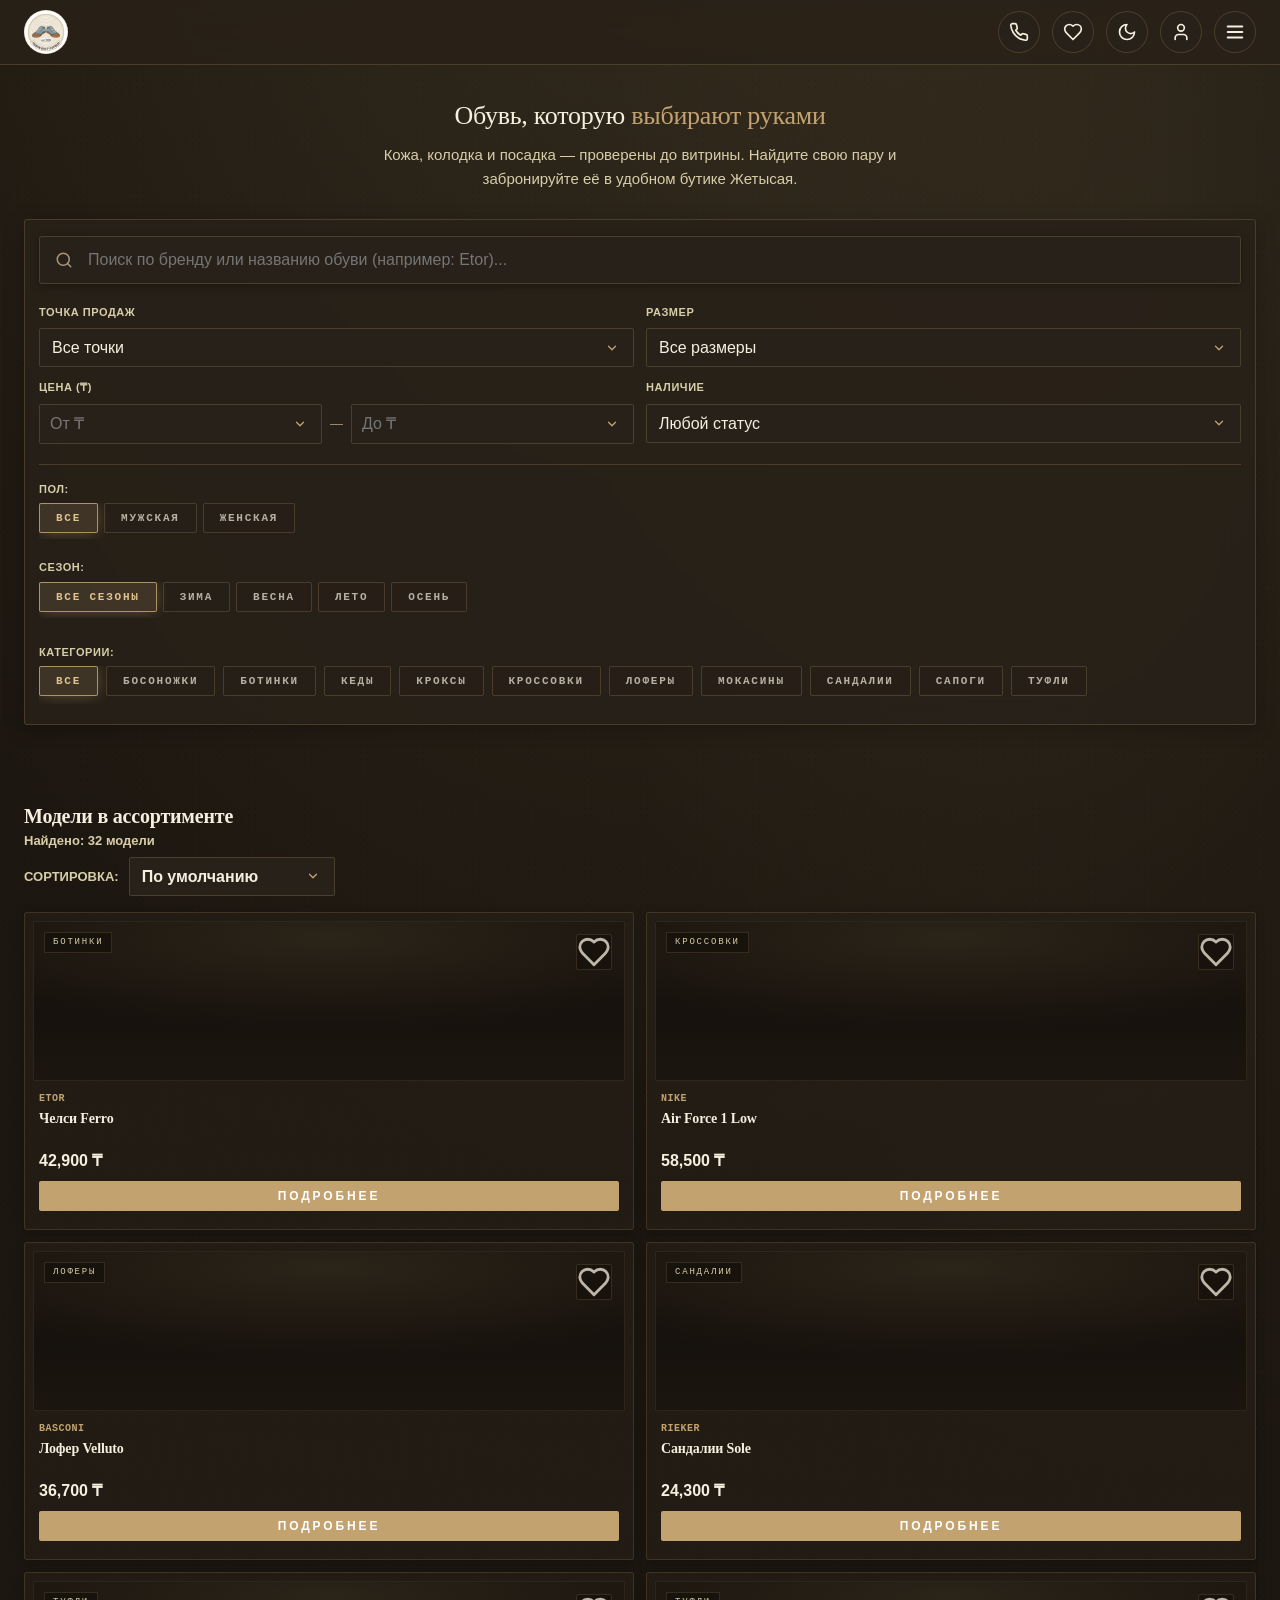
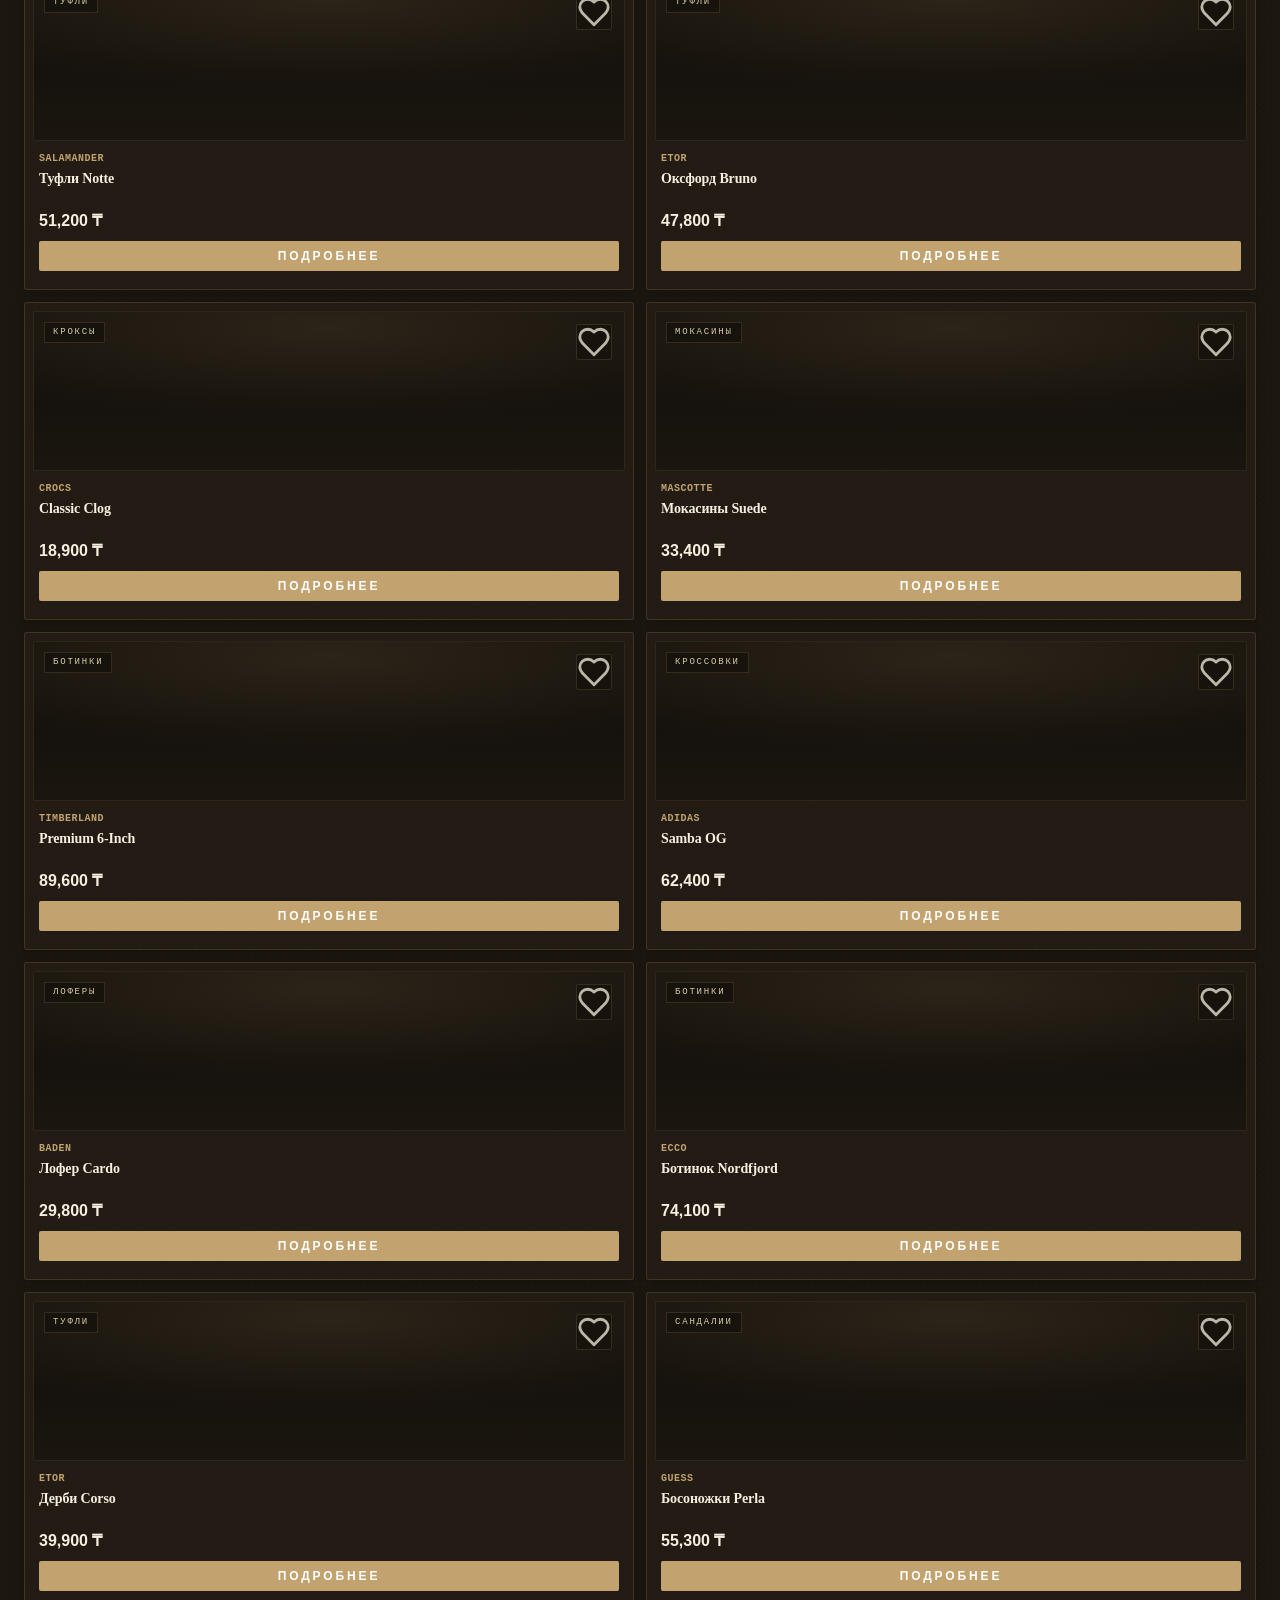
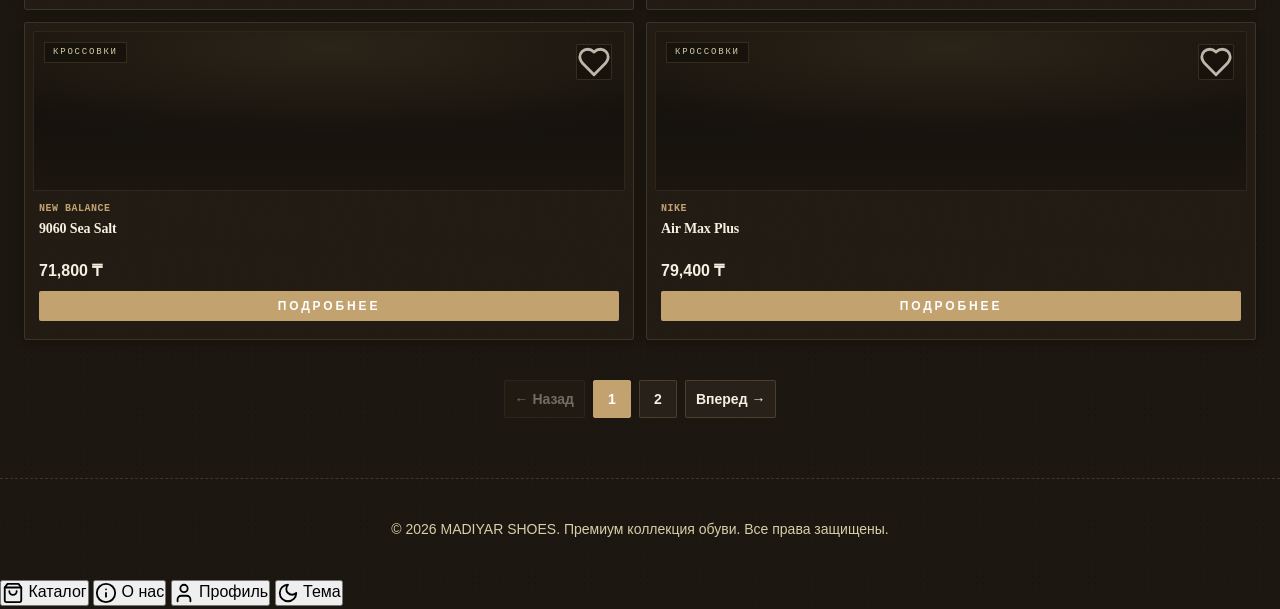
==== commit 2263354c: "fix: move product delivery note above size picker" ====
--- a/index.html
+++ b/index.html
@@ -7,7 +7,7 @@
   <meta http-equiv="Content-Security-Policy" content="default-src 'self'; connect-src 'self' https://*.supabase.co; img-src 'self' data: https://images.unsplash.com https://*.supabase.co; style-src 'self' 'unsafe-inline' https://fonts.googleapis.com; font-src 'self' https://fonts.gstatic.com; script-src 'self' https://cdn.jsdelivr.net; frame-src 'self'; base-uri 'self'; form-action 'self'">
 
   <title>MADIYAR SHOES — Премиум каталог и Учет остатков</title>
-  <link rel="stylesheet" href="css/style.css?v=1014">
+  <link rel="stylesheet" href="css/style.css?v=1015">
 </head>
 
 <body>
@@ -722,6 +722,7 @@
           <div class="details-brand" id="details-brand"></div>
           <h2 class="details-name" id="details-name"></h2>
           <p class="details-description" id="details-description"></p>
+          <span class="details-help-text">При бронировании вы сможете примерить обувь на выбранной точке. При оплате Kaspi продавец свяжется с вами для доставки.</span>
           <div class="details-price" id="details-price"></div>
 
           <!-- Выбор размера по точкам -->
@@ -767,9 +768,6 @@
               <span>Оставить заявку Kaspi</span>
             </button>
           </div>
-          <span class="details-help-text" style="font-size: 11px; color: var(--text-muted); margin-top: 10px; text-align: center;">При
-            бронировании вы сможете примерить обувь на выбранной точке. При удаленной оплате Kaspi мы свяжемся для
-            доставки.</span>
         </div>
       </div>
     </div>
--- a/css/style.css
+++ b/css/style.css
@@ -5089,6 +5089,9 @@
 .details-help-text {
   display: block;
   width: 100%;
+  margin: 10px 0 6px;
+  color: var(--text-secondary);
+  font-size: 12px;
   line-height: 1.45;
 }
 
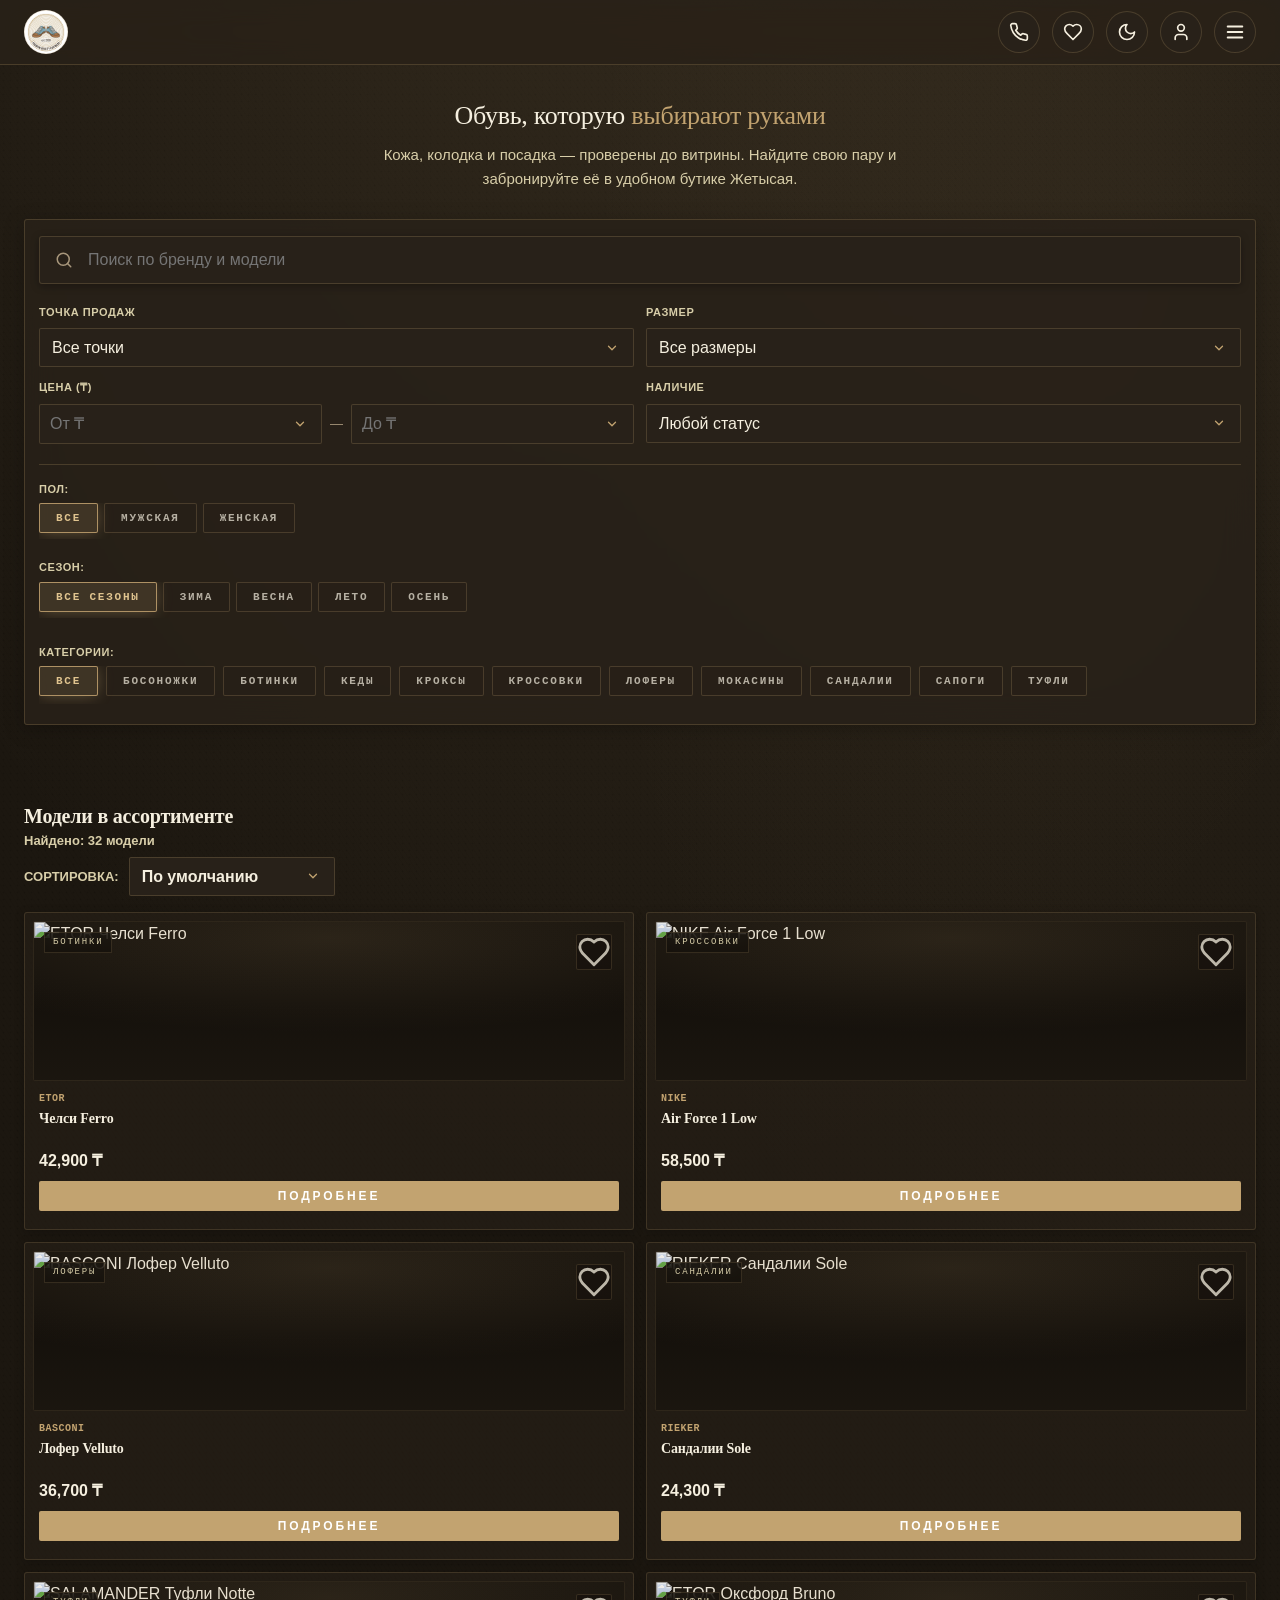
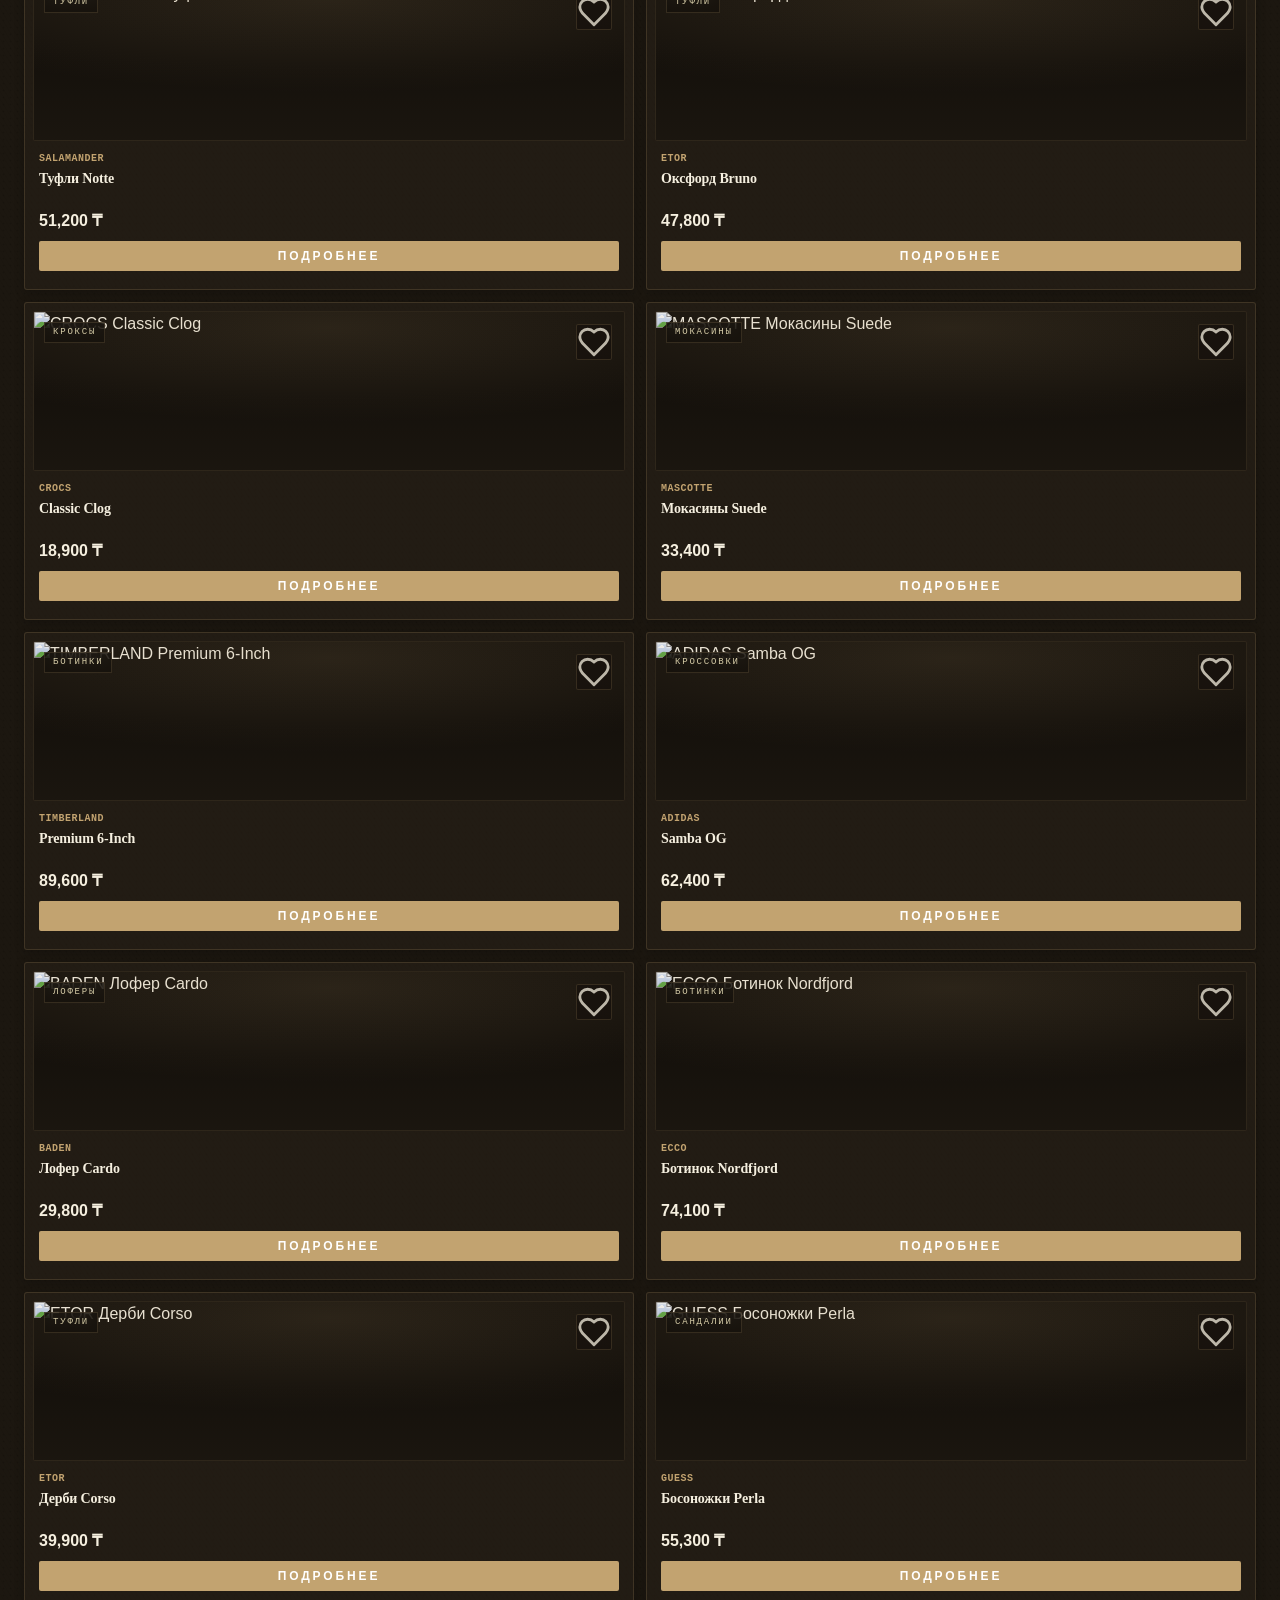
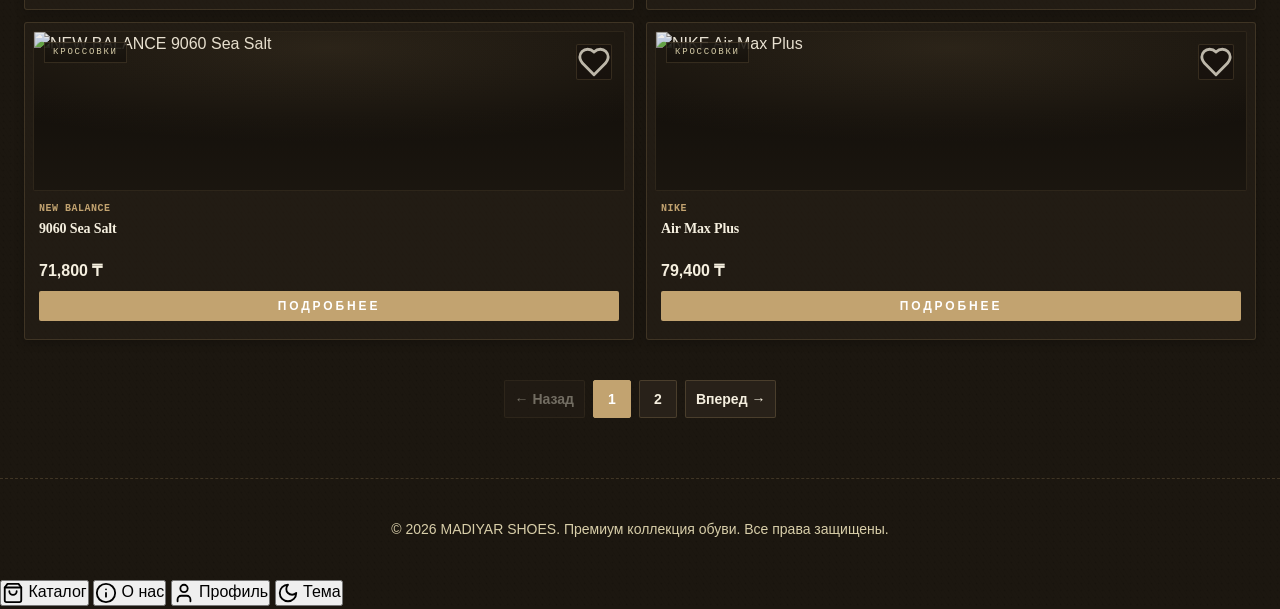
==== commit b27fac96: "feat: redesign mobile catalog filters" ====
--- a/index.html
+++ b/index.html
@@ -7,7 +7,7 @@
   <meta http-equiv="Content-Security-Policy" content="default-src 'self'; connect-src 'self' https://*.supabase.co; img-src 'self' data: https://images.unsplash.com https://*.supabase.co; style-src 'self' 'unsafe-inline' https://fonts.googleapis.com; font-src 'self' https://fonts.gstatic.com; script-src 'self' https://cdn.jsdelivr.net; frame-src 'self'; base-uri 'self'; form-action 'self'">
 
   <title>MADIYAR SHOES — Премиум каталог и Учет остатков</title>
-  <link rel="stylesheet" href="css/style.css?v=1015">
+  <link rel="stylesheet" href="css/style.css?v=1016">
 </head>
 
 <body>
@@ -103,7 +103,7 @@
                 <path d="m21 21-4.3-4.3" />
               </svg>
               <input type="text" class="search-input" id="search-input"
-                placeholder="Поиск по бренду или названию обуви (например: Etor)...">
+                placeholder="Поиск по бренду и модели">
             </div>
             
             <button type="button" class="btn-secondary btn-reset-filters d-none" id="btn-reset-filters" title="Сбросить все фильтры">
@@ -112,19 +112,35 @@
             </button>
           </div>
 
-          <!-- Кнопка разворачивания на мобильных -->
-          <div class="filters-toggle-bar">
+          <!-- Быстрые фильтры: компактная мобильная логика каталога -->
+          <div class="mobile-quick-filters" aria-label="Быстрые фильтры">
+            <button type="button" class="mobile-filter-chip mobile-filter-chip-icon" id="mobile-sort-trigger" aria-label="Сортировка">
+              <svg viewBox="0 0 24 24" fill="none" stroke="currentColor" stroke-width="2"><path d="M8 7h12M4 7h.01M12 12h8M4 12h4M16 17h4M4 17h8"/></svg>
+              <span>Сортировка</span>
+            </button>
+            <div class="filters-toggle-bar">
             <button type="button" class="btn-filters-toggle" id="btn-toggle-filters" aria-expanded="false" aria-controls="filters-grid-container mobile-filter-options">
-              <svg xmlns="http://www.w3.org/2000/svg" width="18" height="18" viewBox="0 0 24 24" fill="none" stroke="currentColor" stroke-width="2" stroke-linecap="round" stroke-linejoin="round"><polygon points="22 3 2 3 10 12.46 10 19 14 21 14 12.46 22 3"/></svg>
-              <span>Параметры и фильтры</span>
+              <svg xmlns="http://www.w3.org/2000/svg" width="18" height="18" viewBox="0 0 24 24" fill="none" stroke="currentColor" stroke-width="2" stroke-linecap="round" stroke-linejoin="round"><path d="M4 7h10M18 7h2M4 12h2M10 12h10M4 17h7M15 17h5"/><circle cx="16" cy="7" r="2"/><circle cx="8" cy="12" r="2"/><circle cx="13" cy="17" r="2"/></svg>
+              <span>Фильтры</span>
               <span class="filters-badge d-none" id="filters-active-badge">0</span>
-              <svg class="chevron-icon" xmlns="http://www.w3.org/2000/svg" width="16" height="16" viewBox="0 0 24 24" fill="none" stroke="currentColor" stroke-width="2" stroke-linecap="round" stroke-linejoin="round"><path d="m6 9 6 6 6-6"/></svg>
             </button>
-          </div>
-
+            </div>
+            <button type="button" class="mobile-filter-chip" id="mobile-size-trigger">Размер <span aria-hidden="true">⌄</span></button>
+            <button type="button" class="mobile-filter-chip" id="mobile-category-trigger">Категория <span aria-hidden="true">⌄</span></button>
+          </div>
+
+          <div class="catalog-filter-sheet" id="catalog-filter-sheet" role="dialog" aria-modal="true" aria-labelledby="catalog-filter-title">
+            <div class="catalog-filter-sheet-header">
+              <button type="button" class="catalog-filter-back" id="btn-close-catalog-filters" aria-label="Закрыть фильтры">
+                <svg viewBox="0 0 24 24" fill="none" stroke="currentColor" stroke-width="2.2"><path d="m15 18-6-6 6-6"/></svg>
+              </button>
+              <h2 id="catalog-filter-title">Фильтры</h2>
+              <button type="button" class="catalog-filter-reset" id="mobile-reset-filters">Сбросить</button>
+            </div>
+            <div class="catalog-filter-sheet-scroll">
           <div class="filters-grid" id="filters-grid-container">
             <!-- Выпадающие селекторы (Точка, Размер, Наличие, Цена, Сортировка) -->
-            <div class="filter-group">
+            <div class="filter-group filter-sheet-section" id="filter-section-location">
               <label class="filter-label">Точка продаж</label>
               <select class="filter-select" id="filter-location">
                 <option value="all">Все точки</option>
@@ -133,15 +149,16 @@
               </select>
             </div>
 
-            <div class="filter-group">
+            <div class="filter-group filter-sheet-section" id="filter-section-size">
               <label class="filter-label">Размер</label>
               <select class="filter-select" id="filter-size">
                 <option value="all">Все размеры</option>
                 <!-- Размеры добавятся динамически из JS -->
               </select>
-            </div>
-
-            <div class="filter-group">
+              <div class="mobile-size-options" id="mobile-size-options" aria-label="Размеры обуви"></div>
+            </div>
+
+            <div class="filter-group filter-sheet-section" id="filter-section-price">
               <label class="filter-label">Цена (₸)</label>
               <div style="display: flex; gap: 8px; align-items: center;">
                 <input type="number" id="filter-price-min" min="0" placeholder="От ₸" class="filter-select filter-price-input" style="padding-right: 8px !important; padding-left: 10px !important; background-image: none; font-size: 13px;">
@@ -150,7 +167,7 @@
               </div>
             </div>
 
-            <div class="filter-group">
+            <div class="filter-group filter-sheet-section" id="filter-section-status">
               <label class="filter-label">Наличие</label>
               <select class="filter-select" id="filter-status">
                 <option value="all">Любой статус</option>
@@ -162,7 +179,7 @@
           <!-- Чипсы мультивыбора Категорий, Пола, Сезона -->
           <div class="chips-filters-wrapper mobile-filter-options" id="mobile-filter-options">
             <!-- Пол -->
-            <div class="nav-filter-group">
+            <div class="nav-filter-group filter-sheet-section">
               <span class="nav-filter-label">Пол:</span>
               <div class="nav-tabs" id="tabs-gender">
                 <button class="nav-tab-btn active" data-gender="all">Все</button>
@@ -172,7 +189,7 @@
             </div>
 
             <!-- Сезон -->
-            <div class="nav-filter-group">
+            <div class="nav-filter-group filter-sheet-section">
               <span class="nav-filter-label">Сезон:</span>
               <div class="nav-tabs" id="tabs-season">
                 <button class="nav-tab-btn active" data-season="all">Все сезоны</button>
@@ -184,11 +201,16 @@
             </div>
 
             <!-- Горизонтально прокручиваемые Категории -->
-            <div class="nav-filter-group" style="align-items: flex-start;">
+            <div class="nav-filter-group filter-sheet-section" id="filter-section-category" style="align-items: flex-start;">
               <span class="nav-filter-label" style="margin-top: 6px;">Категории:</span>
               <div class="categories-scroll-wrapper nav-tabs" id="tabs-category">
                 <button class="nav-tab-btn active" data-category="all">Все</button>
               </div>
+            </div>
+          </div>
+            </div>
+            <div class="catalog-filter-sheet-footer">
+              <button type="button" class="catalog-filter-apply" id="btn-apply-catalog-filters">Показать товары</button>
             </div>
           </div>
 
@@ -1156,11 +1178,11 @@
   <script src="js/utils.js?v=27"></script>
   <script src="js/db.js?v=25"></script>
   <script src="js/auth.js?v=25"></script>
-  <script src="js/catalog.js?v=27"></script>
+  <script src="js/catalog.js?v=28"></script>
   <script src="js/orders.js?v=25"></script>
   <script src="js/admin.js?v=26"></script>
   <script src="js/sales.js?v=26"></script>
-  <script src="js/app.js?v=29"></script>
+  <script src="js/app.js?v=30"></script>
 </body>
 
 </html>
--- a/css/style.css
+++ b/css/style.css
@@ -4992,6 +4992,422 @@
 }
 
 /* Финальный слой палитры админки: тот же тёплый стиль, что и у витрины. */
+/* Мобильная логика каталога по принципам маркетплейса, в палитре MADIYAR. */
+.mobile-quick-filters,
+.catalog-filter-sheet-header,
+.catalog-filter-sheet-footer,
+.mobile-size-options {
+  display: none;
+}
+
+.catalog-filter-sheet,
+.catalog-filter-sheet-scroll {
+  display: contents;
+}
+
+@media (max-width: 768px) {
+  body.catalog-filters-open {
+    overflow: hidden !important;
+  }
+
+  .hero-section {
+    padding-bottom: 4px !important;
+  }
+
+  .unified-filters-card {
+    gap: 10px !important;
+    margin: 0 !important;
+    padding: 10px 0 12px !important;
+    background: transparent !important;
+    border: 0 !important;
+    box-shadow: none !important;
+    backdrop-filter: none !important;
+    -webkit-backdrop-filter: none !important;
+  }
+
+  .search-bar-row {
+    padding: 0 14px;
+  }
+
+  .search-input {
+    min-height: 50px;
+    padding: 12px 42px 12px 46px !important;
+    border-radius: 14px !important;
+    background: var(--bg-card-soft) !important;
+    box-shadow: none !important;
+  }
+
+  .btn-reset-filters {
+    display: none !important;
+  }
+
+  .mobile-quick-filters {
+    display: flex;
+    gap: 8px;
+    width: 100%;
+    overflow-x: auto;
+    padding: 2px 14px 8px;
+    scrollbar-width: none;
+    -webkit-overflow-scrolling: touch;
+  }
+
+  .mobile-quick-filters::-webkit-scrollbar {
+    display: none;
+  }
+
+  .mobile-filter-chip,
+  .mobile-quick-filters .btn-filters-toggle {
+    display: inline-flex !important;
+    width: auto !important;
+    min-width: max-content;
+    min-height: 42px;
+    align-items: center;
+    justify-content: center;
+    gap: 7px;
+    padding: 9px 13px !important;
+    border: 1px solid var(--border-color) !important;
+    border-radius: 12px !important;
+    background: var(--bg-card) !important;
+    color: var(--text-primary) !important;
+    font-size: 13px !important;
+    font-weight: 650 !important;
+    line-height: 1;
+    white-space: nowrap;
+  }
+
+  .mobile-filter-chip svg,
+  .mobile-quick-filters .btn-filters-toggle svg {
+    width: 19px;
+    height: 19px;
+    flex: 0 0 auto;
+  }
+
+  .mobile-filter-chip:active,
+  .mobile-quick-filters .btn-filters-toggle:active {
+    transform: scale(0.97);
+  }
+
+  .mobile-quick-filters .filters-toggle-bar {
+    display: block;
+    margin: 0;
+  }
+
+  .mobile-quick-filters .filters-badge {
+    margin: 0;
+    min-width: 19px;
+    padding: 3px 6px;
+    border-radius: 10px;
+    background: var(--primary);
+    color: var(--bg-deep);
+  }
+
+  .catalog-filter-sheet {
+    position: fixed;
+    inset: 0;
+    z-index: 2000;
+    display: flex;
+    flex-direction: column;
+    background: var(--bg-main);
+    opacity: 0;
+    visibility: hidden;
+    pointer-events: none;
+    transform: translateY(18px);
+    transition: opacity 180ms ease, transform 220ms cubic-bezier(0.22, 1, 0.36, 1), visibility 0s linear 220ms !important;
+  }
+
+  .catalog-filter-sheet.open {
+    opacity: 1;
+    visibility: visible;
+    pointer-events: auto;
+    transform: translateY(0);
+    transition-delay: 0s !important;
+  }
+
+  .catalog-filter-sheet-header {
+    position: relative;
+    z-index: 2;
+    display: grid;
+    grid-template-columns: 44px 1fr auto;
+    min-height: 70px;
+    align-items: center;
+    gap: 8px;
+    padding: max(10px, env(safe-area-inset-top)) 14px 10px;
+    background: var(--bg-card);
+    border-bottom: 1px solid var(--border-color);
+  }
+
+  .catalog-filter-sheet-header h2 {
+    margin: 0;
+    font-family: var(--font-body);
+    font-size: 20px;
+    font-weight: 750;
+    text-align: center;
+  }
+
+  .catalog-filter-back,
+  .catalog-filter-reset {
+    min-height: 42px;
+    border: 0;
+    background: transparent;
+    color: var(--text-primary);
+  }
+
+  .catalog-filter-back {
+    display: grid;
+    width: 42px;
+    place-items: center;
+    border-radius: 50%;
+  }
+
+  .catalog-filter-back svg {
+    width: 25px;
+    height: 25px;
+  }
+
+  .catalog-filter-reset {
+    padding: 0 4px;
+    color: var(--primary);
+    font-size: 12px;
+    font-weight: 700;
+  }
+
+  .catalog-filter-sheet-scroll {
+    display: flex;
+    flex: 1 1 auto;
+    flex-direction: column;
+    gap: 10px;
+    min-height: 0;
+    overflow-y: auto;
+    padding: 10px 10px 110px;
+    overscroll-behavior: contain;
+  }
+
+  .catalog-filter-sheet .filters-grid,
+  .catalog-filter-sheet .mobile-filter-options {
+    display: flex !important;
+    flex-direction: column;
+    gap: 10px;
+    margin: 0 !important;
+    padding: 0 !important;
+    border: 0 !important;
+  }
+
+  .catalog-filter-sheet .filter-sheet-section {
+    scroll-margin-top: 12px;
+    gap: 12px !important;
+    padding: 18px 16px !important;
+    background: var(--bg-card) !important;
+    border: 1px solid var(--border-color) !important;
+    border-radius: 18px !important;
+  }
+
+  .catalog-filter-sheet .filter-label,
+  .catalog-filter-sheet .nav-filter-label {
+    min-width: 0;
+    margin: 0 !important;
+    color: var(--text-primary) !important;
+    font-family: var(--font-body) !important;
+    font-size: 17px !important;
+    font-weight: 750 !important;
+    letter-spacing: 0 !important;
+    text-transform: none !important;
+  }
+
+  .catalog-filter-sheet .filter-select,
+  .catalog-filter-sheet .filter-price-input {
+    min-height: 52px;
+    padding: 13px 42px 13px 14px !important;
+    background-color: var(--bg-card-soft) !important;
+    border-radius: 12px !important;
+    font-size: 15px !important;
+  }
+
+  .catalog-filter-sheet .filter-price-input {
+    padding-right: 14px !important;
+    background-image: none !important;
+  }
+
+  #filter-section-price > div {
+    display: grid !important;
+    grid-template-columns: 1fr 1fr;
+    gap: 10px !important;
+  }
+
+  #filter-section-price > div > span {
+    display: none;
+  }
+
+  #filter-section-size > .filter-select {
+    display: none;
+  }
+
+  .mobile-size-options {
+    display: grid;
+    grid-template-columns: repeat(5, minmax(0, 1fr));
+    gap: 8px;
+  }
+
+  .mobile-size-option {
+    min-height: 46px;
+    padding: 7px 4px;
+    border: 1px solid transparent;
+    border-radius: 11px;
+    background: var(--bg-card-soft);
+    color: var(--text-primary);
+    font-size: 14px;
+    font-weight: 650;
+  }
+
+  .mobile-size-option.active {
+    border-color: var(--primary);
+    background: color-mix(in srgb, var(--primary) 22%, var(--bg-card));
+    color: var(--text-primary);
+  }
+
+  .catalog-filter-sheet .nav-tabs,
+  .catalog-filter-sheet .categories-scroll-wrapper {
+    display: flex !important;
+    width: 100% !important;
+    flex-wrap: wrap !important;
+    gap: 8px !important;
+    overflow: visible !important;
+    padding: 0 !important;
+    white-space: normal !important;
+  }
+
+  .catalog-filter-sheet .nav-tab-btn {
+    min-height: 43px;
+    padding: 9px 13px !important;
+    border-radius: 11px !important;
+    background: var(--bg-card-soft) !important;
+    color: var(--text-secondary) !important;
+    font-family: var(--font-body) !important;
+    font-size: 13px !important;
+    font-weight: 650 !important;
+    letter-spacing: 0 !important;
+    text-transform: none !important;
+  }
+
+  .catalog-filter-sheet .nav-tab-btn.active {
+    background: var(--primary) !important;
+    border-color: var(--primary) !important;
+    color: var(--bg-deep) !important;
+    box-shadow: none !important;
+  }
+
+  .catalog-filter-sheet-footer {
+    position: absolute;
+    right: 0;
+    bottom: 0;
+    left: 0;
+    z-index: 3;
+    display: block;
+    padding: 12px 14px calc(12px + env(safe-area-inset-bottom));
+    background: linear-gradient(to top, var(--bg-main) 72%, transparent);
+  }
+
+  .catalog-filter-apply {
+    width: 100%;
+    min-height: 54px;
+    padding: 12px 18px;
+    border: 0;
+    border-radius: 15px;
+    background: var(--primary);
+    color: var(--bg-deep);
+    font-size: 16px;
+    font-weight: 800;
+    box-shadow: 0 8px 24px var(--primary-glow);
+  }
+
+  .active-filter-tags-row {
+    margin: 0 14px !important;
+    padding: 4px 0 2px !important;
+    border: 0 !important;
+    flex-wrap: nowrap !important;
+    overflow-x: auto;
+    scrollbar-width: none;
+  }
+
+  .active-filter-tags-row::-webkit-scrollbar {
+    display: none;
+  }
+
+  .catalog-title-bar {
+    display: block;
+    padding-top: 6px;
+  }
+
+  .catalog-sort-wrapper {
+    position: fixed;
+    width: 1px;
+    height: 1px;
+    overflow: hidden;
+    opacity: 0;
+    pointer-events: none;
+  }
+
+  .products-grid {
+    grid-template-columns: repeat(2, minmax(0, 1fr)) !important;
+    gap: 9px !important;
+  }
+
+  .product-card {
+    padding: 0 !important;
+    border-radius: 13px !important;
+    background: var(--bg-card) !important;
+  }
+
+  .product-image-container {
+    height: clamp(220px, 59vw, 276px) !important;
+    border: 0 !important;
+    border-radius: 12px 12px 0 0 !important;
+  }
+
+  .card-category-tag {
+    display: none !important;
+  }
+
+  .btn-fav-card {
+    top: 9px !important;
+    right: 9px !important;
+    width: 40px !important;
+    height: 40px !important;
+    border-radius: 12px !important;
+    background: rgba(20, 16, 11, 0.72) !important;
+  }
+
+  .product-card-content {
+    gap: 3px !important;
+    padding: 11px 11px 13px !important;
+  }
+
+  .product-brand {
+    margin: 0 !important;
+    font-size: 9px !important;
+    letter-spacing: 0.17em !important;
+  }
+
+  .product-name {
+    min-height: 39px !important;
+    margin: 0 !important;
+    font-size: 15px !important;
+    line-height: 1.28 !important;
+  }
+
+  .product-price-row {
+    display: block !important;
+    margin-top: 9px !important;
+    padding-top: 9px !important;
+  }
+
+  .product-price {
+    font-size: 17px !important;
+  }
+
+  .btn-card-action {
+    display: none !important;
+  }
+}
 /* Производительность: сайт должен оставаться неподвижным при прокрутке и смене темы. */
 html {
   scroll-behavior: auto !important;
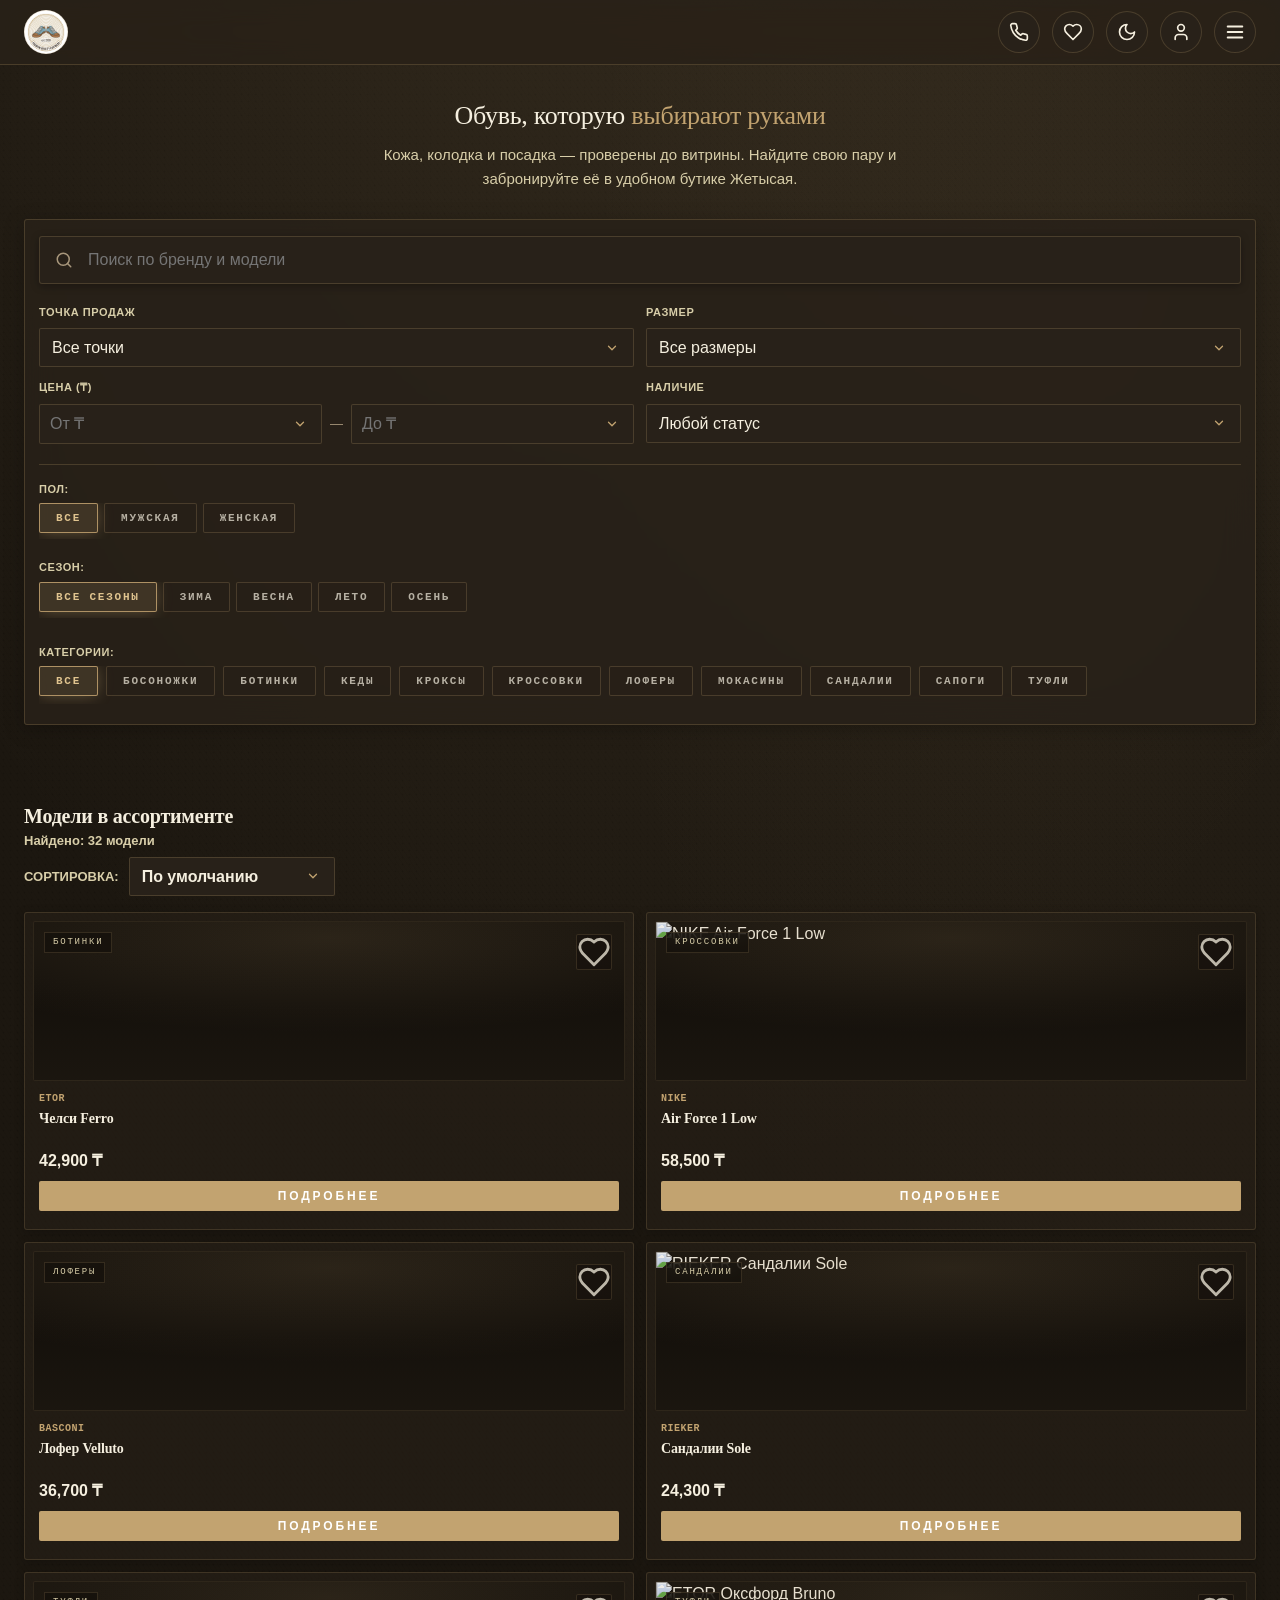
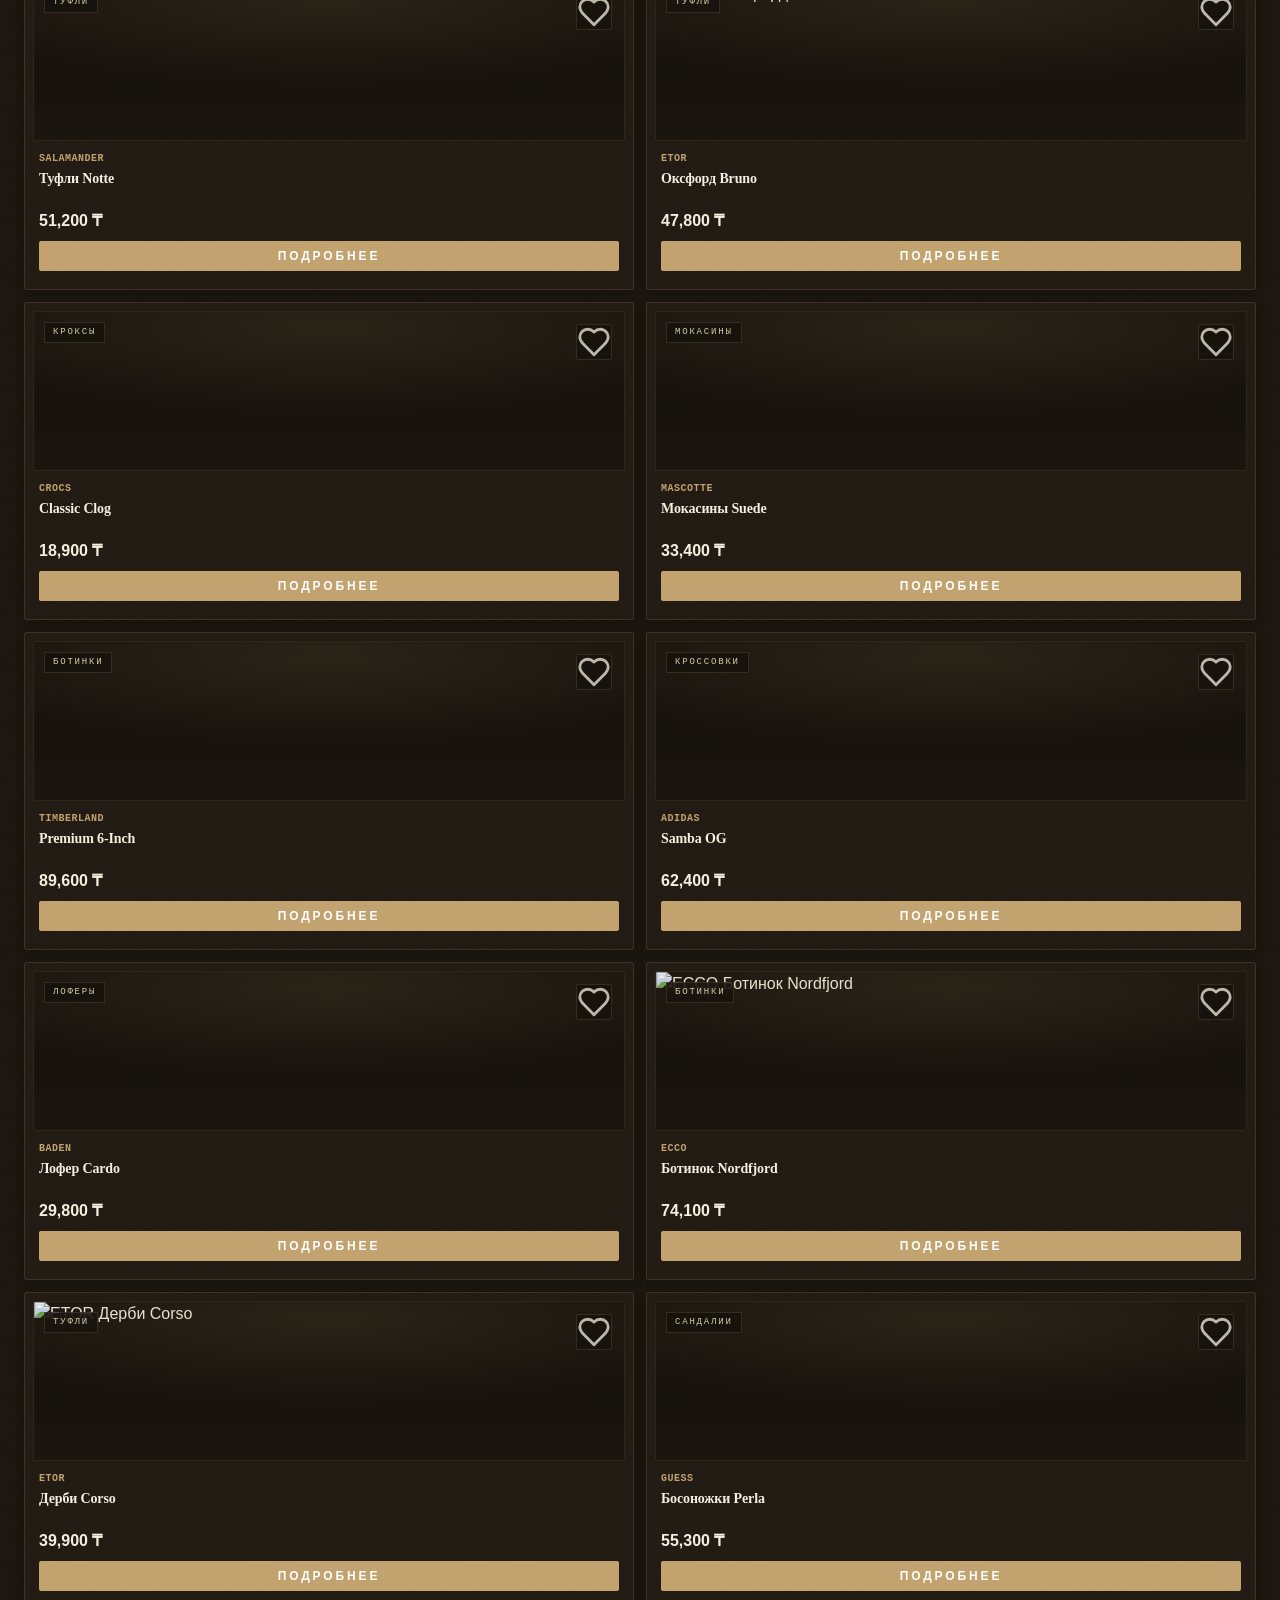
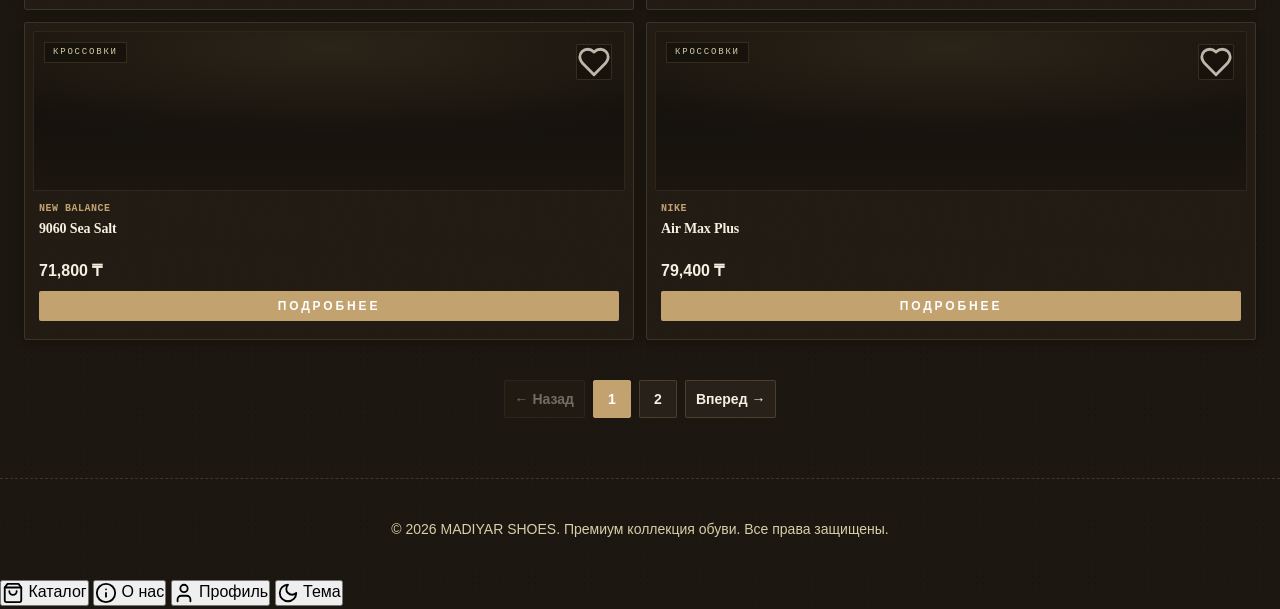
==== commit 7db3bf83: "feat: redesign mobile product page and stock display" ====
--- a/index.html
+++ b/index.html
@@ -7,7 +7,7 @@
   <meta http-equiv="Content-Security-Policy" content="default-src 'self'; connect-src 'self' https://*.supabase.co; img-src 'self' data: https://images.unsplash.com https://*.supabase.co; style-src 'self' 'unsafe-inline' https://fonts.googleapis.com; font-src 'self' https://fonts.gstatic.com; script-src 'self' https://cdn.jsdelivr.net; frame-src 'self'; base-uri 'self'; form-action 'self'">
 
   <title>MADIYAR SHOES — Премиум каталог и Учет остатков</title>
-  <link rel="stylesheet" href="css/style.css?v=1016">
+  <link rel="stylesheet" href="css/style.css?v=1017">
 </head>
 
 <body>
@@ -125,8 +125,8 @@
               <span class="filters-badge d-none" id="filters-active-badge">0</span>
             </button>
             </div>
-            <button type="button" class="mobile-filter-chip" id="mobile-size-trigger">Размер <span aria-hidden="true">⌄</span></button>
-            <button type="button" class="mobile-filter-chip" id="mobile-category-trigger">Категория <span aria-hidden="true">⌄</span></button>
+            <button type="button" class="mobile-filter-chip" id="mobile-size-trigger"><span class="mobile-chip-label">Размер</span><svg class="mobile-chip-chevron" viewBox="0 0 24 24" fill="none" stroke="currentColor" stroke-width="2"><path d="m7 10 5 5 5-5"/></svg></button>
+            <button type="button" class="mobile-filter-chip" id="mobile-category-trigger"><span class="mobile-chip-label">Категория</span><svg class="mobile-chip-chevron" viewBox="0 0 24 24" fill="none" stroke="currentColor" stroke-width="2"><path d="m7 10 5 5 5-5"/></svg></button>
           </div>
 
           <div class="catalog-filter-sheet" id="catalog-filter-sheet" role="dialog" aria-modal="true" aria-labelledby="catalog-filter-title">
@@ -729,13 +729,18 @@
   <!-- ==================== МОДАЛЬНЫЕ ОКНА ==================== -->
 
   <!-- 1. Модальное окно деталей товара (Client View) -->
-  <div class="modal-overlay" id="modal-product-details" role="dialog" aria-modal="true" aria-labelledby="details-name">
+  <div class="modal-overlay product-page-view" id="modal-product-details" role="dialog" aria-modal="true" aria-labelledby="details-name">
     <div class="modal-container">
-      <button class="modal-close"><svg xmlns="http://www.w3.org/2000/svg" width="18" height="18" viewBox="0 0 24 24"
-          fill="none" stroke="currentColor" stroke-width="2.5" stroke-linecap="round" stroke-linejoin="round">
-          <line x1="18" y1="6" x2="6" y2="18"></line>
-          <line x1="6" y1="6" x2="18" y2="18"></line>
-        </svg></button>
+      <div class="product-page-topbar">
+        <button class="modal-close product-page-back" aria-label="Вернуться в каталог"><svg xmlns="http://www.w3.org/2000/svg" width="22" height="22" viewBox="0 0 24 24"
+            fill="none" stroke="currentColor" stroke-width="2.3" stroke-linecap="round" stroke-linejoin="round">
+            <path d="m15 18-6-6 6-6"></path>
+          </svg></button>
+        <div class="product-page-topbar-title">MADIYAR</div>
+        <button type="button" class="product-page-share" id="btn-share-product" aria-label="Поделиться товаром">
+          <svg viewBox="0 0 24 24" fill="none" stroke="currentColor" stroke-width="2"><circle cx="18" cy="5" r="3"/><circle cx="6" cy="12" r="3"/><circle cx="18" cy="19" r="3"/><path d="m8.6 10.5 6.8-4M8.6 13.5l6.8 4"/></svg>
+        </button>
+      </div>
       <div class="product-details">
         <div class="details-image-box">
           <img class="details-image" id="details-image" src="" alt="Обувь">
@@ -743,9 +748,9 @@
         <div class="details-info">
           <div class="details-brand" id="details-brand"></div>
           <h2 class="details-name" id="details-name"></h2>
+          <div class="details-price" id="details-price"></div>
           <p class="details-description" id="details-description"></p>
           <span class="details-help-text">При бронировании вы сможете примерить обувь на выбранной точке. При оплате Kaspi продавец свяжется с вами для доставки.</span>
-          <div class="details-price" id="details-price"></div>
 
           <!-- Выбор размера по точкам -->
           <div class="size-picker-section">
@@ -1178,11 +1183,11 @@
   <script src="js/utils.js?v=27"></script>
   <script src="js/db.js?v=25"></script>
   <script src="js/auth.js?v=25"></script>
-  <script src="js/catalog.js?v=28"></script>
+  <script src="js/catalog.js?v=29"></script>
   <script src="js/orders.js?v=25"></script>
   <script src="js/admin.js?v=26"></script>
   <script src="js/sales.js?v=26"></script>
-  <script src="js/app.js?v=30"></script>
+  <script src="js/app.js?v=31"></script>
 </body>
 
 </html>
--- a/css/style.css
+++ b/css/style.css
@@ -48,6 +48,338 @@
   --transition: all 0.32s cubic-bezier(0.22, 1, 0.36, 1);
 }
 
+/* Полноэкранная карточка товара и компактные быстрые фильтры — mobile first. */
+@media (max-width: 768px) {
+  .mobile-quick-filters {
+    display: grid !important;
+    grid-template-columns: 46px 46px minmax(0, 0.9fr) minmax(0, 1.1fr);
+    gap: 7px;
+    width: 100%;
+    overflow: visible;
+    padding: 2px 14px 8px;
+  }
+
+  .mobile-filter-chip,
+  .mobile-quick-filters .btn-filters-toggle {
+    width: 100% !important;
+    min-width: 0 !important;
+    min-height: 44px;
+    padding: 8px 9px !important;
+    overflow: hidden;
+    border-radius: 13px !important;
+  }
+
+  .mobile-filter-chip-icon > span,
+  .mobile-quick-filters .btn-filters-toggle > span:not(.filters-badge) {
+    display: none !important;
+  }
+
+  .mobile-chip-label {
+    min-width: 0;
+    overflow: hidden;
+    text-overflow: ellipsis;
+    white-space: nowrap;
+  }
+
+  .mobile-chip-chevron {
+    width: 16px !important;
+    height: 16px !important;
+    margin-left: auto;
+  }
+
+  #modal-product-details.product-page-view {
+    position: fixed !important;
+    inset: 0 !important;
+    z-index: 980 !important;
+    display: block !important;
+    padding: 0 !important;
+    background: var(--bg-main) !important;
+    opacity: 0;
+    visibility: hidden;
+    pointer-events: none;
+    transform: translateX(14px);
+    contain: layout paint;
+  }
+
+  #modal-product-details.product-page-view.open {
+    opacity: 1;
+    visibility: visible;
+    pointer-events: auto;
+    transform: translateX(0);
+  }
+
+  html body #modal-product-details.product-page-view .modal-container {
+    display: block !important;
+    width: 100% !important;
+    max-width: none !important;
+    height: 100dvh !important;
+    min-height: 100dvh !important;
+    max-height: none !important;
+    margin: 0 !important;
+    overflow-x: hidden !important;
+    overflow-y: auto !important;
+    border: 0 !important;
+    border-radius: 0 !important;
+    background: var(--bg-main) !important;
+    box-shadow: none !important;
+    overscroll-behavior: contain;
+    scrollbar-width: none;
+  }
+
+  #modal-product-details .modal-container::-webkit-scrollbar {
+    display: none;
+  }
+
+  .product-page-topbar {
+    position: sticky;
+    top: 0;
+    z-index: 8;
+    display: grid;
+    grid-template-columns: 46px 1fr 46px;
+    min-height: 62px;
+    align-items: center;
+    gap: 8px;
+    padding: max(8px, env(safe-area-inset-top)) 12px 8px;
+    background: var(--bg-card);
+    border-bottom: 1px solid var(--border-color);
+  }
+
+  html body #modal-product-details .product-page-back,
+  html body #modal-product-details .product-page-share {
+    position: static !important;
+    display: grid !important;
+    width: 44px !important;
+    height: 44px !important;
+    place-items: center;
+    padding: 0 !important;
+    border: 1px solid var(--border-color) !important;
+    border-radius: 50% !important;
+    background: var(--bg-card-soft) !important;
+    color: var(--text-primary) !important;
+    transform: none !important;
+  }
+
+  .product-page-share svg {
+    width: 20px;
+    height: 20px;
+  }
+
+  .product-page-topbar-title {
+    overflow: hidden;
+    color: var(--text-primary);
+    font-size: 14px;
+    font-weight: 800;
+    letter-spacing: 0.14em;
+    text-align: center;
+    text-overflow: ellipsis;
+    white-space: nowrap;
+  }
+
+  html body #modal-product-details .product-details {
+    display: block !important;
+    width: 100% !important;
+    max-width: 680px;
+    margin: 0 auto;
+    padding: 0 0 calc(190px + env(safe-area-inset-bottom)) !important;
+  }
+
+  html body #modal-product-details .details-image-box {
+    width: 100% !important;
+    height: auto !important;
+    aspect-ratio: 1 / 1;
+    margin: 0 !important;
+    border: 0 !important;
+    border-radius: 0 !important;
+    background: var(--bg-card-soft) !important;
+  }
+
+  html body #modal-product-details .details-image-box img,
+  html body #modal-product-details .details-image {
+    display: block;
+    width: 100% !important;
+    max-width: none !important;
+    height: 100% !important;
+    max-height: none !important;
+    object-fit: cover !important;
+    object-position: center center !important;
+  }
+
+  #modal-product-details .details-info {
+    gap: 0;
+    padding: 20px 16px 8px;
+    background: var(--bg-main);
+  }
+
+  #modal-product-details .details-brand {
+    margin: 0 0 6px !important;
+    color: var(--primary) !important;
+    font-size: 11px !important;
+  }
+
+  #modal-product-details .details-name {
+    margin: 0 0 10px !important;
+    color: var(--text-primary) !important;
+    font-size: clamp(27px, 8vw, 36px) !important;
+    line-height: 1.04 !important;
+  }
+
+  #modal-product-details .details-description,
+  #modal-product-details .details-help-text,
+  #modal-product-details .size-section-title {
+    color: var(--text-secondary) !important;
+  }
+
+  #modal-product-details .details-description {
+    margin: 0 0 12px !important;
+    font-size: 15px !important;
+    line-height: 1.55 !important;
+  }
+
+  html body #modal-product-details .details-help-text {
+    margin: 0 0 18px !important;
+    padding: 12px 14px;
+    border-radius: 13px;
+    background: var(--bg-card-soft);
+    font-size: 13px !important;
+    line-height: 1.5 !important;
+  }
+
+  #modal-product-details .details-price {
+    margin: 0 0 22px !important;
+    color: var(--text-primary) !important;
+    font-size: 30px !important;
+  }
+
+  #modal-product-details .size-picker-section {
+    margin: 0 !important;
+  }
+
+  #modal-product-details .size-section-title {
+    margin-bottom: 12px !important;
+    font-size: 15px !important;
+    font-weight: 750 !important;
+  }
+
+  #modal-product-details .point-sizes-block {
+    padding: 14px !important;
+    border-radius: 15px !important;
+    background: var(--bg-card) !important;
+  }
+
+  #modal-product-details .point-title {
+    display: grid !important;
+    grid-template-columns: 1fr;
+    gap: 5px;
+    color: var(--text-primary) !important;
+    line-height: 1.35;
+  }
+
+  #modal-product-details .size-pill {
+    min-width: 46px;
+    height: 44px;
+    border-radius: 10px;
+    background: var(--bg-card-soft);
+    color: var(--text-primary);
+  }
+
+  #modal-product-details .details-actions-block {
+    position: fixed !important;
+    right: 0;
+    bottom: calc(70px + env(safe-area-inset-bottom));
+    left: 0;
+    z-index: 12;
+    display: grid !important;
+    grid-template-columns: 1fr 1fr;
+    gap: 8px !important;
+    margin: 0 !important;
+    padding: 10px 12px;
+    background: color-mix(in srgb, var(--bg-card) 94%, transparent);
+    border-top: 1px solid var(--border-color);
+  }
+
+  #modal-product-details .btn-booking,
+  #modal-product-details .btn-buy-now {
+    min-width: 0;
+    min-height: 52px;
+    padding: 9px 8px !important;
+    border-radius: 13px !important;
+    font-size: 13px !important;
+    line-height: 1.15;
+  }
+
+  #modal-product-details .btn-booking svg {
+    display: none;
+  }
+
+  [data-theme="light"] .mobile-filter-chip,
+  [data-theme="light"] .mobile-quick-filters .btn-filters-toggle,
+  [data-theme="light"] #modal-product-details,
+  [data-theme="light"] #modal-product-details .details-info,
+  [data-theme="light"] #modal-product-details .product-page-topbar,
+  [data-theme="light"] #modal-product-details .point-sizes-block {
+    color: var(--text-primary) !important;
+  }
+
+  [data-theme="light"] .product-card .product-name,
+  [data-theme="light"] .product-card .product-price,
+  [data-theme="light"] .catalog-filter-sheet,
+  [data-theme="light"] .catalog-filter-sheet .filter-label,
+  [data-theme="light"] .catalog-filter-sheet .nav-filter-label,
+  [data-theme="light"] #modal-product-details .details-name,
+  [data-theme="light"] #modal-product-details .details-price,
+  [data-theme="light"] #modal-product-details .point-title,
+  [data-theme="light"] #modal-product-details .size-pill {
+    color: var(--text-primary) !important;
+  }
+}
+
+@media (min-width: 769px) {
+  #modal-product-details.product-page-view {
+    align-items: stretch !important;
+    padding: 0 !important;
+    background: var(--bg-main) !important;
+  }
+
+  #modal-product-details.product-page-view .modal-container {
+    width: 100% !important;
+    max-width: none !important;
+    height: 100dvh !important;
+    max-height: none !important;
+    overflow-y: auto;
+    border: 0 !important;
+    border-radius: 0 !important;
+    background: var(--bg-main) !important;
+  }
+
+  .product-page-topbar {
+    position: sticky;
+    top: 0;
+    z-index: 8;
+    display: grid;
+    grid-template-columns: 48px 1fr 48px;
+    align-items: center;
+    padding: 12px 24px;
+    background: var(--bg-card);
+    border-bottom: 1px solid var(--border-color);
+  }
+
+  #modal-product-details .product-page-back,
+  #modal-product-details .product-page-share {
+    position: static !important;
+    display: grid;
+    width: 44px;
+    height: 44px;
+    place-items: center;
+    border: 1px solid var(--border-color);
+    border-radius: 50%;
+    background: var(--bg-card-soft);
+    color: var(--text-primary);
+  }
+
+  .product-page-topbar-title { text-align: center; font-weight: 800; letter-spacing: .14em; }
+  #modal-product-details .product-details { max-width: 1180px; margin: 0 auto; padding-top: 42px; }
+}
+
 /* Plenkacore Light (Теплая винтажная бумага / Светлая тема) */
 [data-theme="light"] {
   --bg-main: #ddd0b6;
@@ -2338,6 +2670,83 @@
 
 body.is-admin-portal .modal-overlay {
   background: rgba(27, 20, 13, 0.9) !important;
+}
+
+/* Последний каскад: мобильные элементы не должны переопределяться старыми modal-правилами. */
+@media (max-width: 768px) {
+  html body .mobile-quick-filters {
+    display: grid !important;
+    grid-template-columns: 46px 46px minmax(0, .9fr) minmax(0, 1.1fr) !important;
+    gap: 7px !important;
+    overflow: visible !important;
+    padding: 2px 14px 8px !important;
+  }
+
+  html body .mobile-quick-filters .mobile-filter-chip,
+  html body .mobile-quick-filters .btn-filters-toggle {
+    width: 100% !important;
+    min-width: 0 !important;
+    min-height: 44px !important;
+    padding: 8px 9px !important;
+    overflow: hidden !important;
+  }
+
+  html body .mobile-filter-chip-icon > span,
+  html body .mobile-quick-filters .btn-filters-toggle > span:not(.filters-badge) {
+    display: none !important;
+  }
+
+  html body #modal-product-details.product-page-view {
+    inset: 0 !important;
+    align-items: stretch !important;
+    padding: 0 !important;
+    background: var(--bg-main) !important;
+  }
+
+  html body #modal-product-details.product-page-view .modal-container {
+    width: 100% !important;
+    max-width: none !important;
+    height: 100dvh !important;
+    min-height: 100dvh !important;
+    max-height: none !important;
+    margin: 0 !important;
+    border: 0 !important;
+    border-radius: 0 !important;
+    background: var(--bg-main) !important;
+  }
+
+  html body #modal-product-details.product-page-view .product-details {
+    display: block !important;
+    padding: 0 0 calc(190px + env(safe-area-inset-bottom)) !important;
+  }
+
+  html body #modal-product-details.product-page-view .details-image-box {
+    width: 100% !important;
+    height: auto !important;
+    aspect-ratio: 1 / 1 !important;
+    margin: 0 !important;
+    border: 0 !important;
+    border-radius: 0 !important;
+  }
+
+  html body #modal-product-details.product-page-view .details-image-box img {
+    width: 100% !important;
+    max-width: none !important;
+    height: 100% !important;
+    max-height: none !important;
+    object-fit: cover !important;
+  }
+
+  html body #modal-product-details.product-page-view .product-page-back {
+    position: static !important;
+  }
+
+  html body #modal-product-details.product-page-view .details-actions-block {
+    position: fixed !important;
+    right: 0 !important;
+    bottom: calc(70px + env(safe-area-inset-bottom)) !important;
+    left: 0 !important;
+  }
 }
 
 /* Финальная адаптация окон и панели управления для телефона. */
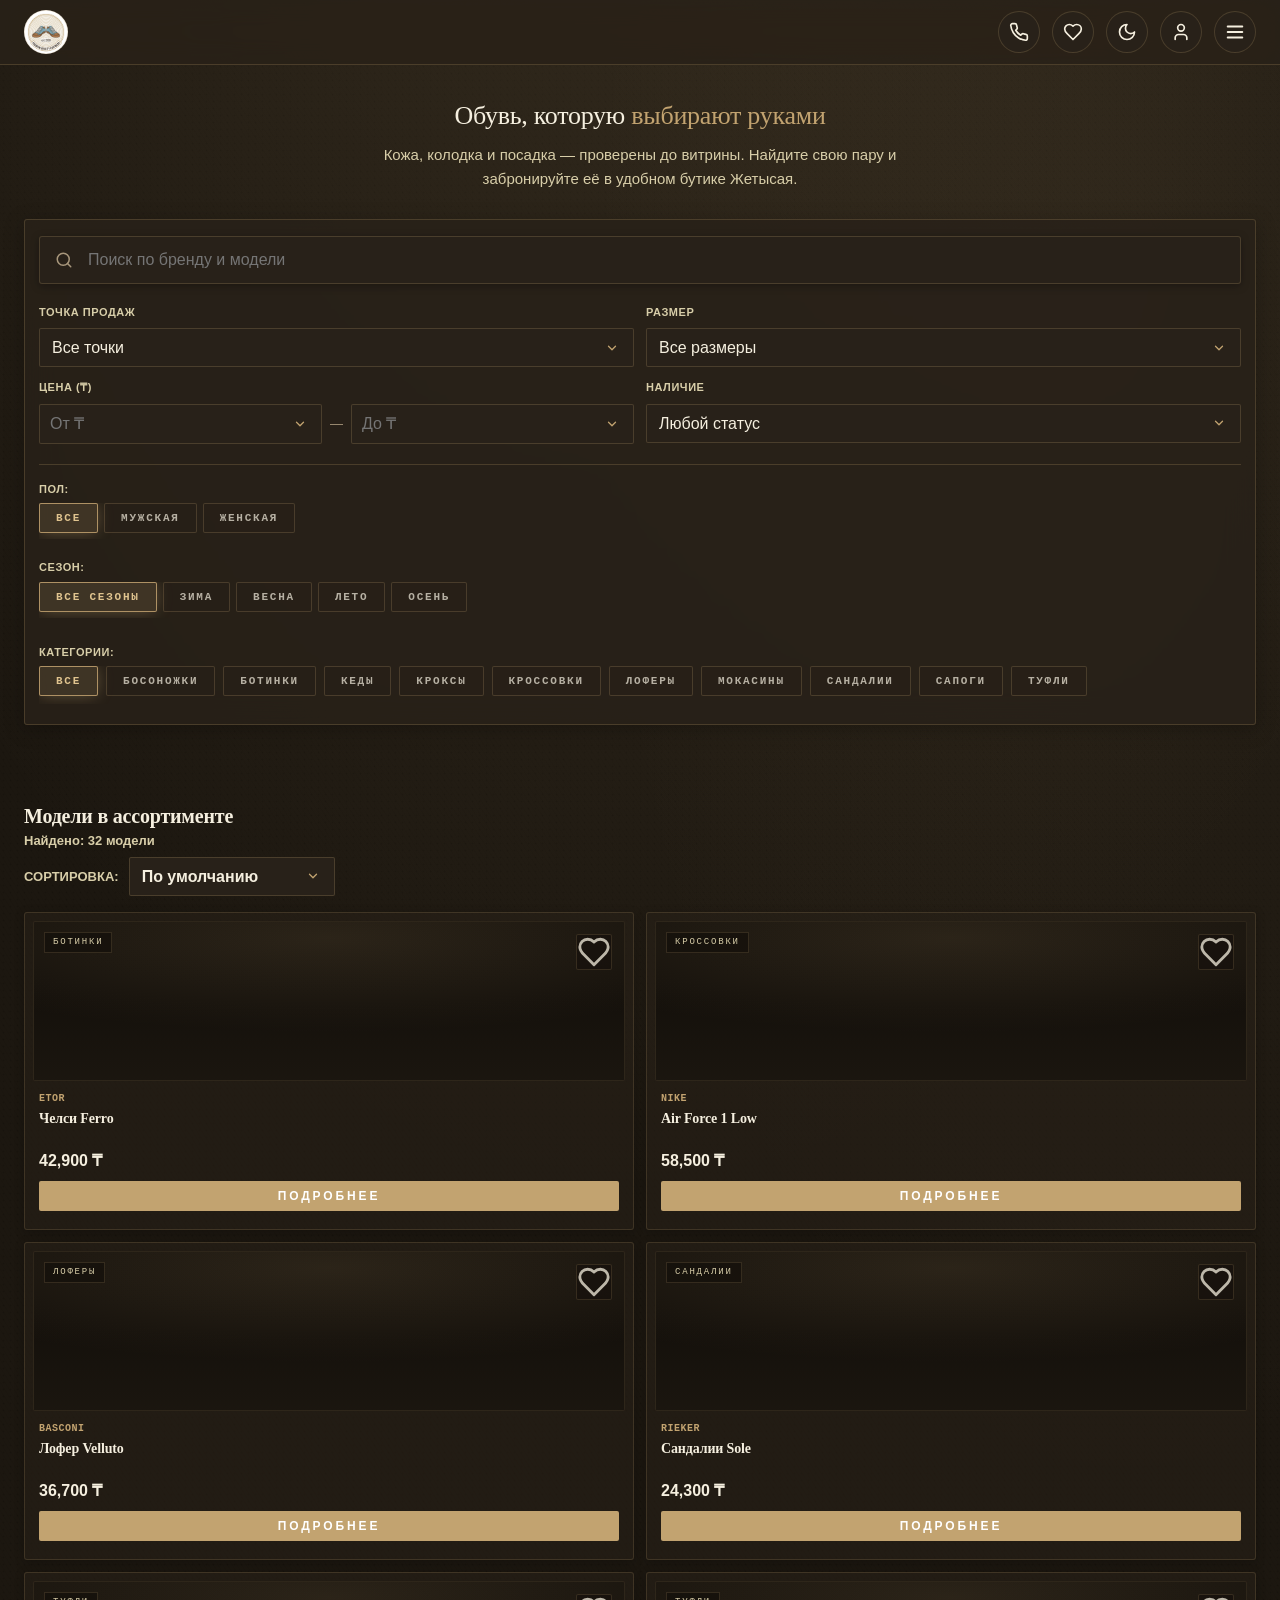
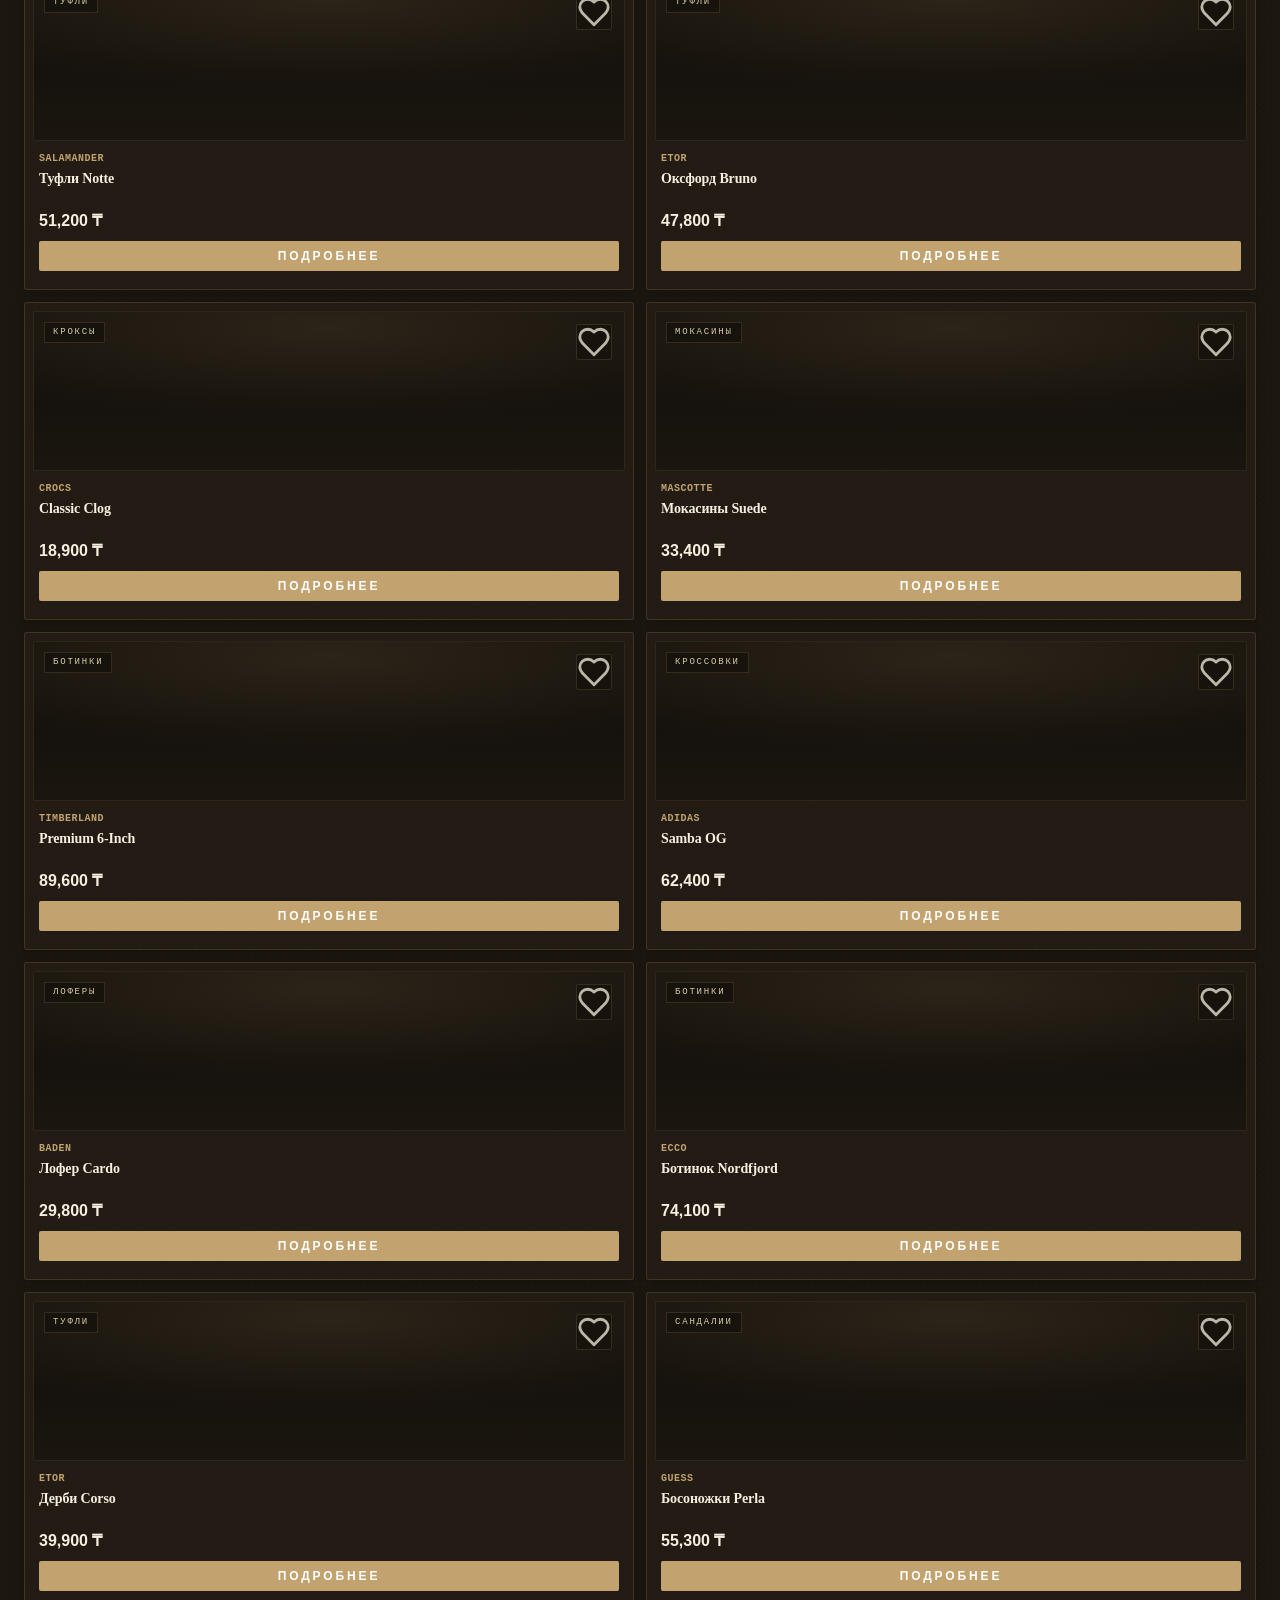
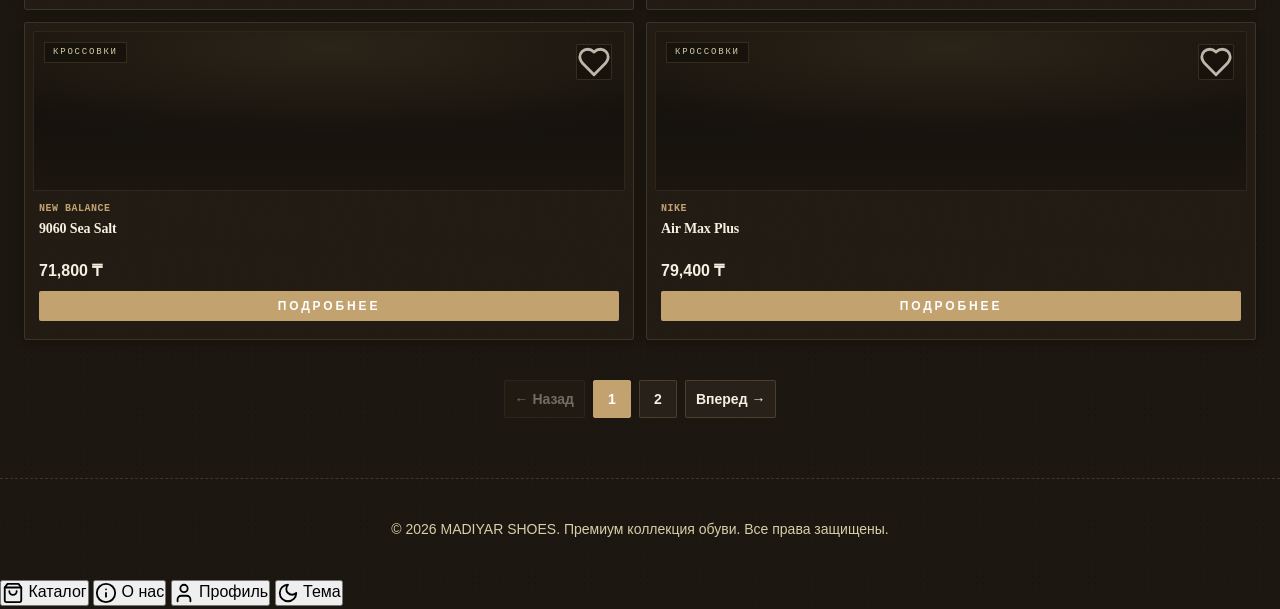
==== commit 6ade437a: "fix: stabilize mobile product actions and header" ====
--- a/index.html
+++ b/index.html
@@ -7,7 +7,7 @@
   <meta http-equiv="Content-Security-Policy" content="default-src 'self'; connect-src 'self' https://*.supabase.co; img-src 'self' data: https://images.unsplash.com https://*.supabase.co; style-src 'self' 'unsafe-inline' https://fonts.googleapis.com; font-src 'self' https://fonts.gstatic.com; script-src 'self' https://cdn.jsdelivr.net; frame-src 'self'; base-uri 'self'; form-action 'self'">
 
   <title>MADIYAR SHOES — Премиум каталог и Учет остатков</title>
-  <link rel="stylesheet" href="css/style.css?v=1017">
+  <link rel="stylesheet" href="css/style.css?v=1018">
 </head>
 
 <body>
@@ -736,7 +736,7 @@
             fill="none" stroke="currentColor" stroke-width="2.3" stroke-linecap="round" stroke-linejoin="round">
             <path d="m15 18-6-6 6-6"></path>
           </svg></button>
-        <div class="product-page-topbar-title">MADIYAR</div>
+        <div class="product-page-topbar-title" id="product-page-title"></div>
         <button type="button" class="product-page-share" id="btn-share-product" aria-label="Поделиться товаром">
           <svg viewBox="0 0 24 24" fill="none" stroke="currentColor" stroke-width="2"><circle cx="18" cy="5" r="3"/><circle cx="6" cy="12" r="3"/><circle cx="18" cy="19" r="3"/><path d="m8.6 10.5 6.8-4M8.6 13.5l6.8 4"/></svg>
         </button>
@@ -783,7 +783,7 @@
 
           <!-- Действия с обувью -->
           <div class="details-actions-block">
-            <button class="btn-booking" id="btn-book-action" disabled>
+            <button class="btn-booking" id="btn-book-action">
               <svg xmlns="http://www.w3.org/2000/svg" width="18" height="18" viewBox="0 0 24 24" fill="none"
                 stroke="currentColor" stroke-width="2" stroke-linecap="round" stroke-linejoin="round">
                 <path d="M19 21v-2a4 4 0 0 0-4-4H9a4 4 0 0 0-4 4v2" />
@@ -791,8 +791,8 @@
               </svg>
               Забронировать
             </button>
-            <button class="btn-buy-now" id="btn-buy-action" disabled>
-              <span>Оставить заявку Kaspi</span>
+            <button class="btn-buy-now" id="btn-buy-action">
+              <span>Kaspi</span>
             </button>
           </div>
         </div>
@@ -1183,8 +1183,8 @@
   <script src="js/utils.js?v=27"></script>
   <script src="js/db.js?v=25"></script>
   <script src="js/auth.js?v=25"></script>
-  <script src="js/catalog.js?v=29"></script>
-  <script src="js/orders.js?v=25"></script>
+  <script src="js/catalog.js?v=30"></script>
+  <script src="js/orders.js?v=26"></script>
   <script src="js/admin.js?v=26"></script>
   <script src="js/sales.js?v=26"></script>
   <script src="js/app.js?v=31"></script>
--- a/css/style.css
+++ b/css/style.css
@@ -2749,6 +2749,63 @@
   }
 }
 
+/* Карточка товара: неподвижная шапка и действия в потоке, без перекрытия контента. */
+@media (max-width: 768px) {
+  html body #modal-product-details.product-page-view,
+  html body #modal-product-details.product-page-view.open {
+    transform: none !important;
+    contain: none !important;
+  }
+
+  html body #modal-product-details.product-page-view .modal-container {
+    transform: none !important;
+  }
+
+  html body #modal-product-details.product-page-view .product-page-topbar {
+    position: fixed !important;
+    top: 0 !important;
+    right: 0 !important;
+    left: 0 !important;
+    z-index: 30 !important;
+    width: 100% !important;
+  }
+
+  html body #modal-product-details.product-page-view .product-details {
+    padding-top: 62px !important;
+    padding-bottom: calc(94px + env(safe-area-inset-bottom)) !important;
+  }
+
+  html body #modal-product-details.product-page-view .details-actions-block {
+    position: static !important;
+    display: grid !important;
+    grid-template-columns: 1fr 1fr !important;
+    gap: 8px !important;
+    margin: 18px 0 0 !important;
+    padding: 0 !important;
+    background: transparent !important;
+    border: 0 !important;
+  }
+
+  html body #modal-product-details.product-page-view .btn-booking,
+  html body #modal-product-details.product-page-view .btn-buy-now {
+    min-height: 54px !important;
+    opacity: 1 !important;
+    box-shadow: none !important;
+  }
+
+  html body #modal-product-details.product-page-view .btn-booking {
+    background: var(--bg-card-soft) !important;
+    border: 1px solid var(--primary) !important;
+    color: var(--text-primary) !important;
+  }
+
+  html body #modal-product-details.product-page-view .btn-buy-now {
+    background: var(--kaspi-red) !important;
+    border-color: var(--kaspi-red) !important;
+    color: #fff !important;
+  }
+}
+
 /* Финальная адаптация окон и панели управления для телефона. */
 .modal-close,
 body.is-admin-portal .modal-close {
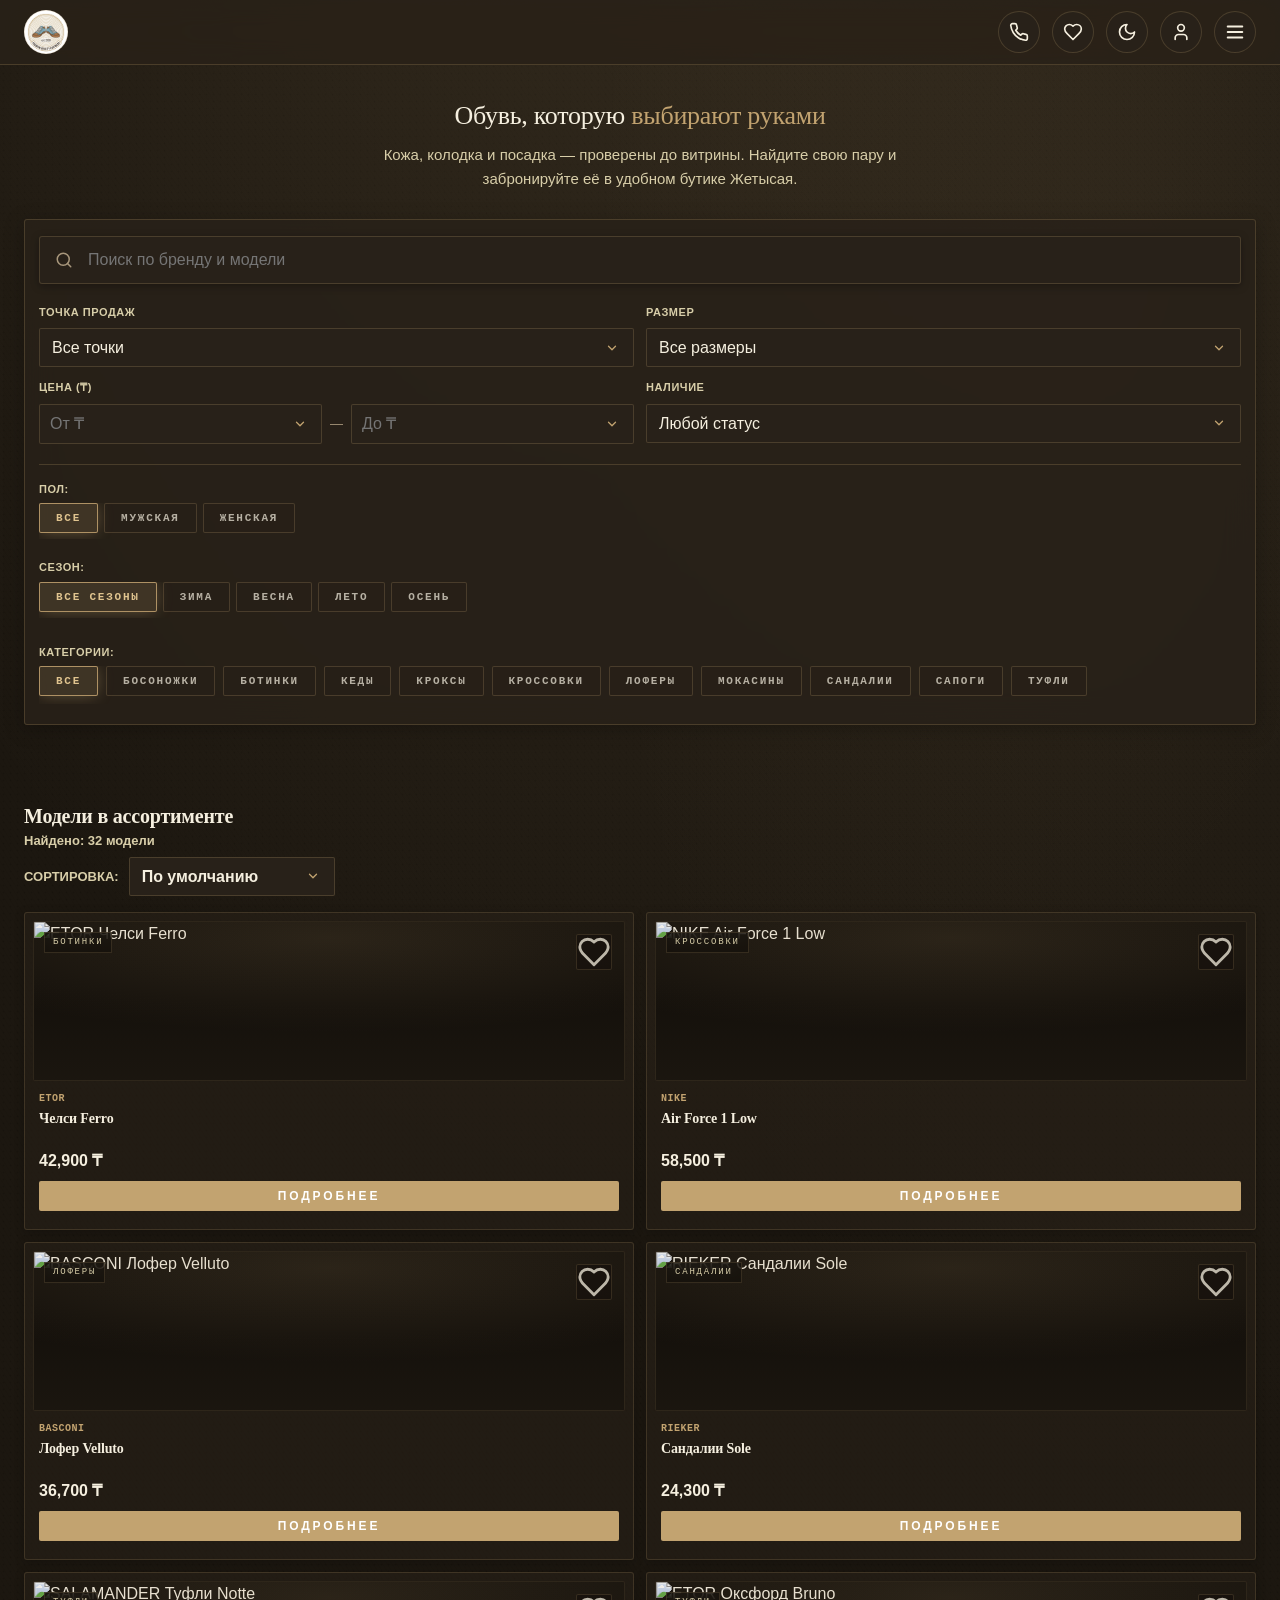
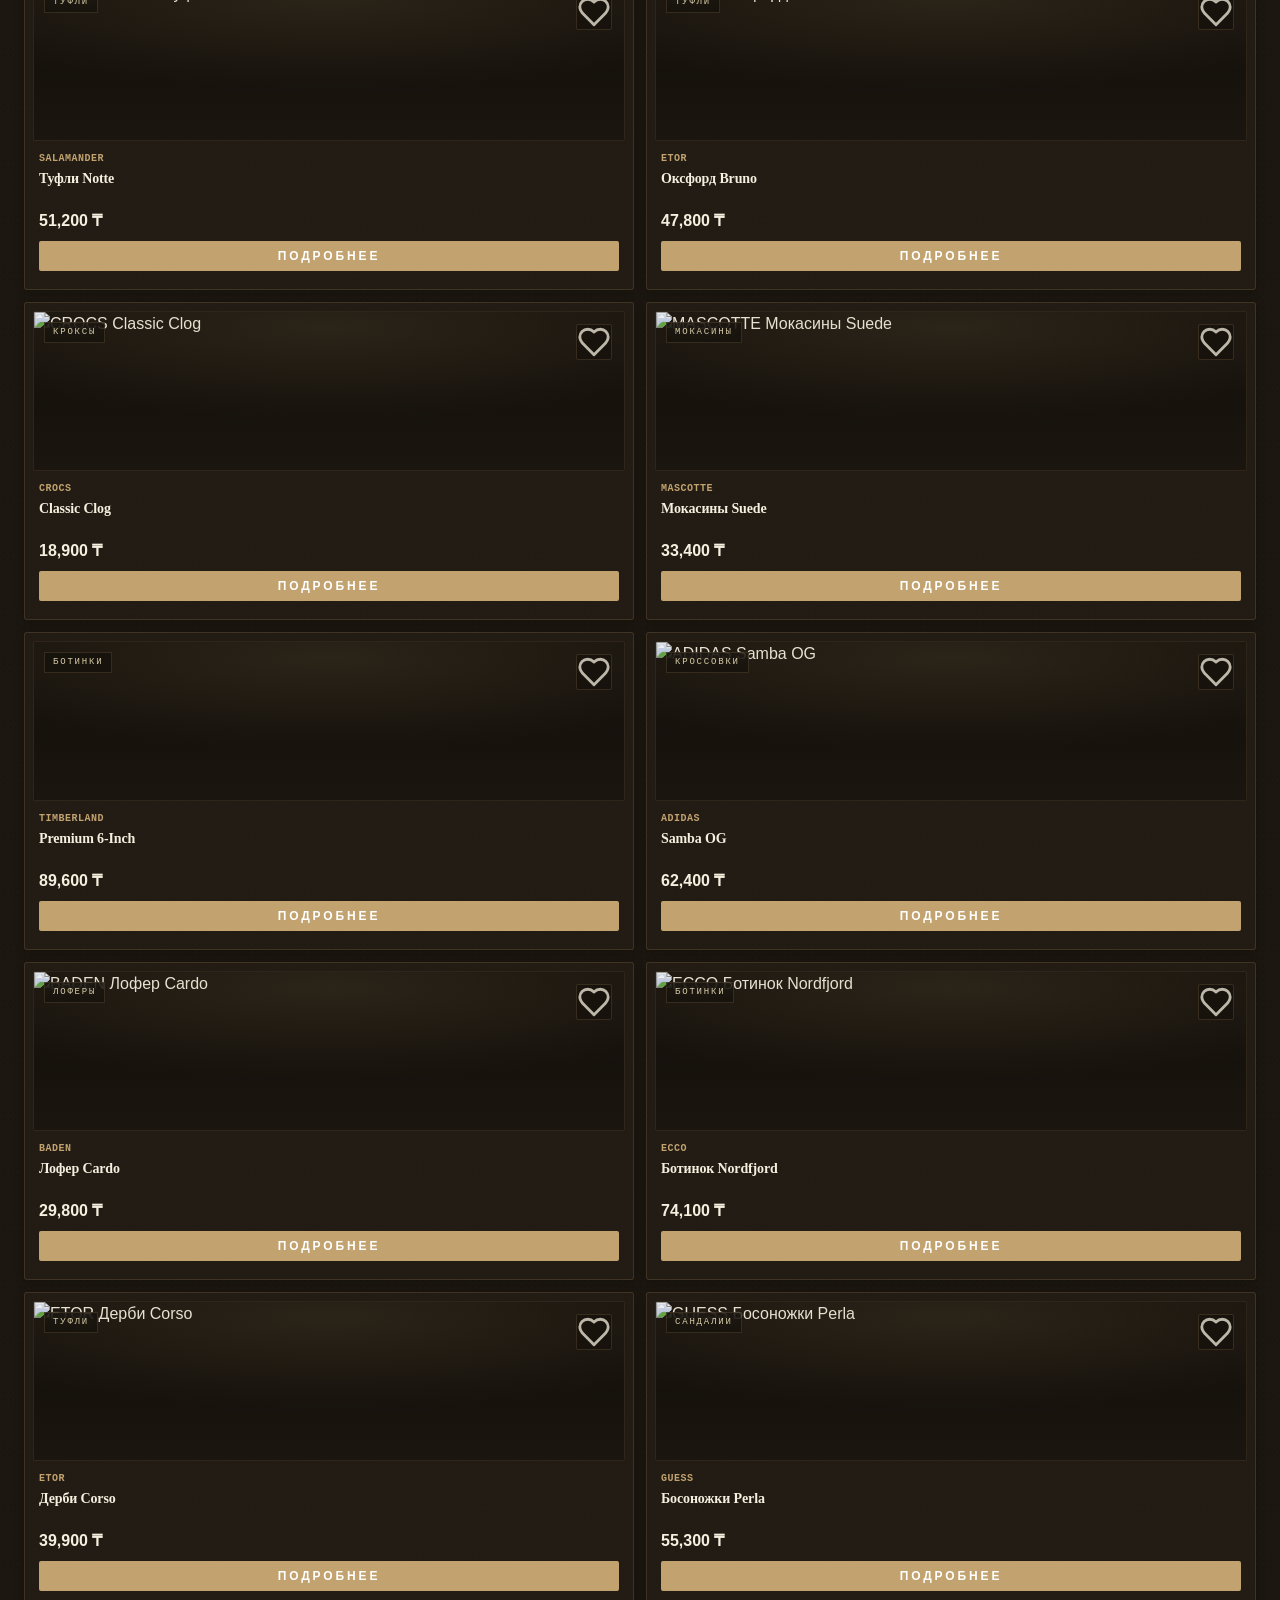
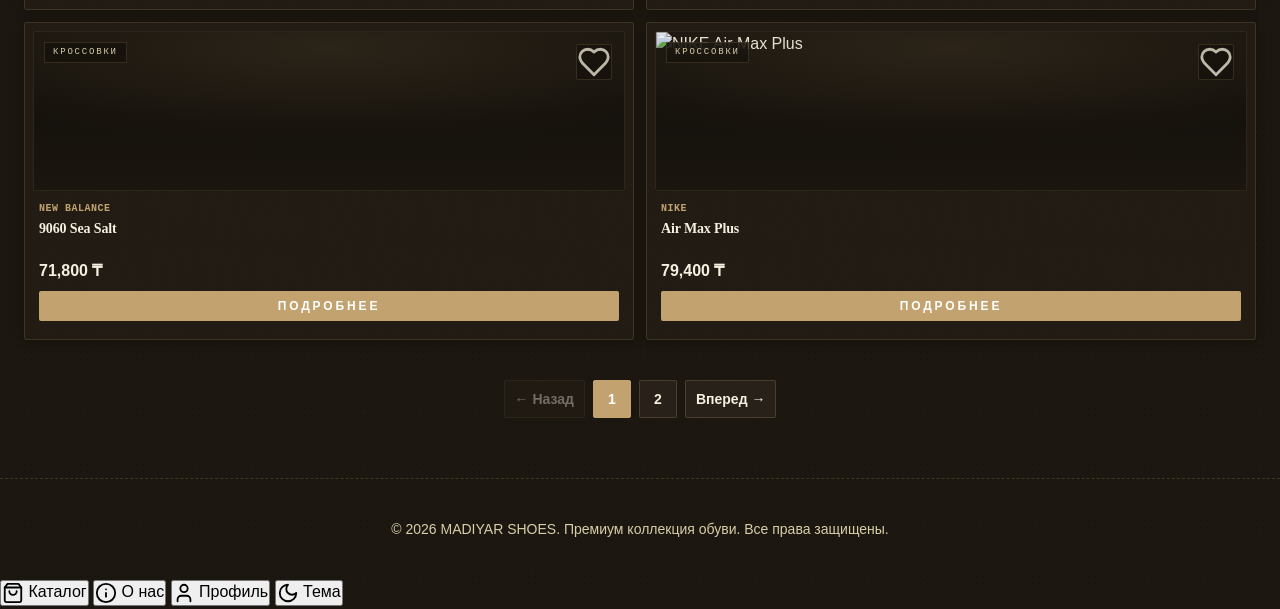
==== commit 1074b0be: "feat: improve client profile and about page" ====
--- a/index.html
+++ b/index.html
@@ -7,7 +7,7 @@
   <meta http-equiv="Content-Security-Policy" content="default-src 'self'; connect-src 'self' https://*.supabase.co; img-src 'self' data: https://images.unsplash.com https://*.supabase.co; style-src 'self' 'unsafe-inline' https://fonts.googleapis.com; font-src 'self' https://fonts.gstatic.com; script-src 'self' https://cdn.jsdelivr.net; frame-src 'self'; base-uri 'self'; form-action 'self'">
 
   <title>MADIYAR SHOES — Премиум каталог и Учет остатков</title>
-  <link rel="stylesheet" href="css/style.css?v=1018">
+  <link rel="stylesheet" href="css/style.css?v=1019">
 </head>
 
 <body>
@@ -251,105 +251,85 @@
     </div>
 
 
-    <!-- 3. СТРАНИЦА "О НАС" С ИСТОРИЕЙ И КАРТАМИ -->
+    <!-- 3. СТРАНИЦА "О НАС" -->
     <div id="page-about" class="client-page d-none">
-      <!-- Наша история -->
-      <section class="container" style="margin-top: 40px; margin-bottom: 50px;">
-        <div class="filters-section" style="padding: 40px; border-radius: var(--radius-lg);">
-          <h2
-            style="font-family: var(--font-title); font-size: 32px; text-align: center; margin-bottom: 20px; color: var(--text-primary);">
-            Наша история</h2>
-          <p
-            style="font-size: 16px; line-height: 1.8; color: var(--text-secondary); margin-bottom: 15px; text-align: justify;">
-            Все началось в далеком 2008 году как скромное семейное дело. Мы с родителями всегда считали, что
-            качественная обувь — это залог уверенных шагов в будущее, отсюда и родилось наше название —
-            <strong>MADIYAR</strong>.
-            Первый наш бутик открылся на базаре «Кулпаршын». В те годы мы лично отбирали каждую модель, проверяя
-            прочность швов, мягкость кожи и удобство колодки. Наши клиенты ценили эту заботу, и слухи о качественном
-            бутике быстро расходились по городу.
-          </p>
-          <p style="font-size: 16px; line-height: 1.8; color: var(--text-secondary); text-align: justify;">
-            Со временем наше дело росло, и к нам присоединилось новое поколение семьи. Чтобы быть ближе к покупателям,
-            которые ценят современный комфорт, мы открыли вторую точку продаж в одном из знаковых торгово-выставочных
-            комплексов Жетысая — Гранд Парке. Сегодня MADIYAR — это проверенный временем бренд с 4 заботливыми
-            администраторами (нашей семьей!), собственными точками и тысячами постоянных клиентов, шагающих по жизни с
-            комфортом.
-          </p>
-        </div>
-      </section>
-
-      <!-- Интерактивная карта и бутики -->
-      <section class="container" style="margin-bottom: 60px;">
-        <div class="filters-section" style="padding: 30px;">
-          <h2
-            style="font-family: var(--font-title); font-size: 28px; text-align: center; margin-bottom: 25px; color: var(--text-primary);">
-            Наши торговые точки</h2>
-
-          <div style="display: flex; justify-content: center; gap: 15px; margin-bottom: 30px; flex-wrap: wrap;">
-            <button class="nav-tab-btn active" id="btn-map-bazaar" style="padding: 10px 24px; cursor: pointer;">Базар
-              «Кулпаршын» (25 бутик)</button>
-            <button class="nav-tab-btn" id="btn-map-mall" style="padding: 10px 24px; cursor: pointer;">Гранд Парк (1
-              блок, 10 бутик)</button>
-          </div>
-
-          <div style="display: grid; grid-template-columns: repeat(auto-fit, minmax(300px, 1fr)); gap: 30px;">
-            <!-- Информация и Фото бутика -->
-            <div style="display: flex; flex-direction: column; gap: 20px;">
-              <!-- Контент для Кулпаршын -->
-              <div id="info-map-bazaar" class="map-info-block">
-                <div
-                  style="border-radius: var(--radius-md); overflow: hidden; height: 220px; margin-bottom: 15px; border: 1px solid var(--border-color); background: rgba(0,0,0,0.05); display: flex; justify-content: center; align-items: center;">
-                  <img src="https://images.unsplash.com/photo-1441986300917-64674bd600d8?w=800&q=80"
-                    style="width: 100%; height: 100%; object-fit: cover;" alt="Бутик Кулпаршын">
-                </div>
-                <h3 style="margin-bottom: 10px; color: var(--text-primary);">Базар «Кулпаршын»</h3>
-                <p style="font-size: 14px; margin-bottom: 6px; color: var(--text-secondary);"><strong>Адрес:</strong>
-                  Базар «Кулпаршын», бутик 25</p>
-                <p style="font-size: 14px; margin-bottom: 6px; color: var(--text-secondary);"><strong>Режим
-                    работы:</strong> Вторник — Воскресенье, 09:00 - 18:00</p>
-                <p style="font-size: 14px; margin-bottom: 15px; color: var(--text-secondary);"><strong>Телефон:</strong>
-                  +7 (777) 123-45-67</p>
-              </div>
-
-              <!-- Контент для Гранд Парк -->
-              <div id="info-map-mall" class="map-info-block d-none">
-                <div
-                  style="border-radius: var(--radius-md); overflow: hidden; height: 220px; margin-bottom: 15px; border: 1px solid var(--border-color); background: rgba(0,0,0,0.05); display: flex; justify-content: center; align-items: center;">
-                  <img src="https://images.unsplash.com/photo-1528698827591-e19ccd7bc23d?w=800&q=80"
-                    style="width: 100%; height: 100%; object-fit: cover;" alt="Бутик Гранд Парк">
-                </div>
-                <h3 style="margin-bottom: 10px; color: var(--text-primary);">Гранд Парк</h3>
-                <p style="font-size: 14px; margin-bottom: 6px; color: var(--text-secondary);"><strong>Адрес:</strong>
-                  Гранд Парк, 1 блок, бутик 10</p>
-                <p style="font-size: 14px; margin-bottom: 6px; color: var(--text-secondary);"><strong>Режим
-                    работы:</strong> Ежедневно, 10:00 - 22:00</p>
-                <p style="font-size: 14px; margin-bottom: 15px; color: var(--text-secondary);"><strong>Телефон:</strong>
-                  +7 (778) 987-65-43</p>
-              </div>
-
-              <button class="btn-primary" id="btn-show-map-action" style="width: 100%; cursor: pointer;">Показать
-                интерактивную карту</button>
-            </div>
-
-            <!-- Контейнер для Карты -->
-            <div id="map-iframe-container"
-              style="border-radius: var(--radius-md); overflow: hidden; height: 350px; border: 1px solid var(--border-color); background: rgba(0,0,0,0.03); display: flex; align-items: center; justify-content: center; position: relative;">
-              <div id="map-placeholder-text" style="padding: 20px; text-align: center; color: var(--text-secondary);">
-                <svg xmlns="http://www.w3.org/2000/svg" width="40" height="40" viewBox="0 0 24 24" fill="none"
-                  stroke="currentColor" stroke-width="1.5" stroke-linecap="round" stroke-linejoin="round"
-                  style="margin-bottom: 10px; color: var(--primary);">
-                  <path d="M20 10c0 6-8 12-8 12s-8-6-8-12a8 8 0 0 1 16 0Z" />
-                  <circle cx="12" cy="10" r="3" />
-                </svg>
-                <p>Нажмите на кнопку слева, чтобы запустить интерактивную карту</p>
-              </div>
-
-
-              <iframe id="map-iframe" src="" style="width:100%; height:100%; border:none; display:none;"
-                sandbox="allow-scripts" allowfullscreen="true"></iframe>
-            </div>
-          </div>
-        </div>
+      <section class="about-page container">
+        <div class="about-hero-card">
+          <span class="about-eyebrow">Семейный магазин с 2008 года</span>
+          <h1>Помогаем выбрать обувь, в которой удобно каждый день</h1>
+          <p>Мы лично проверяем посадку, материалы и качество каждой модели до того, как она попадёт на витрину.</p>
+          <div class="about-facts" aria-label="Коротко о магазине">
+            <div><strong>2008</strong><span>год основания</span></div>
+            <div><strong>2</strong><span>торговые точки</span></div>
+            <div><strong>Лично</strong><span>проверяем модели</span></div>
+          </div>
+        </div>
+
+        <div class="about-story-card">
+          <div class="about-section-heading">
+            <span class="about-eyebrow">Наша история</span>
+            <h2>От семейного бутика к двум торговым точкам</h2>
+          </div>
+          <div class="about-story-copy">
+            <p>Первый бутик MADIYAR открылся на базаре «Кулпаршын». С самого начала мы отбирали обувь вручную: проверяли швы, мягкость материалов, колодку и удобство посадки.</p>
+            <p>Позже появилась вторая точка в Гранд Парке. Мы сохранили семейный подход: помогаем подобрать размер, честно рассказываем о модели и остаёмся на связи после покупки.</p>
+          </div>
+        </div>
+
+        <section class="about-locations" aria-labelledby="about-locations-title">
+          <div class="about-section-heading">
+            <span class="about-eyebrow">Где нас найти</span>
+            <h2 id="about-locations-title">Наши торговые точки</h2>
+            <p>Выберите точку, чтобы посмотреть режим работы и расположение.</p>
+          </div>
+
+          <div class="about-location-tabs" role="tablist" aria-label="Торговые точки">
+            <button class="nav-tab-btn active" id="btn-map-bazaar" role="tab" aria-selected="true">Кулпаршын</button>
+            <button class="nav-tab-btn" id="btn-map-mall" role="tab" aria-selected="false">Гранд Парк</button>
+          </div>
+
+          <div class="about-location-layout">
+            <div class="about-location-content">
+              <article id="info-map-bazaar" class="map-info-block about-location-card">
+                <img src="https://images.unsplash.com/photo-1441986300917-64674bd600d8?w=900&q=82" alt="Бутик на базаре Кулпаршын">
+                <div class="about-location-body">
+                  <h3>Базар «Кулпаршын»</h3>
+                  <dl>
+                    <div><dt>Адрес</dt><dd>Базар «Кулпаршын», бутик 25</dd></div>
+                    <div><dt>Режим работы</dt><dd>Вт–Вс, 09:00–18:00</dd></div>
+                    <div><dt>Телефон</dt><dd>+7 (777) 123-45-67</dd></div>
+                  </dl>
+                </div>
+              </article>
+
+              <article id="info-map-mall" class="map-info-block about-location-card d-none">
+                <img src="https://images.unsplash.com/photo-1528698827591-e19ccd7bc23d?w=900&q=82" alt="Бутик в Гранд Парке">
+                <div class="about-location-body">
+                  <h3>Гранд Парк</h3>
+                  <dl>
+                    <div><dt>Адрес</dt><dd>Гранд Парк, 1 блок, бутик 10</dd></div>
+                    <div><dt>Режим работы</dt><dd>Ежедневно, 10:00–22:00</dd></div>
+                    <div><dt>Телефон</dt><dd>+7 (778) 987-65-43</dd></div>
+                  </dl>
+                </div>
+              </article>
+
+              <button class="btn-primary about-map-button" id="btn-show-map-action">
+                <svg viewBox="0 0 24 24" fill="none" stroke="currentColor" stroke-width="2"><path d="M20 10c0 6-8 12-8 12s-8-6-8-12a8 8 0 1 1 16 0Z"/><circle cx="12" cy="10" r="3"/></svg>
+                Показать на карте
+              </button>
+            </div>
+
+            <div id="map-iframe-container" class="about-map-container">
+              <div id="map-placeholder-text" class="about-map-placeholder">
+                <svg viewBox="0 0 24 24" fill="none" stroke="currentColor" stroke-width="1.7"><path d="M20 10c0 6-8 12-8 12s-8-6-8-12a8 8 0 1 1 16 0Z"/><circle cx="12" cy="10" r="3"/></svg>
+                <strong>Карта загрузится по нажатию</strong>
+                <span>Так страница открывается быстрее и расходует меньше мобильного интернета.</span>
+              </div>
+              <iframe id="map-iframe" src="" title="Карта торговой точки" sandbox="allow-scripts" allowfullscreen="true"></iframe>
+            </div>
+          </div>
+        </section>
       </section>
     </div>
 
@@ -811,30 +791,35 @@
 
       <!-- Форма входа/регистрации (показывается гостю) -->
       <div class="auth-box" id="auth-form-container">
-        <h2 class="auth-title" id="auth-modal-title">Данные для бронирования</h2>
-        <p class="auth-desc" id="auth-modal-desc">Укажите имя и телефон. Данные сохранятся только на этом устройстве для просмотра заявок.</p>
+        <div class="auth-intro-icon" aria-hidden="true"><svg viewBox="0 0 24 24" fill="none" stroke="currentColor" stroke-width="1.8"><circle cx="12" cy="8" r="4"/><path d="M4 21a8 8 0 0 1 16 0"/></svg></div>
+        <h2 class="auth-title" id="auth-modal-title">Вход в профиль</h2>
+        <p class="auth-desc" id="auth-modal-desc">Сохраняйте бронирования и заявки Kaspi в одном месте.</p>
 
         <form id="auth-form">
+          <div class="form-group">
+            <label class="form-label" for="auth-phone">Номер телефона</label>
+            <input type="tel" class="form-input" id="auth-phone" placeholder="+7 777 123 45 67" autocomplete="tel" inputmode="tel" required>
+          </div>
+
           <div class="form-group" id="name-group">
-            <label class="form-label">Ваши Имя и Фамилия</label>
-            <input type="text" class="form-input" id="auth-name" placeholder="Например, Арман Сериков" required>
-          </div>
-
-          <div class="form-group">
-            <label class="form-label">Номер телефона</label>
-            <input type="tel" class="form-input" id="auth-phone" placeholder="+7 (777) 123-45-67" required>
+            <label class="form-label" for="auth-name">Имя и фамилия</label>
+            <input type="text" class="form-input" id="auth-name" placeholder="Например, Арман Сериков" autocomplete="name" required>
           </div>
 
           <button type="submit" class="btn-submit" id="btn-auth-submit">Продолжить</button>
+          <p class="auth-privacy-note">Данные хранятся только на этом устройстве и используются для ваших заявок.</p>
         </form>
       </div>
 
       <!-- Панель профиля клиента (показывается авторизованному) -->
       <div class="profile-box d-none" id="profile-container">
-        <div class="profile-header" style="padding-right: 48px;">
-          <div>
+        <div class="profile-header">
+          <div class="profile-user-summary">
+            <div class="profile-avatar" aria-hidden="true"><svg viewBox="0 0 24 24" fill="none" stroke="currentColor" stroke-width="1.8"><circle cx="12" cy="8" r="4"/><path d="M4 21a8 8 0 0 1 16 0"/></svg></div>
+            <div>
             <h2 id="profile-user-name">Здравствуйте!</h2>
-            <p style="color:var(--text-secondary); font-size:14px;" id="profile-user-phone"></p>
+              <p id="profile-user-phone"></p>
+            </div>
           </div>
           <button class="btn-secondary btn-profile-logout" id="btn-logout">Выйти</button>
         </div>
@@ -1182,12 +1167,12 @@
   <script src="js/config.js?v=25"></script>
   <script src="js/utils.js?v=27"></script>
   <script src="js/db.js?v=25"></script>
-  <script src="js/auth.js?v=25"></script>
-  <script src="js/catalog.js?v=30"></script>
-  <script src="js/orders.js?v=26"></script>
-  <script src="js/admin.js?v=26"></script>
+  <script src="js/auth.js?v=26"></script>
+  <script src="js/catalog.js?v=31"></script>
+  <script src="js/orders.js?v=27"></script>
+  <script src="js/admin.js?v=27"></script>
   <script src="js/sales.js?v=26"></script>
-  <script src="js/app.js?v=31"></script>
+  <script src="js/app.js?v=32"></script>
 </body>
 
 </html>
--- a/css/style.css
+++ b/css/style.css
@@ -2672,6 +2672,546 @@
   background: rgba(27, 20, 13, 0.9) !important;
 }
 
+/* Клиентский профиль */
+#modal-auth-profile .modal-container {
+  width: min(100% - 28px, 500px);
+  background: var(--bg-modal) !important;
+}
+
+#modal-auth-profile .auth-box {
+  padding: 34px 30px 30px;
+}
+
+.auth-intro-icon,
+.profile-avatar {
+  display: grid;
+  place-items: center;
+  background: var(--bg-card-soft);
+  color: var(--primary);
+  border: 1px solid var(--border-color);
+}
+
+.auth-intro-icon {
+  width: 54px;
+  height: 54px;
+  margin-bottom: 18px;
+  border-radius: 16px;
+}
+
+.auth-intro-icon svg,
+.profile-avatar svg {
+  width: 26px;
+  height: 26px;
+}
+
+#modal-auth-profile .auth-title {
+  margin: 0 48px 8px 0;
+  color: var(--text-primary);
+  font-family: var(--font-title);
+  font-size: 28px;
+  line-height: 1.2;
+}
+
+#modal-auth-profile .auth-desc {
+  max-width: 390px;
+  margin-bottom: 26px;
+  color: var(--text-secondary);
+  line-height: 1.55;
+}
+
+#modal-auth-profile .form-group {
+  margin-bottom: 16px;
+}
+
+#modal-auth-profile .form-label {
+  margin-bottom: 7px;
+  color: var(--text-primary);
+  font-size: 13px;
+}
+
+#modal-auth-profile .form-input {
+  min-height: 52px;
+  padding: 13px 14px;
+  border-radius: 13px;
+  background: var(--bg-card-soft);
+  color: var(--text-primary);
+  font-size: 16px;
+}
+
+#modal-auth-profile .btn-submit {
+  min-height: 52px;
+  margin-top: 4px;
+  border-radius: 13px;
+  color: var(--bg-deep);
+  font-size: 15px;
+}
+
+.auth-privacy-note {
+  margin: 12px 4px 0;
+  color: var(--text-muted);
+  font-size: 11px;
+  line-height: 1.45;
+  text-align: center;
+}
+
+#modal-auth-profile .profile-box {
+  padding: 28px;
+}
+
+#modal-auth-profile .profile-header {
+  display: grid;
+  grid-template-columns: minmax(0, 1fr) auto;
+  align-items: center;
+  gap: 14px;
+  padding: 0 48px 20px 0;
+}
+
+.profile-user-summary {
+  display: flex;
+  min-width: 0;
+  align-items: center;
+  gap: 13px;
+}
+
+.profile-avatar {
+  width: 48px;
+  height: 48px;
+  flex: 0 0 48px;
+  border-radius: 50%;
+}
+
+#profile-user-name {
+  margin: 0 0 3px;
+  overflow-wrap: anywhere;
+  color: var(--text-primary);
+  font-family: var(--font-title);
+  font-size: 21px;
+  line-height: 1.2;
+}
+
+#profile-user-phone {
+  margin: 0;
+  color: var(--text-secondary);
+  font-size: 13px;
+}
+
+.profile-empty-state {
+  display: grid;
+  justify-items: center;
+  gap: 8px;
+  padding: 30px 20px;
+  border: 1px dashed var(--border-color);
+  border-radius: 16px;
+  background: var(--bg-card-soft);
+  text-align: center;
+}
+
+.profile-empty-state svg {
+  width: 34px;
+  height: 34px;
+  margin-bottom: 4px;
+  color: var(--primary);
+}
+
+.profile-empty-state strong {
+  color: var(--text-primary);
+  font-size: 15px;
+}
+
+.profile-empty-state span {
+  max-width: 300px;
+  color: var(--text-secondary);
+  font-size: 13px;
+  line-height: 1.5;
+}
+
+/* Страница «О нас» */
+.about-page {
+  display: grid;
+  gap: 18px;
+  padding-top: 28px;
+  padding-bottom: 56px;
+}
+
+.about-hero-card,
+.about-story-card,
+.about-locations {
+  border: 1px solid var(--border-color);
+  border-radius: 24px;
+  background: var(--bg-card);
+}
+
+.about-hero-card {
+  position: relative;
+  overflow: hidden;
+  padding: clamp(32px, 6vw, 70px);
+  background:
+    linear-gradient(120deg, color-mix(in srgb, var(--bg-card) 96%, transparent), color-mix(in srgb, var(--bg-deep) 78%, transparent)),
+    radial-gradient(circle at 88% 10%, color-mix(in srgb, var(--primary) 24%, transparent), transparent 38%);
+}
+
+.about-eyebrow {
+  display: block;
+  margin-bottom: 12px;
+  color: var(--primary);
+  font-size: 11px;
+  font-weight: 800;
+  letter-spacing: .14em;
+  text-transform: uppercase;
+}
+
+.about-hero-card h1 {
+  max-width: 760px;
+  margin: 0 0 18px;
+  color: var(--text-primary);
+  font-family: var(--font-title);
+  font-size: clamp(34px, 5.4vw, 64px);
+  font-weight: 400;
+  line-height: 1.08;
+}
+
+.about-hero-card > p {
+  max-width: 650px;
+  margin: 0;
+  color: var(--text-secondary);
+  font-size: clamp(15px, 2vw, 18px);
+  line-height: 1.65;
+}
+
+.about-facts {
+  display: grid;
+  grid-template-columns: repeat(3, minmax(0, 1fr));
+  gap: 10px;
+  max-width: 680px;
+  margin-top: 30px;
+}
+
+.about-facts > div {
+  display: grid;
+  gap: 3px;
+  padding: 15px;
+  border: 1px solid var(--border-color);
+  border-radius: 14px;
+  background: var(--bg-card-soft);
+}
+
+.about-facts strong {
+  color: var(--text-primary);
+  font-family: var(--font-title);
+  font-size: 22px;
+  font-weight: 400;
+}
+
+.about-facts span {
+  color: var(--text-secondary);
+  font-size: 11px;
+}
+
+.about-story-card,
+.about-locations {
+  padding: clamp(24px, 4vw, 44px);
+}
+
+.about-story-card {
+  display: grid;
+  grid-template-columns: minmax(220px, .8fr) minmax(0, 1.2fr);
+  gap: 40px;
+}
+
+.about-section-heading h2 {
+  margin: 0;
+  color: var(--text-primary);
+  font-family: var(--font-title);
+  font-size: clamp(27px, 4vw, 40px);
+  font-weight: 400;
+  line-height: 1.2;
+}
+
+.about-section-heading > p {
+  max-width: 560px;
+  margin: 10px 0 0;
+  color: var(--text-secondary);
+  line-height: 1.55;
+}
+
+.about-story-copy {
+  display: grid;
+  gap: 16px;
+}
+
+.about-story-copy p {
+  margin: 0;
+  color: var(--text-secondary);
+  font-size: 15px;
+  line-height: 1.75;
+}
+
+.about-location-tabs {
+  display: grid;
+  grid-template-columns: 1fr 1fr;
+  gap: 8px;
+  max-width: 460px;
+  margin: 24px 0 18px;
+  padding: 5px;
+  border: 1px solid var(--border-color);
+  border-radius: 15px;
+  background: var(--bg-deep);
+}
+
+.about-location-tabs .nav-tab-btn {
+  min-height: 44px;
+  padding: 9px 12px;
+  border-radius: 11px;
+  font-family: var(--font-body);
+  font-size: 13px;
+  letter-spacing: 0;
+  text-transform: none;
+}
+
+.about-location-layout {
+  display: grid;
+  grid-template-columns: minmax(0, .9fr) minmax(340px, 1.1fr);
+  gap: 18px;
+}
+
+.about-location-content {
+  display: flex;
+  min-width: 0;
+  flex-direction: column;
+  gap: 12px;
+}
+
+.about-location-card {
+  overflow: hidden;
+  border: 1px solid var(--border-color);
+  border-radius: 18px;
+  background: var(--bg-card-soft);
+}
+
+.about-location-card > img {
+  display: block;
+  width: 100%;
+  height: 210px;
+  object-fit: cover;
+}
+
+.about-location-body {
+  padding: 19px;
+}
+
+.about-location-body h3 {
+  margin: 0 0 15px;
+  color: var(--text-primary);
+  font-family: var(--font-title);
+  font-size: 23px;
+  font-weight: 400;
+}
+
+.about-location-body dl,
+.about-location-body dd {
+  margin: 0;
+}
+
+.about-location-body dl {
+  display: grid;
+  gap: 11px;
+}
+
+.about-location-body dl > div {
+  display: grid;
+  grid-template-columns: 110px minmax(0, 1fr);
+  gap: 10px;
+}
+
+.about-location-body dt {
+  color: var(--text-muted);
+  font-size: 12px;
+}
+
+.about-location-body dd {
+  color: var(--text-primary);
+  font-size: 13px;
+  line-height: 1.45;
+}
+
+.about-map-button {
+  display: inline-flex;
+  width: 100%;
+  min-height: 50px;
+  align-items: center;
+  justify-content: center;
+  gap: 9px;
+  border-radius: 13px;
+  color: var(--bg-deep);
+}
+
+.about-map-button svg {
+  width: 19px;
+  height: 19px;
+}
+
+.about-map-container {
+  position: relative;
+  display: grid;
+  min-height: 100%;
+  overflow: hidden;
+  place-items: center;
+  border: 1px solid var(--border-color);
+  border-radius: 18px;
+  background: var(--bg-card-soft);
+}
+
+.about-map-placeholder {
+  display: grid;
+  max-width: 320px;
+  justify-items: center;
+  gap: 8px;
+  padding: 24px;
+  color: var(--text-secondary);
+  text-align: center;
+}
+
+.about-map-placeholder svg {
+  width: 42px;
+  height: 42px;
+  margin-bottom: 4px;
+  color: var(--primary);
+}
+
+.about-map-placeholder strong {
+  color: var(--text-primary);
+}
+
+.about-map-placeholder span {
+  font-size: 12px;
+  line-height: 1.5;
+}
+
+#map-iframe {
+  display: none;
+  width: 100%;
+  height: 100%;
+  min-height: 430px;
+  border: 0;
+}
+
+@media (max-width: 768px) {
+  html body #modal-auth-profile.modal-overlay {
+    align-items: flex-end !important;
+    padding: 0 !important;
+  }
+
+  html body #modal-auth-profile .modal-container {
+    width: 100% !important;
+    max-width: 100% !important;
+    max-height: 90dvh !important;
+    border-radius: 22px 22px 0 0 !important;
+  }
+
+  html body #modal-auth-profile .auth-box {
+    padding: 70px 20px calc(24px + env(safe-area-inset-bottom)) !important;
+  }
+
+  html body #modal-auth-profile .profile-box {
+    padding: 70px 18px calc(28px + env(safe-area-inset-bottom)) !important;
+  }
+
+  #modal-auth-profile .profile-header {
+    grid-template-columns: 1fr;
+    align-items: stretch;
+    padding: 0 0 18px !important;
+  }
+
+  .btn-profile-logout {
+    width: 100%;
+    min-height: 44px;
+  }
+
+  .about-page {
+    gap: 12px;
+    padding: 12px 12px calc(96px + env(safe-area-inset-bottom));
+  }
+
+  .about-hero-card,
+  .about-story-card,
+  .about-locations {
+    border-radius: 18px;
+  }
+
+  .about-hero-card {
+    padding: 28px 20px 22px;
+  }
+
+  .about-hero-card h1 {
+    font-size: clamp(31px, 9.4vw, 40px);
+  }
+
+  .about-hero-card > p {
+    font-size: 14px;
+  }
+
+  .about-facts {
+    gap: 7px;
+    margin-top: 22px;
+  }
+
+  .about-facts > div {
+    min-width: 0;
+    padding: 11px 8px;
+  }
+
+  .about-facts strong {
+    font-size: 17px;
+  }
+
+  .about-facts span {
+    font-size: 9px;
+    line-height: 1.3;
+  }
+
+  .about-story-card,
+  .about-locations {
+    padding: 22px 18px;
+  }
+
+  .about-story-card,
+  .about-location-layout {
+    grid-template-columns: 1fr;
+    gap: 20px;
+  }
+
+  .about-section-heading h2 {
+    font-size: 28px;
+  }
+
+  .about-location-tabs {
+    max-width: none;
+    margin-top: 20px;
+  }
+
+  .about-location-card > img {
+    height: 190px;
+  }
+
+  .about-location-body dl > div {
+    grid-template-columns: 95px minmax(0, 1fr);
+  }
+
+  .about-map-container {
+    min-height: 280px;
+  }
+
+  #map-iframe {
+    min-height: 360px;
+  }
+}
+
+[data-theme="light"] #modal-auth-profile .auth-box,
+[data-theme="light"] #modal-auth-profile .profile-box,
+[data-theme="light"] .about-page {
+  color: var(--text-primary);
+}
+
 /* Последний каскад: мобильные элементы не должны переопределяться старыми modal-правилами. */
 @media (max-width: 768px) {
   html body .mobile-quick-filters {
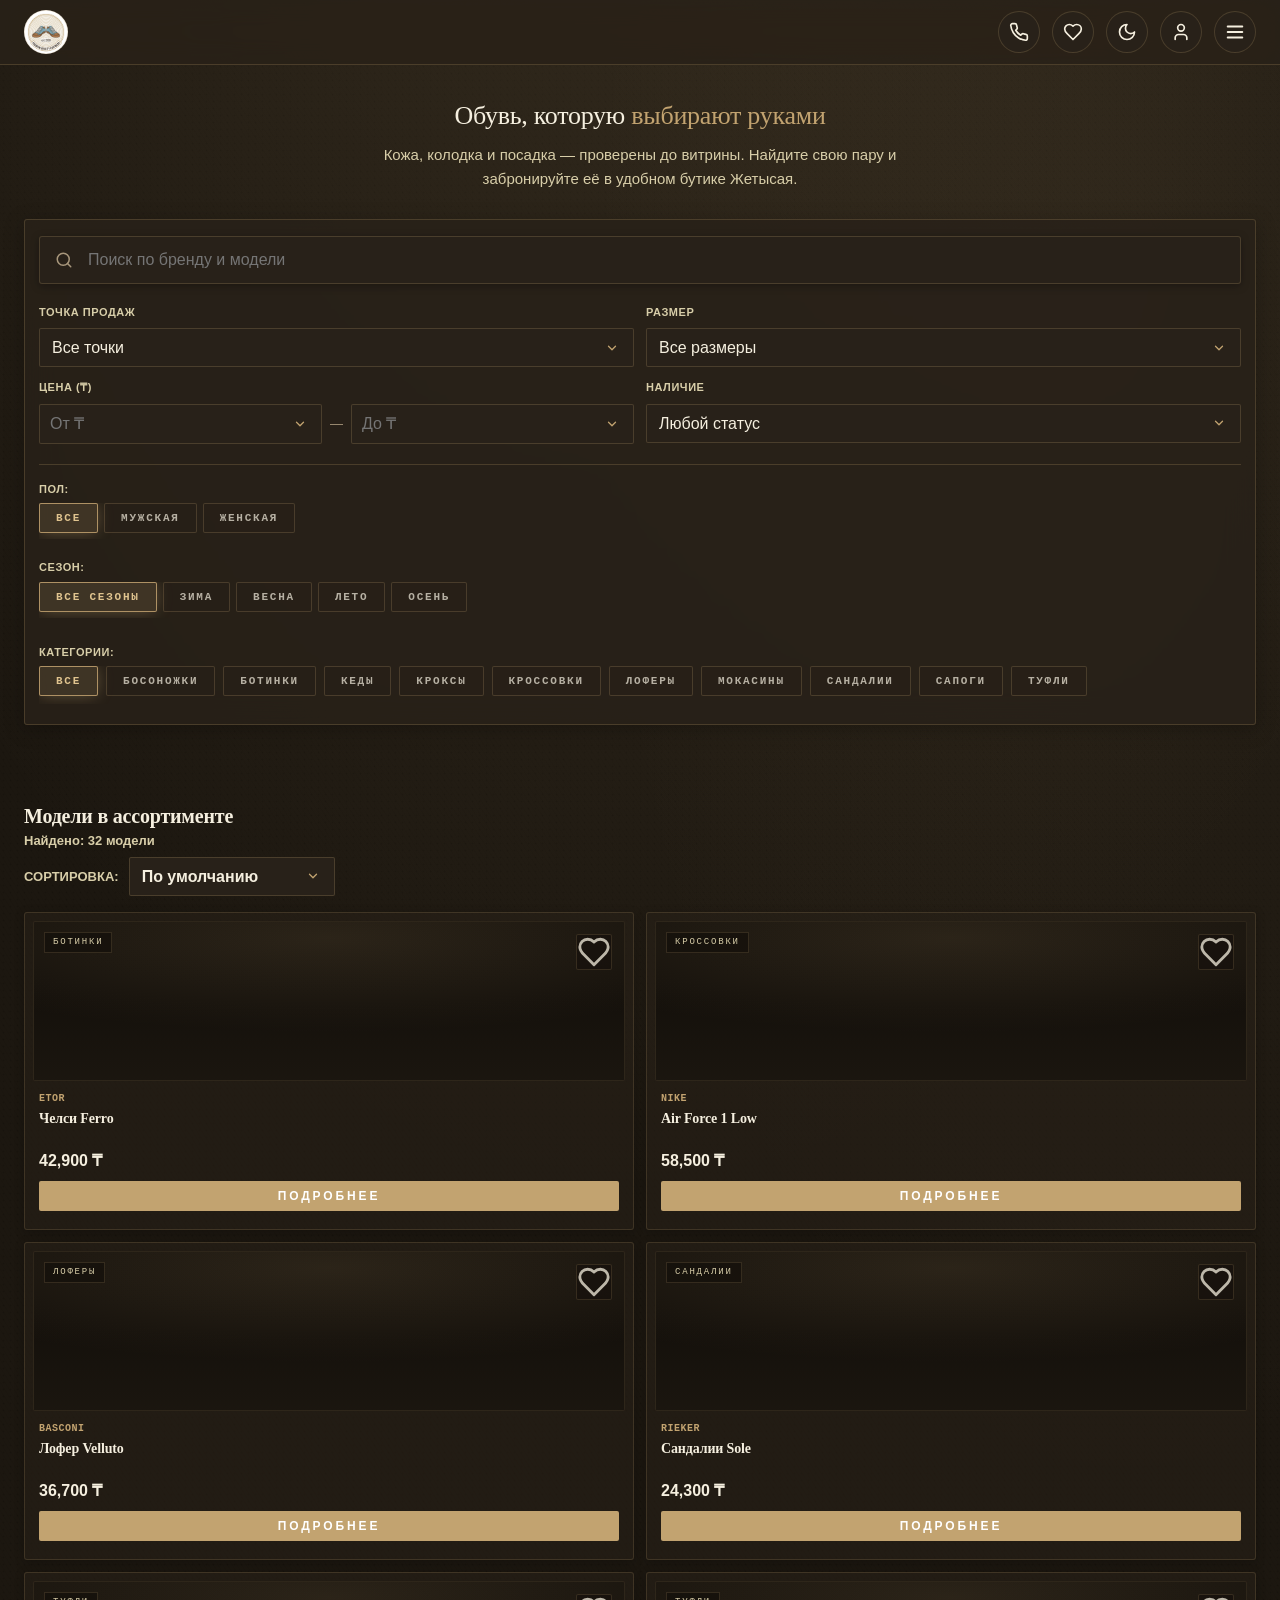
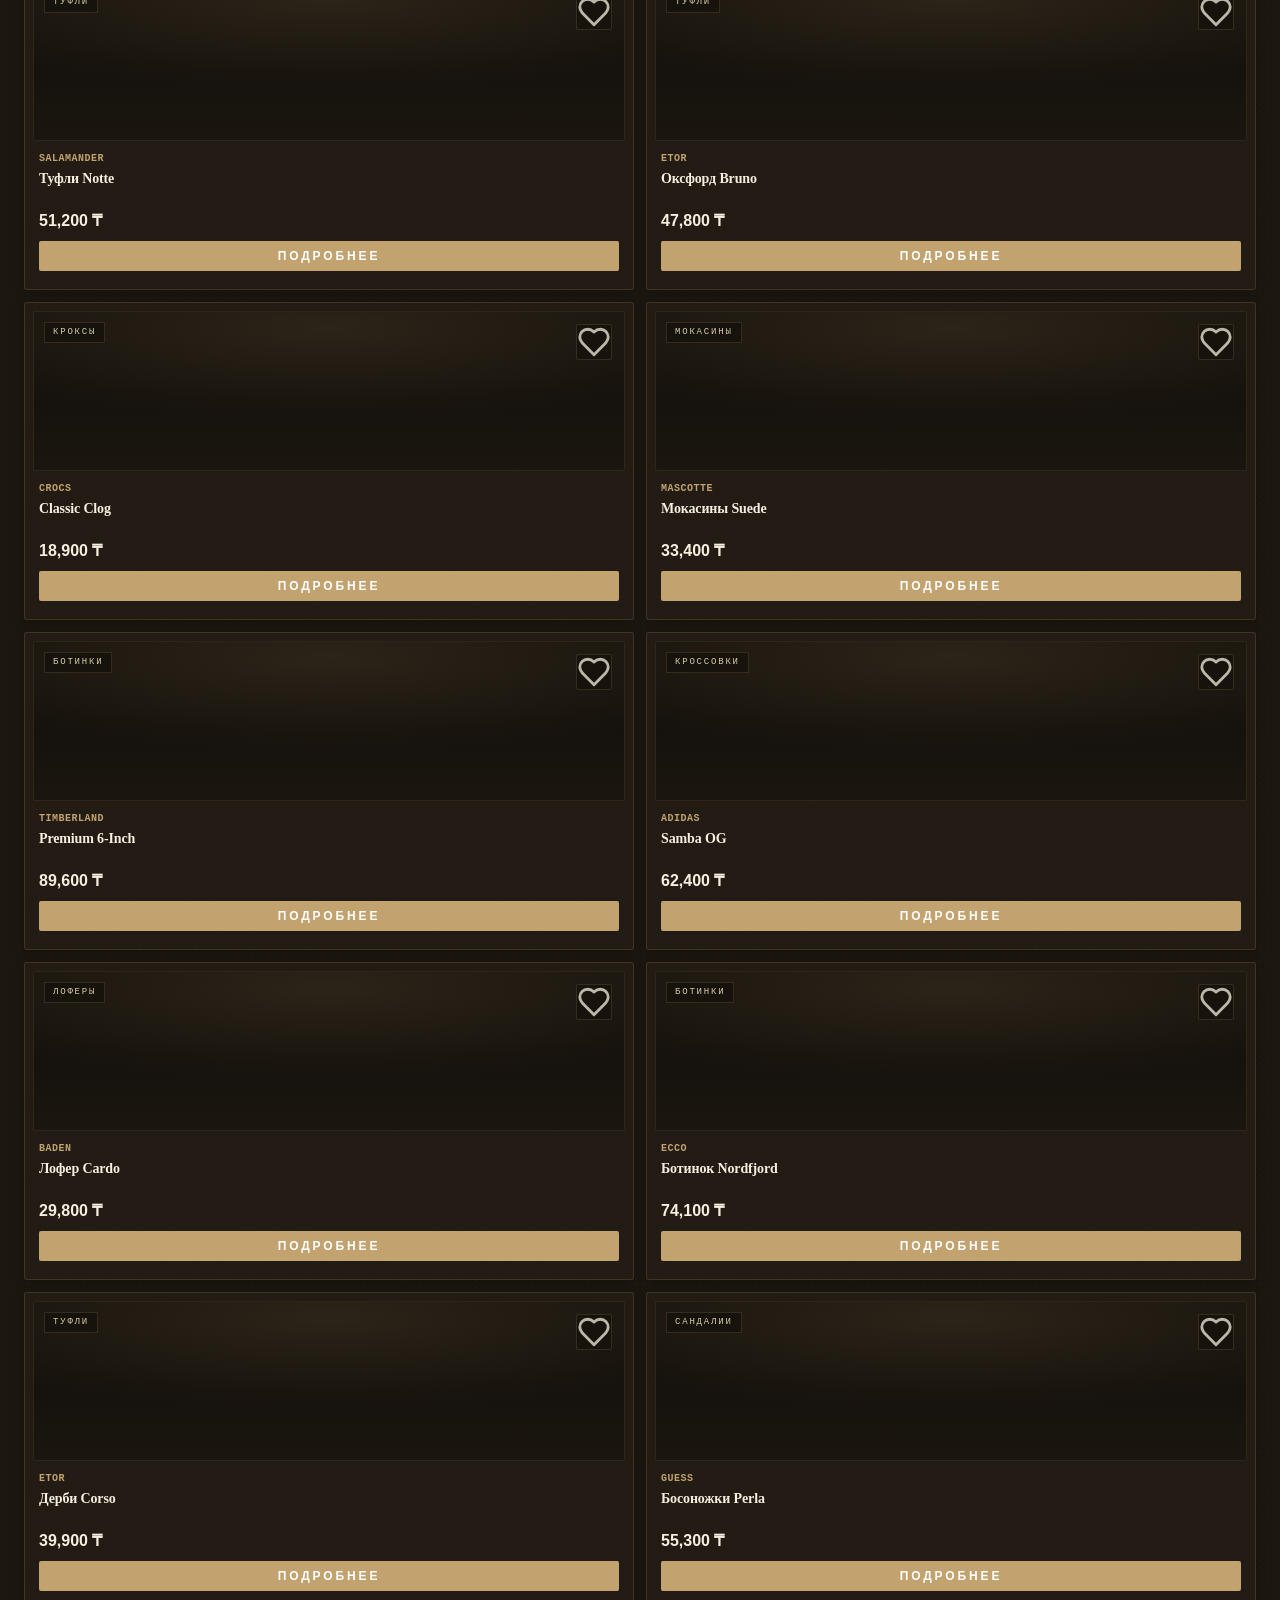
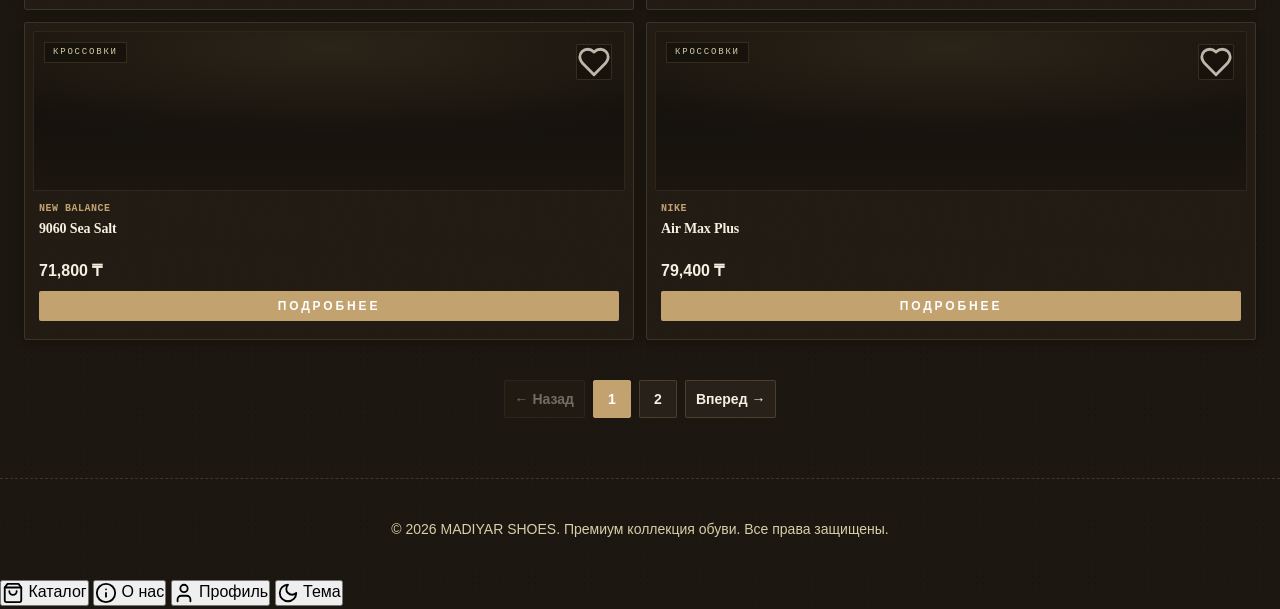
==== commit a1f92084: "feat: refine mobile sorting and authentication sheets" ====
--- a/index.html
+++ b/index.html
@@ -8,6 +8,7 @@
 
   <title>MADIYAR SHOES — Премиум каталог и Учет остатков</title>
   <link rel="stylesheet" href="css/style.css?v=1019">
+  <link rel="stylesheet" href="css/mobile-refinements.css?v=2">
 </head>
 
 <body>
@@ -780,6 +781,44 @@
     </div>
   </div>
 
+  <!-- Мобильная сортировка каталога -->
+  <div class="modal-overlay sort-options-overlay" id="modal-sort-options" role="dialog" aria-modal="true" aria-labelledby="sort-options-title">
+    <div class="modal-container sort-options-sheet">
+      <div class="sort-sheet-handle" aria-hidden="true"></div>
+      <div class="sort-sheet-header">
+        <div>
+          <span class="sort-sheet-eyebrow">Каталог</span>
+          <h2 id="sort-options-title">Сортировка</h2>
+        </div>
+        <button type="button" class="modal-close sort-sheet-close" aria-label="Закрыть сортировку">
+          <svg viewBox="0 0 24 24" fill="none" stroke="currentColor" stroke-width="2.2"><path d="m6 6 12 12M18 6 6 18"/></svg>
+        </button>
+      </div>
+      <div class="sort-options-list" role="radiogroup" aria-label="Порядок товаров">
+        <button type="button" class="sort-option" data-sort-value="default" role="radio" aria-checked="true">
+          <span class="sort-option-icon"><svg viewBox="0 0 24 24" fill="none" stroke="currentColor" stroke-width="1.8"><path d="M4 7h16M4 12h10M4 17h7"/></svg></span>
+          <span><strong>По умолчанию</strong><small>Исходный порядок каталога</small></span>
+          <span class="sort-option-check"></span>
+        </button>
+        <button type="button" class="sort-option" data-sort-value="price-asc" role="radio" aria-checked="false">
+          <span class="sort-option-icon"><svg viewBox="0 0 24 24" fill="none" stroke="currentColor" stroke-width="1.8"><path d="M7 4v16m0 0-3-3m3 3 3-3M14 7h6M14 12h5M14 17h3"/></svg></span>
+          <span><strong>Сначала дешевле</strong><small>От меньшей цены к большей</small></span>
+          <span class="sort-option-check"></span>
+        </button>
+        <button type="button" class="sort-option" data-sort-value="price-desc" role="radio" aria-checked="false">
+          <span class="sort-option-icon"><svg viewBox="0 0 24 24" fill="none" stroke="currentColor" stroke-width="1.8"><path d="M7 20V4m0 0L4 7m3-3 3 3M14 7h3M14 12h5M14 17h6"/></svg></span>
+          <span><strong>Сначала дороже</strong><small>От большей цены к меньшей</small></span>
+          <span class="sort-option-check"></span>
+        </button>
+        <button type="button" class="sort-option" data-sort-value="name-asc" role="radio" aria-checked="false">
+          <span class="sort-option-icon"><svg viewBox="0 0 24 24" fill="none" stroke="currentColor" stroke-width="1.8"><path d="M4 6h7M4 12h10M4 18h13M18 5v14m0 0-3-3m3 3 3-3"/></svg></span>
+          <span><strong>По названию</strong><small>В алфавитном порядке</small></span>
+          <span class="sort-option-check"></span>
+        </button>
+      </div>
+    </div>
+  </div>
+
   <!-- 2. Модальное окно авторизации/профиля (Client Auth) -->
   <div class="modal-overlay" id="modal-auth-profile" role="dialog" aria-modal="true" aria-labelledby="auth-modal-title">
     <div class="modal-container" style="max-width: 500px;">
@@ -833,27 +872,29 @@
   </div>
 
   <!-- 3. Модальное окно входа в Админ-панель (Admin Pin Code) -->
-  <div class="modal-overlay" id="modal-admin-auth">
-    <div class="modal-container" style="max-width: 400px;">
+  <div class="modal-overlay" id="modal-admin-auth" role="dialog" aria-modal="true" aria-labelledby="admin-auth-title">
+    <div class="modal-container admin-auth-container">
       <button class="modal-close"><svg xmlns="http://www.w3.org/2000/svg" width="18" height="18" viewBox="0 0 24 24"
           fill="none" stroke="currentColor" stroke-width="2.5" stroke-linecap="round" stroke-linejoin="round">
           <line x1="18" y1="6" x2="6" y2="18"></line>
           <line x1="6" y1="6" x2="18" y2="18"></line>
         </svg></button>
-      <div class="auth-box">
-        <h2 class="auth-title">Вход в Панель Учета</h2>
-        <p class="auth-desc">Доступ только для владельцев и продавцов магазина.</p>
+      <div class="auth-box admin-auth-box">
+        <div class="admin-auth-mark" aria-hidden="true"><svg viewBox="0 0 24 24" fill="none" stroke="currentColor" stroke-width="1.8"><path d="M12 3 4 6v5c0 5.2 3.3 8.7 8 10 4.7-1.3 8-4.8 8-10V6z"/><path d="m9 12 2 2 4-5"/></svg></div>
+        <span class="admin-auth-eyebrow">Служебный вход</span>
+        <h2 class="auth-title" id="admin-auth-title">Вход для сотрудников</h2>
+        <p class="auth-desc">Управление товарами, заявками и продажами доступно только сотрудникам магазина.</p>
 
         <form id="admin-login-form">
           <div class="form-group">
-            <label class="form-label">Номер телефона администратора</label>
-            <input type="tel" class="form-input" id="admin-phone-input" placeholder="+7 (701) 999-88-77" required>
+            <label class="form-label" for="admin-phone-input">Рабочий номер телефона</label>
+            <input type="tel" autocomplete="username" inputmode="tel" class="form-input" id="admin-phone-input" placeholder="+7 777 000 00 00" required>
           </div>
           <div class="form-group">
-            <label class="form-label">Пароль сотрудника</label>
-            <div style="position: relative; width: 100%;">
-              <input type="password" autocomplete="current-password" minlength="8" maxlength="64" class="form-input" id="admin-pin-input" placeholder="Пароль сотрудника" required style="padding-right: 42px;">
-              <button type="button" id="btn-toggle-admin-pin" title="Показать или скрыть пароль" style="position: absolute; right: 10px; top: 50%; transform: translateY(-50%); background: none; border: none; color: var(--text-secondary); cursor: pointer; display: flex; align-items: center; justify-content: center; padding: 4px;">
+            <label class="form-label" for="admin-pin-input">Пароль</label>
+            <div class="admin-password-field">
+              <input type="password" autocomplete="current-password" minlength="8" maxlength="64" class="form-input" id="admin-pin-input" placeholder="Введите пароль" required>
+              <button type="button" id="btn-toggle-admin-pin" class="admin-password-toggle" title="Показать или скрыть пароль" aria-label="Показать пароль">
                 <svg id="eye-icon-admin" xmlns="http://www.w3.org/2000/svg" width="18" height="18" viewBox="0 0 24 24" fill="none" stroke="currentColor" stroke-width="2" stroke-linecap="round" stroke-linejoin="round">
                   <path d="M2 12s3-7 10-7 10 7 10 7-3 7-10 7-10-7-10-7Z"/>
                   <circle cx="12" cy="12" r="3"/>
@@ -862,6 +903,7 @@
             </div>
           </div>
           <button type="submit" class="btn-submit">Войти</button>
+          <p class="admin-auth-note"><svg viewBox="0 0 24 24" fill="none" stroke="currentColor" stroke-width="2"><rect x="5" y="11" width="14" height="10" rx="2"/><path d="M8 11V8a4 4 0 0 1 8 0v3"/></svg>Сессия сотрудника автоматически завершится через 2 часа.</p>
         </form>
       </div>
     </div>
@@ -1167,12 +1209,12 @@
   <script src="js/config.js?v=25"></script>
   <script src="js/utils.js?v=27"></script>
   <script src="js/db.js?v=25"></script>
-  <script src="js/auth.js?v=26"></script>
+  <script src="js/auth.js?v=27"></script>
   <script src="js/catalog.js?v=31"></script>
   <script src="js/orders.js?v=27"></script>
   <script src="js/admin.js?v=27"></script>
   <script src="js/sales.js?v=26"></script>
-  <script src="js/app.js?v=32"></script>
+  <script src="js/app.js?v=33"></script>
 </body>
 
 </html>
--- a/css/mobile-refinements.css
+++ b/css/mobile-refinements.css
@@ -0,0 +1,317 @@
+/* Финальные мобильные уточнения: сортировка, стабильные окна и служебный вход. */
+
+.sort-options-overlay {
+  z-index: 2200;
+}
+
+.sort-options-sheet {
+  width: min(100% - 28px, 520px);
+  padding: 10px 18px 22px;
+  border-radius: 22px;
+  background: var(--bg-modal) !important;
+}
+
+.sort-sheet-handle {
+  width: 54px;
+  height: 5px;
+  margin: 0 auto 14px;
+  border-radius: 99px;
+  background: var(--text-muted);
+  opacity: .55;
+}
+
+.sort-sheet-header {
+  display: grid;
+  grid-template-columns: 1fr 44px;
+  align-items: center;
+  gap: 12px;
+  margin-bottom: 14px;
+}
+
+.sort-sheet-eyebrow,
+.admin-auth-eyebrow {
+  display: block;
+  margin-bottom: 4px;
+  color: var(--primary);
+  font-size: 10px;
+  font-weight: 800;
+  letter-spacing: .15em;
+  text-transform: uppercase;
+}
+
+.sort-sheet-header h2 {
+  margin: 0;
+  color: var(--text-primary);
+  font-family: var(--font-title);
+  font-size: 27px;
+  font-weight: 400;
+}
+
+html body .sort-sheet-close {
+  position: static !important;
+  width: 42px !important;
+  height: 42px !important;
+  border-radius: 50% !important;
+  background: var(--bg-card-soft) !important;
+  color: var(--text-primary) !important;
+}
+
+.sort-sheet-close svg {
+  width: 19px;
+  height: 19px;
+}
+
+.sort-options-list {
+  display: grid;
+  gap: 7px;
+}
+
+.sort-option {
+  display: grid;
+  grid-template-columns: 42px minmax(0, 1fr) 22px;
+  min-height: 66px;
+  align-items: center;
+  gap: 11px;
+  padding: 10px 12px;
+  border: 1px solid var(--border-color);
+  border-radius: 14px;
+  background: var(--bg-card-soft);
+  color: var(--text-primary);
+  text-align: left;
+}
+
+.sort-option-icon {
+  display: grid;
+  width: 40px;
+  height: 40px;
+  place-items: center;
+  border-radius: 11px;
+  background: var(--bg-card);
+  color: var(--text-secondary);
+}
+
+.sort-option-icon svg {
+  width: 21px;
+  height: 21px;
+}
+
+.sort-option > span:nth-child(2) {
+  display: grid;
+  min-width: 0;
+  gap: 2px;
+}
+
+.sort-option strong {
+  color: var(--text-primary);
+  font-size: 14px;
+}
+
+.sort-option small {
+  overflow: hidden;
+  color: var(--text-muted);
+  font-size: 11px;
+  text-overflow: ellipsis;
+  white-space: nowrap;
+}
+
+.sort-option-check {
+  width: 20px;
+  height: 20px;
+  border: 1px solid var(--border-color);
+  border-radius: 50%;
+}
+
+.sort-option.active {
+  border-color: var(--primary);
+  background: color-mix(in srgb, var(--primary) 13%, var(--bg-card-soft));
+}
+
+.sort-option.active .sort-option-icon {
+  color: var(--primary);
+}
+
+.sort-option.active .sort-option-check {
+  border: 5px solid var(--primary);
+  background: var(--bg-deep);
+}
+
+html body #modal-admin-auth .admin-auth-container {
+  width: min(100% - 28px, 460px) !important;
+  background: var(--bg-modal) !important;
+  border-color: var(--border-color) !important;
+  box-shadow: var(--shadow-lg) !important;
+}
+
+html body #modal-admin-auth {
+  background: rgba(20, 16, 11, .88) !important;
+}
+
+.admin-auth-box {
+  padding: 34px 30px 30px !important;
+}
+
+.admin-auth-mark {
+  display: grid;
+  width: 58px;
+  height: 58px;
+  margin-bottom: 18px;
+  place-items: center;
+  border: 1px solid var(--border-color);
+  border-radius: 17px;
+  background: var(--bg-card-soft);
+  color: var(--primary);
+}
+
+.admin-auth-mark svg {
+  width: 29px;
+  height: 29px;
+}
+
+#modal-admin-auth .auth-title {
+  margin: 0 46px 9px 0 !important;
+  color: var(--text-primary) !important;
+  font-family: var(--font-title) !important;
+  font-size: 29px !important;
+  font-weight: 400 !important;
+  line-height: 1.18 !important;
+  text-align: left !important;
+}
+
+#modal-admin-auth .auth-desc {
+  margin-bottom: 25px !important;
+  color: var(--text-secondary) !important;
+  line-height: 1.55 !important;
+  text-align: left !important;
+}
+
+#modal-admin-auth .form-label {
+  color: var(--text-primary) !important;
+  text-align: left !important;
+}
+
+#modal-admin-auth .form-input {
+  min-height: 52px !important;
+  padding: 13px 14px !important;
+  border-radius: 13px !important;
+  background: var(--bg-card-soft) !important;
+  color: var(--text-primary) !important;
+  font-size: 16px !important;
+}
+
+.admin-password-field {
+  position: relative;
+  width: 100%;
+}
+
+#modal-admin-auth .admin-password-field .form-input {
+  padding-right: 52px !important;
+}
+
+.admin-password-toggle {
+  position: absolute;
+  top: 50%;
+  right: 6px;
+  display: grid;
+  width: 40px;
+  height: 40px;
+  padding: 0;
+  place-items: center;
+  transform: translateY(-50%);
+  border: 0;
+  border-radius: 10px;
+  background: transparent;
+  color: var(--text-secondary);
+}
+
+#modal-admin-auth .btn-submit {
+  min-height: 52px !important;
+  border-radius: 13px !important;
+  color: var(--bg-deep) !important;
+  font-size: 15px !important;
+}
+
+.admin-auth-note {
+  display: flex;
+  align-items: flex-start;
+  gap: 7px;
+  margin: 14px 2px 0;
+  color: var(--text-muted);
+  font-size: 11px;
+  line-height: 1.45;
+  text-align: left;
+}
+
+.admin-auth-note svg {
+  width: 15px;
+  height: 15px;
+  flex: 0 0 15px;
+  margin-top: 1px;
+}
+
+html .modal-container.is-swiping,
+html .modal-content.is-swiping {
+  transition: none !important;
+  will-change: transform;
+}
+
+@media (max-width: 768px) {
+  html body #modal-auth-profile.modal-overlay,
+  html body #modal-admin-auth.modal-overlay {
+    position: fixed !important;
+    inset: 0 !important;
+    align-items: flex-end !important;
+    padding: 0 !important;
+  }
+
+  html body #modal-auth-profile .modal-container,
+  html body #modal-admin-auth .modal-container {
+    width: 100% !important;
+    max-width: 100% !important;
+    height: calc(100dvh - 10px) !important;
+    min-height: calc(100dvh - 10px) !important;
+    max-height: calc(100dvh - 10px) !important;
+    margin: 10px 0 0 !important;
+    overflow-y: auto !important;
+    border-radius: 22px 22px 0 0 !important;
+    overscroll-behavior: contain;
+  }
+
+  html body #modal-auth-profile .auth-box,
+  html body #modal-admin-auth .admin-auth-box {
+    width: min(100%, 520px);
+    min-height: 100%;
+    margin: 0 auto;
+    padding: 74px 20px calc(26px + env(safe-area-inset-bottom)) !important;
+  }
+
+  html body #modal-auth-profile .profile-box {
+    width: min(100%, 560px);
+    min-height: 100%;
+    margin: 0 auto;
+    padding: 74px 18px calc(28px + env(safe-area-inset-bottom)) !important;
+  }
+
+  html body #modal-sort-options.sort-options-overlay {
+    position: fixed !important;
+    inset: 0 !important;
+    align-items: flex-end !important;
+    padding: 0 !important;
+  }
+
+  html body .sort-options-sheet {
+    width: 100% !important;
+    max-width: 100% !important;
+    max-height: 82dvh !important;
+    margin: 0 !important;
+    padding: 10px 14px calc(18px + env(safe-area-inset-bottom)) !important;
+    border-radius: 22px 22px 0 0 !important;
+  }
+}
+
+@media (prefers-reduced-motion: reduce) {
+  html .modal-container,
+  html .modal-content,
+  html .modal-overlay {
+    transition-duration: 1ms !important;
+  }
+}
